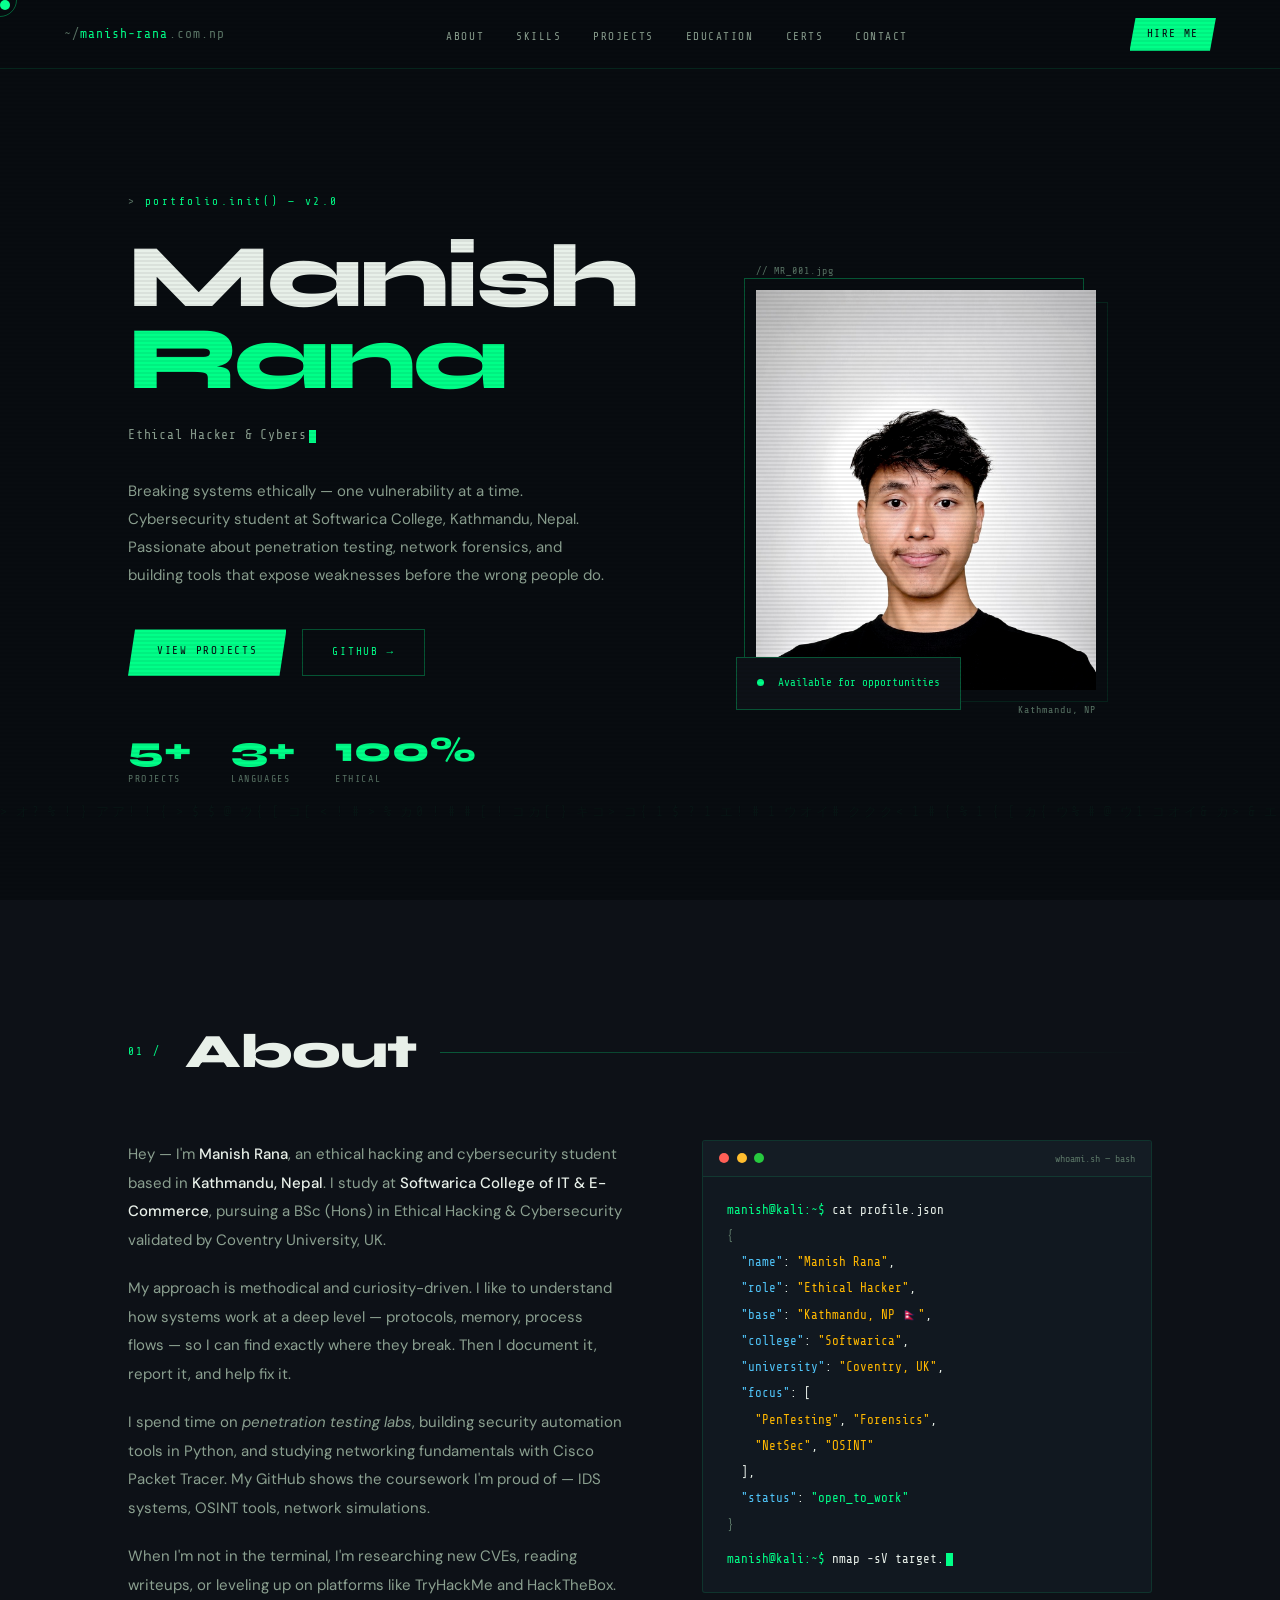
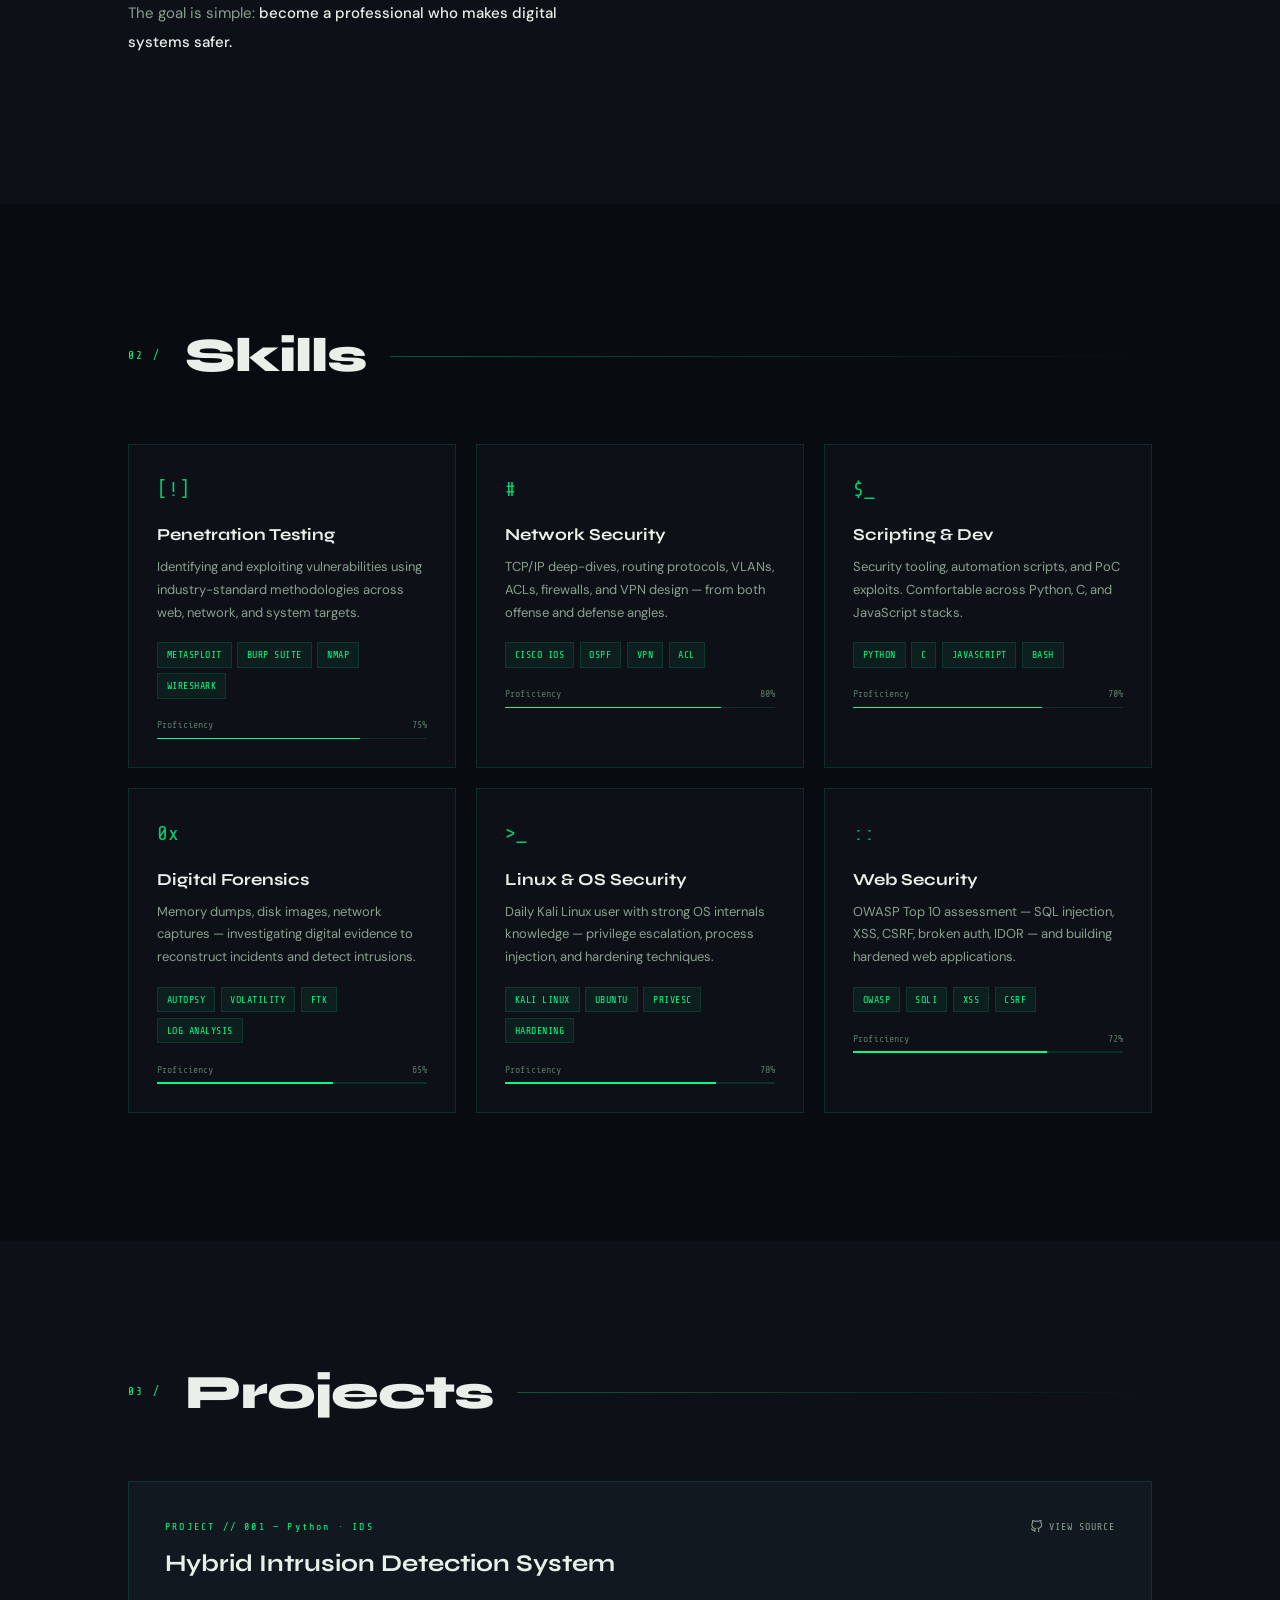
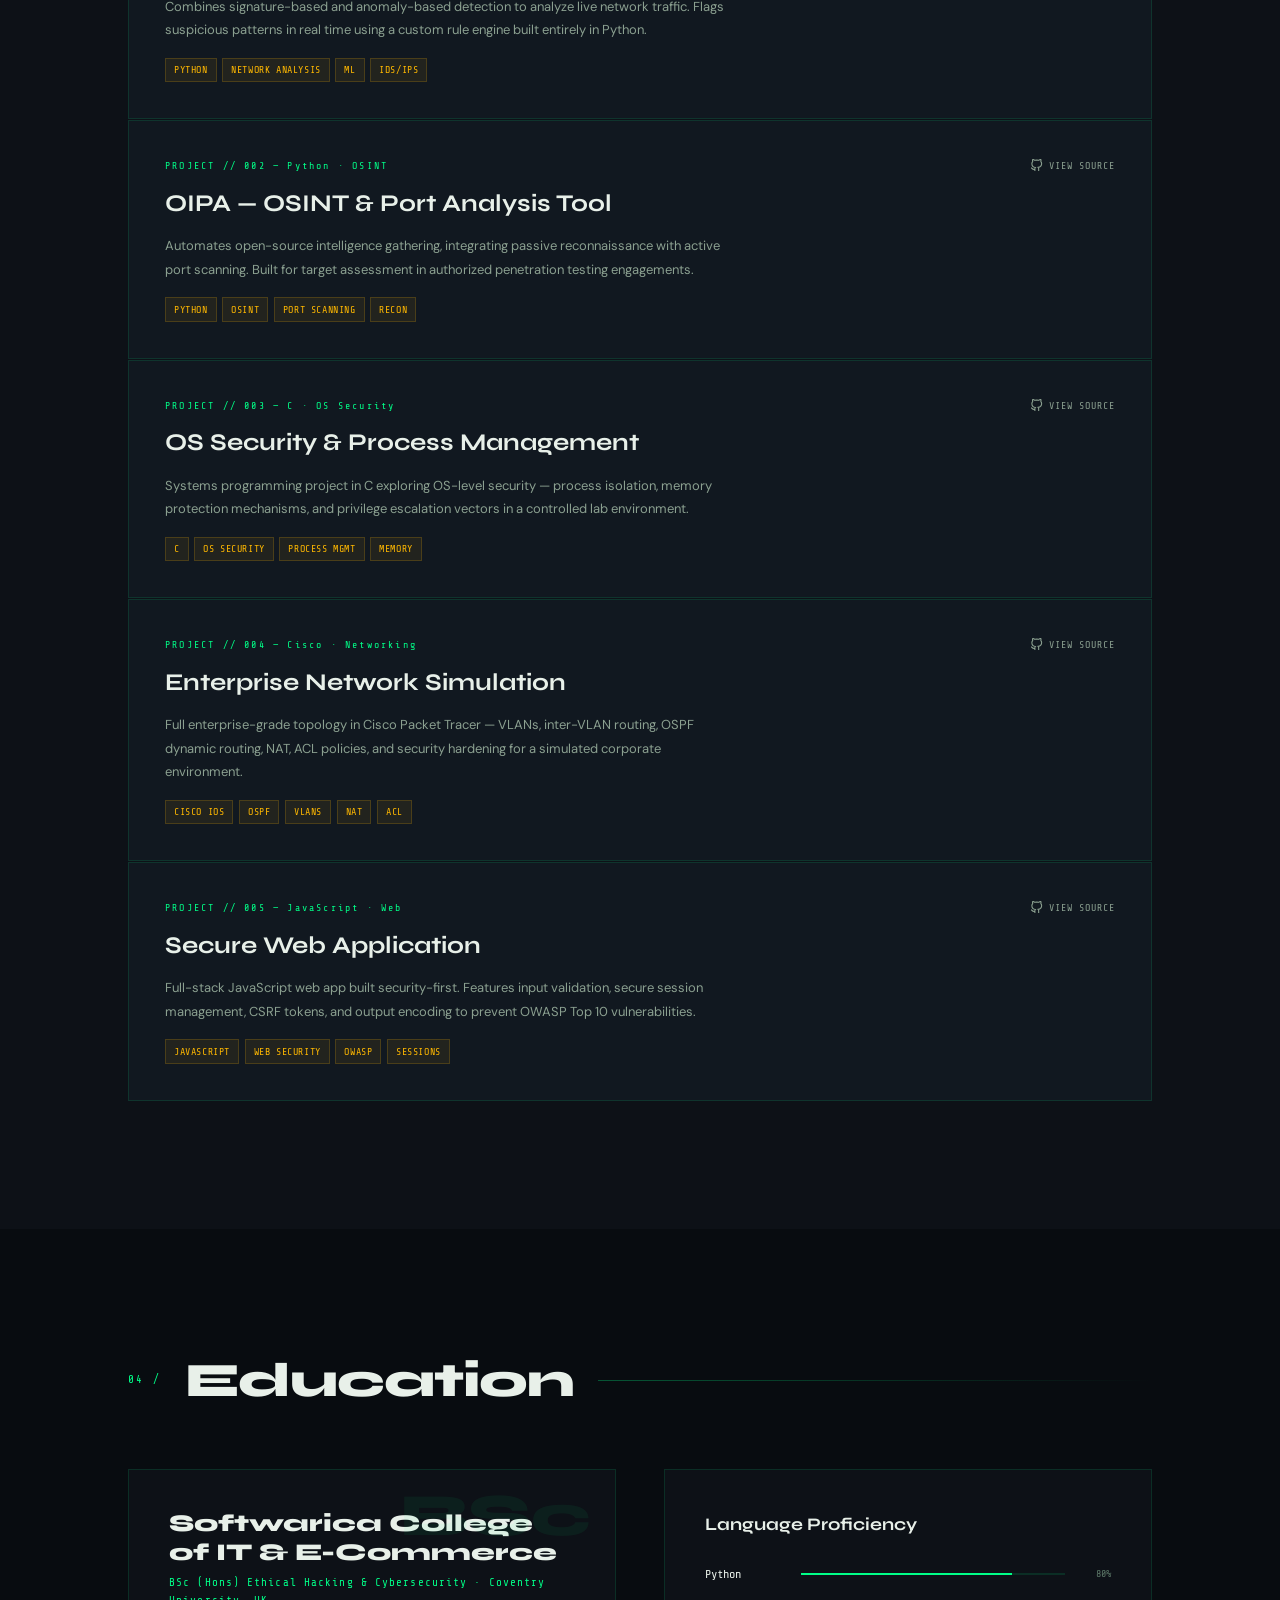
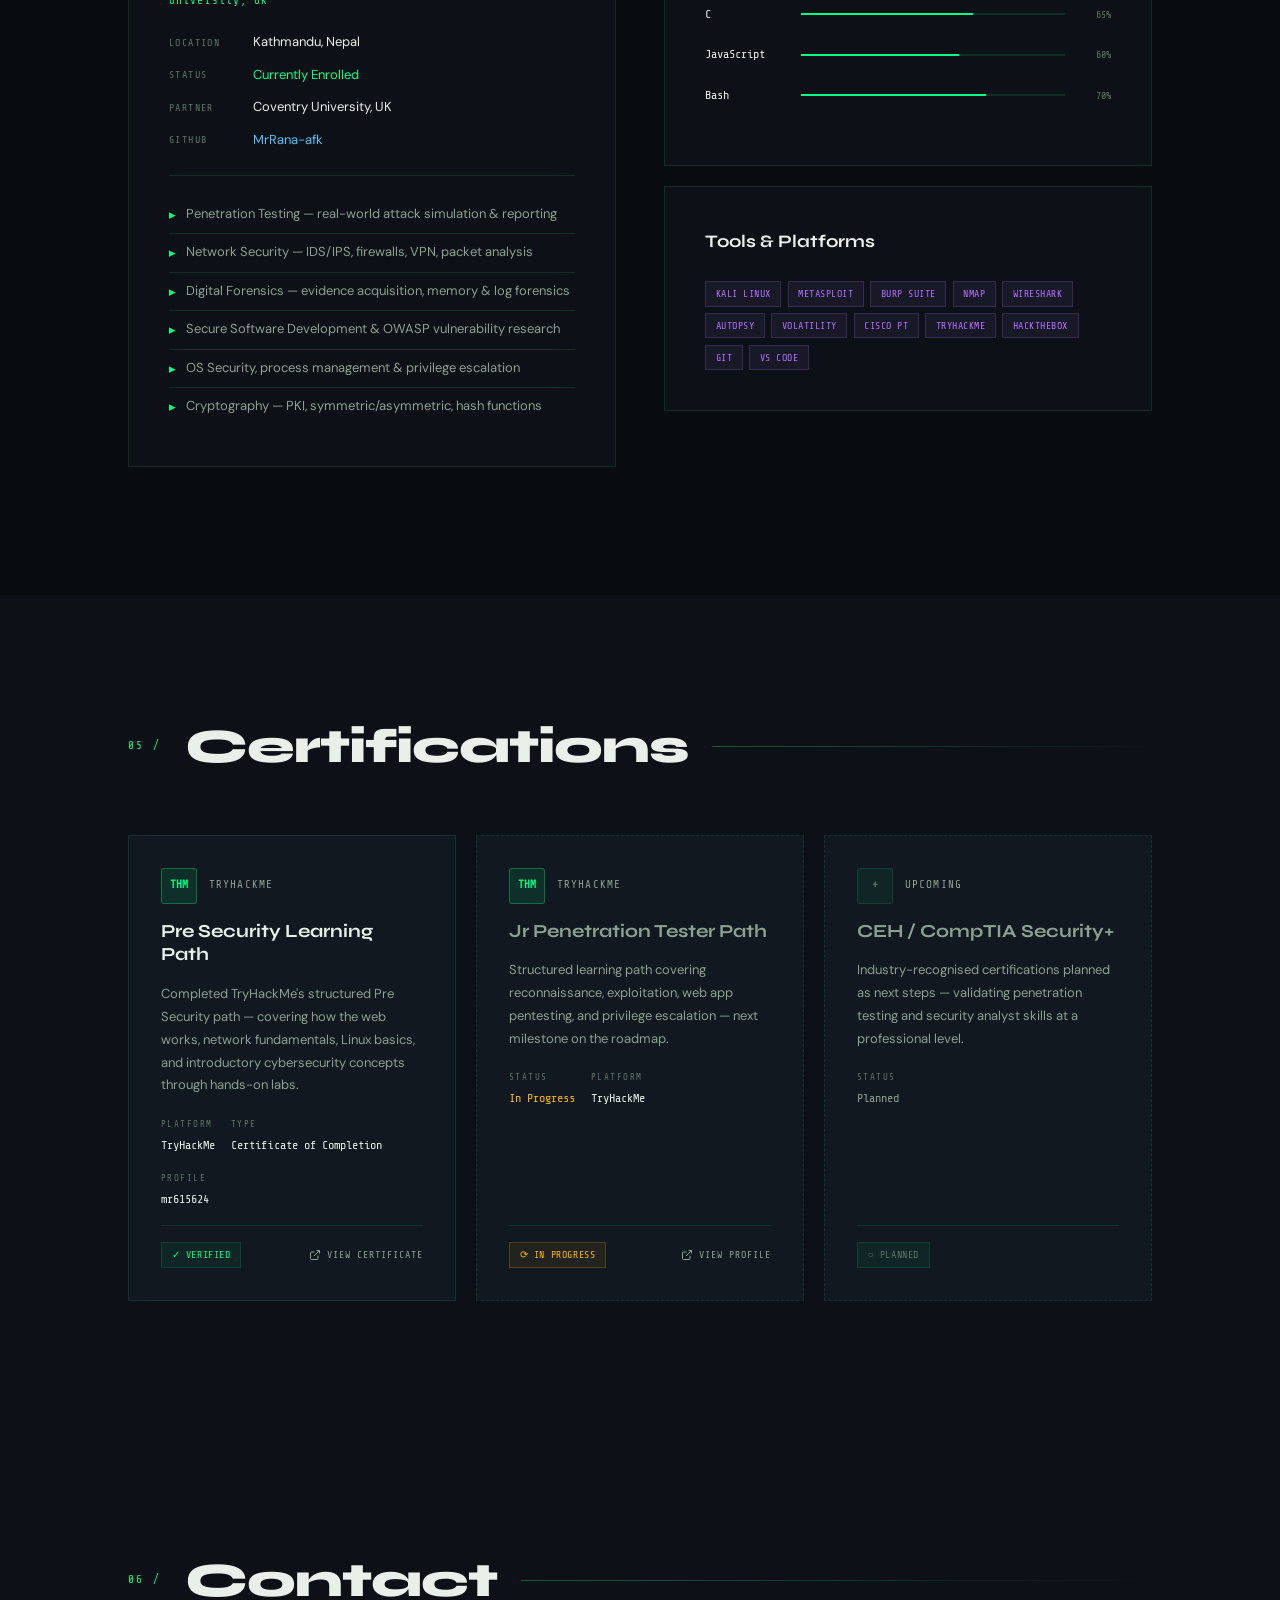
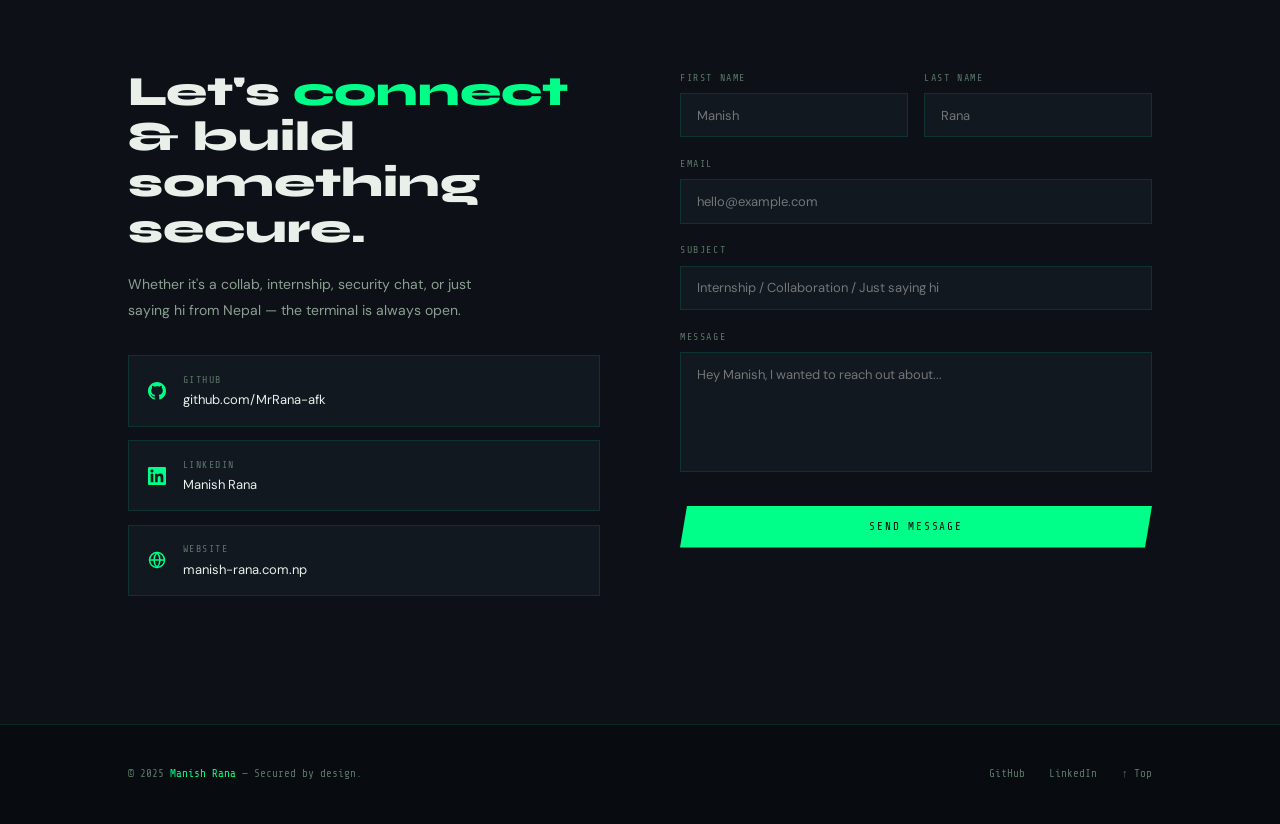
==== index.html @ 06bd820f "Add files via upload" ====
<!DOCTYPE html>
<html lang="en">
<head>
<meta charset="UTF-8">
<meta name="viewport" content="width=device-width, initial-scale=1.0">
<title>Manish Rana — Ethical Hacker & Cybersecurity Student</title>
<link rel="preconnect" href="https://fonts.googleapis.com">
<link href="https://fonts.googleapis.com/css2?family=Share+Tech+Mono&family=Syne:wght@400;700;800&family=DM+Sans:ital,wght@0,300;0,400;0,500;1,400&display=swap" rel="stylesheet">
<style>
:root {
  --bg:#080c10;--bg2:#0d1117;--bg3:#111820;--surface:#141c24;
  --border:rgba(0,255,136,.12);--border-b:rgba(0,255,136,.3);
  --green:#00ff88;--gdim:rgba(0,255,136,.06);--gmid:rgba(0,255,136,.14);
  --red:#ff3e5e;--amber:#ffb800;--blue:#4fc3f7;--purple:#b06fff;
  --text:#e8f0e9;--muted:#5a7566;--muted2:#8ba090;
  --mono:'Share Tech Mono',monospace;
  --sans:'DM Sans',sans-serif;
  --display:'Syne',sans-serif;
}
*,*::before,*::after{box-sizing:border-box;margin:0;padding:0}
html{scroll-behavior:smooth}
body{background:var(--bg);color:var(--text);font-family:var(--sans);font-size:16px;line-height:1.7;overflow-x:hidden;cursor:none}

/* CURSOR */
#cur{width:10px;height:10px;background:var(--green);border-radius:50%;position:fixed;top:0;left:0;pointer-events:none;z-index:9999;mix-blend-mode:screen;transition:transform .08s}
#cur-r{width:34px;height:34px;border:1px solid rgba(0,255,136,.35);border-radius:50%;position:fixed;top:0;left:0;pointer-events:none;z-index:9998;transition:transform .22s,width .18s,height .18s}

/* SCANLINES */
body::before{content:'';position:fixed;inset:0;background:repeating-linear-gradient(0deg,transparent,transparent 2px,rgba(0,0,0,.06) 2px,rgba(0,0,0,.06) 4px);pointer-events:none;z-index:9990}

/* MATRIX */
#mx{position:fixed;top:0;left:0;width:100%;height:100%;opacity:.035;z-index:0;pointer-events:none}

/* NAV */
nav{position:fixed;top:0;left:0;right:0;z-index:100;display:flex;align-items:center;justify-content:space-between;padding:1.1rem 5vw;background:rgba(8,12,16,.9);backdrop-filter:blur(14px);border-bottom:1px solid var(--border)}
.nav-logo{font-family:var(--mono);font-size:13px;color:var(--green);letter-spacing:.08em}
.nav-logo span{color:var(--muted)}
.nav-links{display:flex;gap:2rem;list-style:none}
.nav-links a{font-family:var(--mono);font-size:11px;color:var(--muted2);text-decoration:none;letter-spacing:.14em;text-transform:uppercase;transition:color .2s;padding:.25rem 0}
.nav-links a:hover,.nav-links a.active{color:var(--green)}
.nav-hire{font-family:var(--mono);font-size:11px;color:var(--bg);background:var(--green);padding:.45rem 1.1rem;letter-spacing:.12em;text-transform:uppercase;text-decoration:none;clip-path:polygon(6px 0%,100% 0%,calc(100% - 6px) 100%,0% 100%);transition:opacity .2s}
.nav-hire:hover{opacity:.85}

/* HERO */
#hero{min-height:100vh;display:grid;grid-template-columns:1fr 1fr;gap:4rem;align-items:center;padding:0 10vw;padding-top:80px;position:relative;z-index:1}
.hero-left{display:flex;flex-direction:column}
.hero-pre{font-family:var(--mono);font-size:11px;color:var(--green);letter-spacing:.22em;margin-bottom:1.5rem;opacity:0;animation:fadeUp .6s .2s forwards}
.hero-pre::before{content:'> ';color:var(--muted)}
.hero-name{font-family:var(--display);font-size:clamp(3rem,7vw,6.5rem);font-weight:800;line-height:.92;letter-spacing:-.03em;color:var(--text);opacity:0;animation:fadeUp .7s .4s forwards}
.hero-name em{font-style:normal;color:var(--green)}
.hero-role{margin-top:1.5rem;font-family:var(--mono);font-size:13px;color:var(--muted2);letter-spacing:.06em;min-height:22px;opacity:0;animation:fadeUp .7s .6s forwards}
.blink{display:inline-block;width:7px;height:13px;background:var(--green);margin-left:2px;animation:blink 1s infinite;vertical-align:middle}
.hero-desc{margin-top:2rem;max-width:480px;font-size:15px;color:var(--muted2);line-height:1.85;opacity:0;animation:fadeUp .7s .8s forwards}
.hero-cta{margin-top:2.5rem;display:flex;gap:1rem;flex-wrap:wrap;opacity:0;animation:fadeUp .7s 1s forwards}
.btn-p{font-family:var(--mono);font-size:11px;letter-spacing:.16em;text-transform:uppercase;color:var(--bg);background:var(--green);padding:.8rem 1.8rem;cursor:none;text-decoration:none;clip-path:polygon(7px 0%,100% 0%,calc(100% - 7px) 100%,0% 100%);transition:opacity .2s,transform .2s;display:inline-block}
.btn-p:hover{opacity:.85;transform:translateY(-2px)}
.btn-g{font-family:var(--mono);font-size:11px;letter-spacing:.16em;text-transform:uppercase;color:var(--green);background:transparent;border:1px solid var(--border-b);padding:.8rem 1.8rem;cursor:none;text-decoration:none;transition:background .2s,transform .2s;display:inline-block}
.btn-g:hover{background:var(--gmid);transform:translateY(-2px)}
.hero-stats{margin-top:3.5rem;display:flex;gap:2.5rem;opacity:0;animation:fadeUp .7s 1.2s forwards}
.h-stat-n{font-family:var(--display);font-size:2.2rem;font-weight:800;color:var(--green);line-height:1}
.h-stat-l{font-family:var(--mono);font-size:10px;color:var(--muted);letter-spacing:.16em;text-transform:uppercase;margin-top:.2rem}

/* HERO RIGHT — PHOTO */
.hero-right{display:flex;justify-content:center;align-items:center;opacity:0;animation:fadeUp .8s .5s forwards;position:relative}
.photo-frame{position:relative;width:340px;height:400px}
.photo-frame::before{content:'';position:absolute;top:-12px;left:-12px;right:12px;bottom:12px;border:1px solid var(--border-b);z-index:0}
.photo-frame::after{content:'';position:absolute;top:12px;left:12px;right:-12px;bottom:-12px;border:1px solid rgba(0,255,136,.1);z-index:0}
.photo-img{width:100%;height:100%;object-fit:cover;object-position:center top;position:relative;z-index:1;filter:grayscale(20%) contrast(1.05)}
.photo-badge{position:absolute;bottom:-20px;left:-20px;background:var(--bg2);border:1px solid var(--border-b);padding:1rem 1.25rem;z-index:2;font-family:var(--mono);font-size:11px}
.photo-badge-dot{display:inline-block;width:7px;height:7px;border-radius:50%;background:var(--green);margin-right:.5rem;animation:pulse 2s infinite}
.photo-badge-txt{color:var(--green)}
.photo-corner{position:absolute;font-family:var(--mono);font-size:10px;color:var(--muted);letter-spacing:.1em}
.pc-tl{top:-28px;left:0}
.pc-br{bottom:-28px;right:0;text-align:right}

/* SECTION COMMON */
section{position:relative;z-index:1}
.wrap{padding:8rem 10vw}
.sec-hd{display:flex;align-items:center;gap:1.5rem;margin-bottom:4rem}
.sec-n{font-family:var(--mono);font-size:11px;color:var(--green);letter-spacing:.2em}
.sec-t{font-family:var(--display);font-size:clamp(1.8rem,4vw,3rem);font-weight:800;letter-spacing:-.02em;color:var(--text);line-height:1}
.sec-line{flex:1;height:1px;background:linear-gradient(90deg,var(--border-b),transparent)}

/* ABOUT */
#about{background:var(--bg2)}
.about-grid{display:grid;grid-template-columns:1.1fr 1fr;gap:5rem;align-items:start}
.about-text p{color:var(--muted2);margin-bottom:1.25rem;font-size:15px;line-height:1.9}
.about-text p strong{color:var(--text);font-weight:500}
.about-text p em{font-style:italic;color:var(--muted2)}

/* TERMINAL */
.terminal{background:var(--bg3);border:1px solid var(--border);border-radius:3px;overflow:hidden}
.t-bar{background:var(--surface);padding:.55rem 1rem;display:flex;align-items:center;gap:.45rem;border-bottom:1px solid var(--border)}
.dot{width:10px;height:10px;border-radius:50%}
.dot.r{background:#ff5f56}.dot.y{background:#ffbd2e}.dot.g{background:#27c93f}
.t-title{font-family:var(--mono);font-size:10px;color:var(--muted);margin-left:auto}
.t-body{padding:1.25rem 1.5rem;font-family:var(--mono);font-size:12.5px;line-height:2.1}
.tp{color:var(--green)}.tc{color:var(--text)}.to{color:var(--muted)}.tv{color:var(--amber)}.tk{color:var(--blue)}

/* SKILLS */
#skills{background:var(--bg)}
.skills-grid{display:grid;grid-template-columns:repeat(auto-fit,minmax(270px,1fr));gap:1.25rem}
.sk-card{background:var(--bg2);border:1px solid var(--border);padding:1.75rem;position:relative;overflow:hidden;transition:border-color .3s,transform .3s}
.sk-card::before{content:'';position:absolute;top:0;left:0;right:0;height:2px;background:linear-gradient(90deg,var(--green),transparent);opacity:0;transition:opacity .3s}
.sk-card:hover{border-color:var(--border-b);transform:translateY(-4px)}
.sk-card:hover::before{opacity:1}
.sk-icon{font-family:var(--mono);font-size:20px;color:var(--green);margin-bottom:.9rem;opacity:.8}
.sk-name{font-family:var(--display);font-size:1.05rem;font-weight:700;color:var(--text);margin-bottom:.4rem}
.sk-desc{font-size:13px;color:var(--muted2);line-height:1.75}
.sk-tags{margin-top:1.1rem;display:flex;flex-wrap:wrap;gap:.35rem}
.tag{font-family:var(--mono);font-size:10px;color:var(--green);background:var(--gdim);border:1px solid var(--border);padding:.2rem .55rem;letter-spacing:.05em;text-transform:uppercase}
.sk-bw{margin-top:1.1rem}
.sk-bl{display:flex;justify-content:space-between;font-family:var(--mono);font-size:10px;color:var(--muted);margin-bottom:.3rem}
.sk-bar{height:1.5px;background:var(--border);position:relative}
.sk-bf{height:100%;background:var(--green);width:0%;transition:width 1.3s cubic-bezier(.4,0,.2,1)}

/* PROJECTS */
#projects{background:var(--bg2)}
.proj-list{display:flex;flex-direction:column;gap:1px}
.proj-item{background:var(--bg3);border:1px solid var(--border);padding:2.25rem;display:grid;grid-template-columns:1fr auto;gap:2rem;align-items:start;transition:background .25s,border-color .25s}
.proj-item:hover{background:var(--surface);border-color:var(--border-b)}
.pn{font-family:var(--mono);font-size:10px;color:var(--green);letter-spacing:.22em;margin-bottom:.6rem}
.pt{font-family:var(--display);font-size:clamp(1.1rem,2.5vw,1.5rem);font-weight:700;color:var(--text);margin-bottom:.6rem}
.pd{font-size:13px;color:var(--muted2);line-height:1.8;max-width:560px}
.ps{display:flex;flex-wrap:wrap;gap:.35rem;margin-top:1rem}
.ptag{font-family:var(--mono);font-size:10px;color:var(--amber);background:rgba(255,184,0,.07);border:1px solid rgba(255,184,0,.18);padding:.18rem .5rem;text-transform:uppercase;letter-spacing:.06em}
.pl{display:flex;flex-direction:column;gap:.5rem;align-items:flex-end}
.plink{font-family:var(--mono);font-size:10px;color:var(--muted2);text-decoration:none;display:flex;align-items:center;gap:.4rem;letter-spacing:.1em;text-transform:uppercase;transition:color .2s;white-space:nowrap}
.plink:hover{color:var(--green)}
.plink svg{width:13px;height:13px;flex-shrink:0}

/* EDUCATION */
#education{background:var(--bg)}
.edu-wrap{display:grid;grid-template-columns:1fr 1fr;gap:3rem;align-items:start}
.edu-card{background:var(--bg2);border:1px solid var(--border);padding:2.5rem;position:relative;overflow:hidden}
.edu-card::after{content:'BSc';position:absolute;right:1.5rem;top:1rem;font-family:var(--display);font-size:60px;font-weight:800;color:var(--gdim);line-height:1;pointer-events:none}
.edu-school{font-family:var(--display);font-size:1.5rem;font-weight:800;color:var(--text);margin-bottom:.4rem;line-height:1.2}
.edu-deg{font-family:var(--mono);font-size:11px;color:var(--green);letter-spacing:.1em;margin-bottom:1.25rem}
.edu-meta{display:flex;flex-direction:column;gap:.65rem;margin-bottom:1.5rem}
.em-row{display:flex;gap:.75rem;align-items:center}
.em-lbl{font-family:var(--mono);font-size:10px;color:var(--muted);letter-spacing:.14em;text-transform:uppercase;min-width:72px}
.em-val{font-size:13px;color:var(--text)}
.em-val.green{color:var(--green)}
.edu-hls{margin-top:1.25rem;border-top:1px solid var(--border);padding-top:1.25rem}
.edu-hl{display:flex;align-items:flex-start;gap:.65rem;padding:.45rem 0;font-size:13px;color:var(--muted2);border-bottom:1px solid var(--border)}
.edu-hl:last-child{border-bottom:none}
.edu-hl::before{content:'▸';color:var(--green);flex-shrink:0;margin-top:1px}
.edu-skills-card{background:var(--bg2);border:1px solid var(--border);padding:2.5rem}
.edu-skills-card h3{font-family:var(--display);font-size:1.1rem;font-weight:700;color:var(--text);margin-bottom:1.5rem}
.lang-item{display:flex;align-items:center;gap:1rem;margin-bottom:1.25rem}
.lang-name{font-family:var(--mono);font-size:12px;color:var(--text);min-width:80px}
.lang-bar-bg{flex:1;height:2px;background:var(--border)}
.lang-bar-fill{height:100%;background:var(--green);width:0%;transition:width 1.2s cubic-bezier(.4,0,.2,1)}
.lang-pct{font-family:var(--mono);font-size:10px;color:var(--muted);min-width:30px;text-align:right}
.tools-list{display:flex;flex-wrap:wrap;gap:.4rem;margin-top:1.5rem}
.tool-badge{font-family:var(--mono);font-size:10px;color:var(--purple);background:rgba(176,111,255,.07);border:1px solid rgba(176,111,255,.2);padding:.2rem .6rem;text-transform:uppercase;letter-spacing:.05em}

/* CONTACT */
#contact{background:var(--bg2)}
.contact-grid{display:grid;grid-template-columns:1fr 1fr;gap:5rem;align-items:start}
.contact-left h3{font-family:var(--display);font-size:clamp(1.6rem,3.5vw,2.6rem);font-weight:800;color:var(--text);line-height:1.1;margin-bottom:1.25rem}
.contact-left h3 span{color:var(--green)}
.contact-left p{font-size:14px;color:var(--muted2);line-height:1.85;margin-bottom:2rem;max-width:380px}
.c-links{display:flex;flex-direction:column;gap:.85rem}
.c-link{display:flex;align-items:center;gap:1rem;padding:.9rem 1.1rem;background:var(--bg3);border:1px solid var(--border);text-decoration:none;transition:border-color .2s,background .2s}
.c-link:hover{border-color:var(--border-b);background:var(--surface)}
.c-link-ic{color:var(--green);display:flex;align-items:center;justify-content:center;width:20px;flex-shrink:0}
.c-link-lbl{font-family:var(--mono);font-size:10px;color:var(--muted);letter-spacing:.15em;text-transform:uppercase}
.c-link-val{font-size:13px;color:var(--text);margin-top:.08rem}

/* FORM */
.cf-group{margin-bottom:1.1rem}
.cf-group label{display:block;font-family:var(--mono);font-size:10px;color:var(--muted);letter-spacing:.16em;text-transform:uppercase;margin-bottom:.45rem}
.cf-group input,.cf-group textarea{width:100%;background:var(--bg3);border:1px solid var(--border);color:var(--text);padding:.8rem 1rem;font-family:var(--sans);font-size:13px;outline:none;transition:border-color .2s;resize:none}
.cf-group input:focus,.cf-group textarea:focus{border-color:var(--border-b)}
.cf-group textarea{height:120px}
.cf-row{display:grid;grid-template-columns:1fr 1fr;gap:1rem}
.cf-submit{width:100%;font-family:var(--mono);font-size:11px;letter-spacing:.16em;text-transform:uppercase;color:var(--bg);background:var(--green);border:none;padding:.9rem;cursor:none;clip-path:polygon(7px 0%,100% 0%,calc(100% - 7px) 100%,0% 100%);transition:opacity .2s;margin-top:.5rem}
.cf-submit:hover{opacity:.85}

/* FOOTER */
footer{padding:2.5rem 10vw;border-top:1px solid var(--border);display:flex;justify-content:space-between;align-items:center;flex-wrap:wrap;gap:1rem;background:var(--bg);position:relative;z-index:1}
.f-copy{font-family:var(--mono);font-size:11px;color:var(--muted)}
.f-copy span{color:var(--green)}
.f-links{display:flex;gap:1.5rem}
.f-links a{font-family:var(--mono);font-size:11px;color:var(--muted);text-decoration:none;transition:color .2s}
.f-links a:hover{color:var(--green)}

/* ANIMATIONS */
@keyframes fadeUp{from{opacity:0;transform:translateY(22px)}to{opacity:1;transform:translateY(0)}}
@keyframes blink{0%,100%{opacity:1}50%{opacity:0}}
@keyframes pulse{0%,100%{opacity:1;transform:scale(1)}50%{opacity:.5;transform:scale(.85)}}

.reveal{opacity:0;transform:translateY(28px);transition:opacity .7s,transform .7s}
.reveal.visible{opacity:1;transform:translateY(0)}

/* GLITCH on name hover */
.hero-name:hover em{animation:glitch .4s}
@keyframes glitch{
  0%{text-shadow:none}
  20%{text-shadow:-2px 0 var(--red),2px 0 var(--blue)}
  40%{text-shadow:2px 0 var(--red),-2px 0 var(--blue)}
  60%{text-shadow:-1px 0 var(--purple)}
  80%{text-shadow:1px 0 var(--green)}
  100%{text-shadow:none}
}


/* CERTIFICATIONS */
#certifications{background:var(--bg2)}
.cert-grid{display:grid;grid-template-columns:repeat(auto-fit,minmax(300px,1fr));gap:1.25rem}
.cert-card{background:var(--bg3);border:1px solid var(--border);padding:2rem;position:relative;overflow:hidden;transition:border-color .3s,transform .3s;display:flex;flex-direction:column;gap:1rem}
.cert-card:hover{border-color:var(--border-b);transform:translateY(-4px)}
.cert-card::before{content:'';position:absolute;top:0;left:0;right:0;height:2px;background:linear-gradient(90deg,var(--green),transparent);opacity:0;transition:opacity .3s}
.cert-card:hover::before{opacity:1}
.cert-issuer-row{display:flex;align-items:center;gap:.75rem}
.cert-logo{width:36px;height:36px;border-radius:3px;display:flex;align-items:center;justify-content:center;font-family:var(--mono);font-size:11px;font-weight:700;flex-shrink:0}
.cert-logo.thm{background:rgba(0,255,136,.1);border:1px solid var(--border-b);color:var(--green)}
.cert-issuer{font-family:var(--mono);font-size:11px;color:var(--muted2);letter-spacing:.1em;text-transform:uppercase}
.cert-name{font-family:var(--display);font-size:1.15rem;font-weight:700;color:var(--text);line-height:1.3}
.cert-desc{font-size:13px;color:var(--muted2);line-height:1.75}
.cert-meta{display:flex;gap:1rem;flex-wrap:wrap;margin-top:.25rem}
.cert-meta-item{display:flex;flex-direction:column;gap:.15rem}
.cert-meta-lbl{font-family:var(--mono);font-size:9px;color:var(--muted);letter-spacing:.16em;text-transform:uppercase}
.cert-meta-val{font-family:var(--mono);font-size:12px;color:var(--text)}
.cert-footer{display:flex;align-items:center;justify-content:space-between;margin-top:auto;padding-top:1rem;border-top:1px solid var(--border)}
.cert-badge{font-family:var(--mono);font-size:10px;color:var(--green);background:var(--gdim);border:1px solid var(--border);padding:.2rem .6rem;letter-spacing:.06em;text-transform:uppercase}
.cert-link{font-family:var(--mono);font-size:10px;color:var(--muted2);text-decoration:none;display:flex;align-items:center;gap:.35rem;letter-spacing:.1em;text-transform:uppercase;transition:color .2s}
.cert-link:hover{color:var(--green)}
.cert-link svg{width:12px;height:12px}
.cert-coming{border-style:dashed;opacity:.55}
.cert-coming:hover{opacity:.8;transform:translateY(-2px)}
.cert-coming .cert-name{color:var(--muted2)}

/* MOBILE */
@media(max-width:900px){
  #hero{grid-template-columns:1fr;padding-top:100px}
  .hero-right{order:-1;margin-bottom:1rem}
  .photo-frame{width:220px;height:260px}
  .about-grid,.edu-wrap,.contact-grid{grid-template-columns:1fr;gap:2.5rem}
  .proj-item{grid-template-columns:1fr}
  .pl{flex-direction:row;align-items:flex-start}
  .nav-links{display:none}
  .cf-row{grid-template-columns:1fr}
}
</style>
</head>
<body>

<div id="cur"></div>
<div id="cur-r"></div>
<canvas id="mx"></canvas>

<!-- NAV -->
<nav>
  <div class="nav-logo"><span>~/</span>manish-rana<span>.com.np</span></div>
  <ul class="nav-links">
    <li><a href="#about">About</a></li>
    <li><a href="#skills">Skills</a></li>
    <li><a href="#projects">Projects</a></li>
    <li><a href="#education">Education</a></li>
    <li><a href="#certifications">Certs</a></li><li><a href="#contact">Contact</a></li>
  </ul>
  <a href="#contact" class="nav-hire">Hire Me</a>
</nav>

<!-- HERO -->
<section id="hero">
  <div class="hero-left">
    <p class="hero-pre">portfolio.init() — v2.0</p>
    <h1 class="hero-name">Manish<br><em>Rana</em></h1>
    <p class="hero-role" id="role-txt"><span class="blink"></span></p>
    <p class="hero-desc">Breaking systems ethically — one vulnerability at a time. Cybersecurity student at Softwarica College, Kathmandu, Nepal. Passionate about penetration testing, network forensics, and building tools that expose weaknesses before the wrong people do.</p>
    <div class="hero-cta">
      <a href="#projects" class="btn-p">View Projects</a>
      <a href="https://github.com/MrRana-afk" target="_blank" class="btn-g">GitHub →</a>
    </div>
    <div class="hero-stats">
      <div><div class="h-stat-n">5+</div><div class="h-stat-l">Projects</div></div>
      <div><div class="h-stat-n">3+</div><div class="h-stat-l">Languages</div></div>
      <div><div class="h-stat-n">100%</div><div class="h-stat-l">Ethical</div></div>
    </div>
  </div>
  <div class="hero-right">
    <div class="photo-frame">
      <span class="photo-corner pc-tl">// MR_001.jpg</span>
      <img class="photo-img" src="[data-uri]" alt="Manish Rana">
      <div class="photo-badge">
        <span class="photo-badge-dot"></span>
        <span class="photo-badge-txt">Available for opportunities</span>
      </div>
      <span class="photo-corner pc-br">Kathmandu, NP</span>
    </div>
  </div>
</section>

<!-- ABOUT -->
<section id="about">
  <div class="wrap">
    <div class="sec-hd reveal">
      <span class="sec-n">01 /</span>
      <h2 class="sec-t">About</h2>
      <div class="sec-line"></div>
    </div>
    <div class="about-grid">
      <div class="about-text reveal">
        <p>Hey — I'm <strong>Manish Rana</strong>, an ethical hacking and cybersecurity student based in <strong>Kathmandu, Nepal</strong>. I study at <strong>Softwarica College of IT & E-Commerce</strong>, pursuing a BSc (Hons) in Ethical Hacking & Cybersecurity validated by Coventry University, UK.</p>
        <p>My approach is methodical and curiosity-driven. I like to understand how systems work at a deep level — protocols, memory, process flows — so I can find exactly where they break. Then I document it, report it, and help fix it.</p>
        <p>I spend time on <em>penetration testing labs</em>, building security automation tools in Python, and studying networking fundamentals with Cisco Packet Tracer. My GitHub shows the coursework I'm proud of — IDS systems, OSINT tools, network simulations.</p>
        <p>When I'm not in the terminal, I'm researching new CVEs, reading writeups, or leveling up on platforms like TryHackMe and HackTheBox. The goal is simple: <strong>become a professional who makes digital systems safer.</strong></p>
      </div>
      <div class="reveal">
        <div class="terminal">
          <div class="t-bar">
            <div class="dot r"></div><div class="dot y"></div><div class="dot g"></div>
            <span class="t-title">whoami.sh — bash</span>
          </div>
          <div class="t-body">
            <div><span class="tp">manish@kali:~$</span> <span class="tc">cat profile.json</span></div>
            <div class="to">{</div>
            <div>&nbsp;&nbsp;<span class="tk">"name"</span>: <span class="tv">"Manish Rana"</span>,</div>
            <div>&nbsp;&nbsp;<span class="tk">"role"</span>: <span class="tv">"Ethical Hacker"</span>,</div>
            <div>&nbsp;&nbsp;<span class="tk">"base"</span>: <span class="tv">"Kathmandu, NP 🇳🇵"</span>,</div>
            <div>&nbsp;&nbsp;<span class="tk">"college"</span>: <span class="tv">"Softwarica"</span>,</div>
            <div>&nbsp;&nbsp;<span class="tk">"university"</span>: <span class="tv">"Coventry, UK"</span>,</div>
            <div>&nbsp;&nbsp;<span class="tk">"focus"</span>: [</div>
            <div>&nbsp;&nbsp;&nbsp;&nbsp;<span class="tv">"PenTesting"</span>, <span class="tv">"Forensics"</span>,</div>
            <div>&nbsp;&nbsp;&nbsp;&nbsp;<span class="tv">"NetSec"</span>, <span class="tv">"OSINT"</span></div>
            <div>&nbsp;&nbsp;],</div>
            <div>&nbsp;&nbsp;<span class="tk">"status"</span>: <span style="color:var(--green)">"open_to_work"</span></div>
            <div class="to">}</div>
            <div style="margin-top:.5rem"><span class="tp">manish@kali:~$</span> <span class="tc" id="typing-cmd"></span><span class="blink"></span></div>
          </div>
        </div>
      </div>
    </div>
  </div>
</section>

<!-- SKILLS -->
<section id="skills">
  <div class="wrap">
    <div class="sec-hd reveal">
      <span class="sec-n">02 /</span>
      <h2 class="sec-t">Skills</h2>
      <div class="sec-line"></div>
    </div>
    <div class="skills-grid">
      <div class="sk-card reveal">
        <div class="sk-icon">[!]</div>
        <div class="sk-name">Penetration Testing</div>
        <div class="sk-desc">Identifying and exploiting vulnerabilities using industry-standard methodologies across web, network, and system targets.</div>
        <div class="sk-tags"><span class="tag">Metasploit</span><span class="tag">Burp Suite</span><span class="tag">Nmap</span><span class="tag">Wireshark</span></div>
        <div class="sk-bw"><div class="sk-bl"><span>Proficiency</span><span>75%</span></div><div class="sk-bar"><div class="sk-bf" data-w="75"></div></div></div>
      </div>
      <div class="sk-card reveal">
        <div class="sk-icon">#</div>
        <div class="sk-name">Network Security</div>
        <div class="sk-desc">TCP/IP deep-dives, routing protocols, VLANs, ACLs, firewalls, and VPN design — from both offense and defense angles.</div>
        <div class="sk-tags"><span class="tag">Cisco IOS</span><span class="tag">OSPF</span><span class="tag">VPN</span><span class="tag">ACL</span></div>
        <div class="sk-bw"><div class="sk-bl"><span>Proficiency</span><span>80%</span></div><div class="sk-bar"><div class="sk-bf" data-w="80"></div></div></div>
      </div>
      <div class="sk-card reveal">
        <div class="sk-icon">$_</div>
        <div class="sk-name">Scripting & Dev</div>
        <div class="sk-desc">Security tooling, automation scripts, and PoC exploits. Comfortable across Python, C, and JavaScript stacks.</div>
        <div class="sk-tags"><span class="tag">Python</span><span class="tag">C</span><span class="tag">JavaScript</span><span class="tag">Bash</span></div>
        <div class="sk-bw"><div class="sk-bl"><span>Proficiency</span><span>70%</span></div><div class="sk-bar"><div class="sk-bf" data-w="70"></div></div></div>
      </div>
      <div class="sk-card reveal">
        <div class="sk-icon">0x</div>
        <div class="sk-name">Digital Forensics</div>
        <div class="sk-desc">Memory dumps, disk images, network captures — investigating digital evidence to reconstruct incidents and detect intrusions.</div>
        <div class="sk-tags"><span class="tag">Autopsy</span><span class="tag">Volatility</span><span class="tag">FTK</span><span class="tag">Log Analysis</span></div>
        <div class="sk-bw"><div class="sk-bl"><span>Proficiency</span><span>65%</span></div><div class="sk-bar"><div class="sk-bf" data-w="65"></div></div></div>
      </div>
      <div class="sk-card reveal">
        <div class="sk-icon">&gt;_</div>
        <div class="sk-name">Linux & OS Security</div>
        <div class="sk-desc">Daily Kali Linux user with strong OS internals knowledge — privilege escalation, process injection, and hardening techniques.</div>
        <div class="sk-tags"><span class="tag">Kali Linux</span><span class="tag">Ubuntu</span><span class="tag">PrivEsc</span><span class="tag">Hardening</span></div>
        <div class="sk-bw"><div class="sk-bl"><span>Proficiency</span><span>78%</span></div><div class="sk-bar"><div class="sk-bf" data-w="78"></div></div></div>
      </div>
      <div class="sk-card reveal">
        <div class="sk-icon">::</div>
        <div class="sk-name">Web Security</div>
        <div class="sk-desc">OWASP Top 10 assessment — SQL injection, XSS, CSRF, broken auth, IDOR — and building hardened web applications.</div>
        <div class="sk-tags"><span class="tag">OWASP</span><span class="tag">SQLi</span><span class="tag">XSS</span><span class="tag">CSRF</span></div>
        <div class="sk-bw"><div class="sk-bl"><span>Proficiency</span><span>72%</span></div><div class="sk-bar"><div class="sk-bf" data-w="72"></div></div></div>
      </div>
    </div>
  </div>
</section>

<!-- PROJECTS -->
<section id="projects">
  <div class="wrap">
    <div class="sec-hd reveal">
      <span class="sec-n">03 /</span>
      <h2 class="sec-t">Projects</h2>
      <div class="sec-line"></div>
    </div>
    <div class="proj-list">

      <div class="proj-item reveal">
        <div>
          <div class="pn">PROJECT // 001 — Python · IDS</div>
          <div class="pt">Hybrid Intrusion Detection System</div>
          <div class="pd">Combines signature-based and anomaly-based detection to analyze live network traffic. Flags suspicious patterns in real time using a custom rule engine built entirely in Python.</div>
          <div class="ps"><span class="ptag">Python</span><span class="ptag">Network Analysis</span><span class="ptag">ML</span><span class="ptag">IDS/IPS</span></div>
        </div>
        <div class="pl">
          <a href="https://github.com/MrRana-afk/Programming-CW2-Hybrid-IDS" target="_blank" class="plink">
            <svg viewBox="0 0 24 24" fill="none" stroke="currentColor" stroke-width="2"><path d="M9 19c-5 1.5-5-2.5-7-3m14 6v-3.87a3.37 3.37 0 0 0-.94-2.61c3.14-.35 6.44-1.54 6.44-7A5.44 5.44 0 0 0 20 4.77 5.07 5.07 0 0 0 19.91 1S18.73.65 16 2.48a13.38 13.38 0 0 0-7 0C6.27.65 5.09 1 5.09 1A5.07 5.07 0 0 0 5 4.77a5.44 5.44 0 0 0-1.5 3.78c0 5.42 3.3 6.61 6.44 7A3.37 3.37 0 0 0 9 18.13V22"/></svg>
            View Source
          </a>
        </div>
      </div>

      <div class="proj-item reveal">
        <div>
          <div class="pn">PROJECT // 002 — Python · OSINT</div>
          <div class="pt">OIPA — OSINT & Port Analysis Tool</div>
          <div class="pd">Automates open-source intelligence gathering, integrating passive reconnaissance with active port scanning. Built for target assessment in authorized penetration testing engagements.</div>
          <div class="ps"><span class="ptag">Python</span><span class="ptag">OSINT</span><span class="ptag">Port Scanning</span><span class="ptag">Recon</span></div>
        </div>
        <div class="pl">
          <a href="https://github.com/MrRana-afk/Programming-CW1-OIPA" target="_blank" class="plink">
            <svg viewBox="0 0 24 24" fill="none" stroke="currentColor" stroke-width="2"><path d="M9 19c-5 1.5-5-2.5-7-3m14 6v-3.87a3.37 3.37 0 0 0-.94-2.61c3.14-.35 6.44-1.54 6.44-7A5.44 5.44 0 0 0 20 4.77 5.07 5.07 0 0 0 19.91 1S18.73.65 16 2.48a13.38 13.38 0 0 0-7 0C6.27.65 5.09 1 5.09 1A5.07 5.07 0 0 0 5 4.77a5.44 5.44 0 0 0-1.5 3.78c0 5.42 3.3 6.61 6.44 7A3.37 3.37 0 0 0 9 18.13V22"/></svg>
            View Source
          </a>
        </div>
      </div>

      <div class="proj-item reveal">
        <div>
          <div class="pn">PROJECT // 003 — C · OS Security</div>
          <div class="pt">OS Security & Process Management</div>
          <div class="pd">Systems programming project in C exploring OS-level security — process isolation, memory protection mechanisms, and privilege escalation vectors in a controlled lab environment.</div>
          <div class="ps"><span class="ptag">C</span><span class="ptag">OS Security</span><span class="ptag">Process Mgmt</span><span class="ptag">Memory</span></div>
        </div>
        <div class="pl">
          <a href="https://github.com/MrRana-afk/OsCoursework1" target="_blank" class="plink">
            <svg viewBox="0 0 24 24" fill="none" stroke="currentColor" stroke-width="2"><path d="M9 19c-5 1.5-5-2.5-7-3m14 6v-3.87a3.37 3.37 0 0 0-.94-2.61c3.14-.35 6.44-1.54 6.44-7A5.44 5.44 0 0 0 20 4.77 5.07 5.07 0 0 0 19.91 1S18.73.65 16 2.48a13.38 13.38 0 0 0-7 0C6.27.65 5.09 1 5.09 1A5.07 5.07 0 0 0 5 4.77a5.44 5.44 0 0 0-1.5 3.78c0 5.42 3.3 6.61 6.44 7A3.37 3.37 0 0 0 9 18.13V22"/></svg>
            View Source
          </a>
        </div>
      </div>

      <div class="proj-item reveal">
        <div>
          <div class="pn">PROJECT // 004 — Cisco · Networking</div>
          <div class="pt">Enterprise Network Simulation</div>
          <div class="pd">Full enterprise-grade topology in Cisco Packet Tracer — VLANs, inter-VLAN routing, OSPF dynamic routing, NAT, ACL policies, and security hardening for a simulated corporate environment.</div>
          <div class="ps"><span class="ptag">Cisco IOS</span><span class="ptag">OSPF</span><span class="ptag">VLANs</span><span class="ptag">NAT</span><span class="ptag">ACL</span></div>
        </div>
        <div class="pl">
          <a href="https://github.com/MrRana-afk/Cisco-Packet-Tracer-Networking-CW1" target="_blank" class="plink">
            <svg viewBox="0 0 24 24" fill="none" stroke="currentColor" stroke-width="2"><path d="M9 19c-5 1.5-5-2.5-7-3m14 6v-3.87a3.37 3.37 0 0 0-.94-2.61c3.14-.35 6.44-1.54 6.44-7A5.44 5.44 0 0 0 20 4.77 5.07 5.07 0 0 0 19.91 1S18.73.65 16 2.48a13.38 13.38 0 0 0-7 0C6.27.65 5.09 1 5.09 1A5.07 5.07 0 0 0 5 4.77a5.44 5.44 0 0 0-1.5 3.78c0 5.42 3.3 6.61 6.44 7A3.37 3.37 0 0 0 9 18.13V22"/></svg>
            View Source
          </a>
        </div>
      </div>

      <div class="proj-item reveal">
        <div>
          <div class="pn">PROJECT // 005 — JavaScript · Web</div>
          <div class="pt">Secure Web Application</div>
          <div class="pd">Full-stack JavaScript web app built security-first. Features input validation, secure session management, CSRF tokens, and output encoding to prevent OWASP Top 10 vulnerabilities.</div>
          <div class="ps"><span class="ptag">JavaScript</span><span class="ptag">Web Security</span><span class="ptag">OWASP</span><span class="ptag">Sessions</span></div>
        </div>
        <div class="pl">
          <a href="https://github.com/MrRana-afk/webcw1project" target="_blank" class="plink">
            <svg viewBox="0 0 24 24" fill="none" stroke="currentColor" stroke-width="2"><path d="M9 19c-5 1.5-5-2.5-7-3m14 6v-3.87a3.37 3.37 0 0 0-.94-2.61c3.14-.35 6.44-1.54 6.44-7A5.44 5.44 0 0 0 20 4.77 5.07 5.07 0 0 0 19.91 1S18.73.65 16 2.48a13.38 13.38 0 0 0-7 0C6.27.65 5.09 1 5.09 1A5.07 5.07 0 0 0 5 4.77a5.44 5.44 0 0 0-1.5 3.78c0 5.42 3.3 6.61 6.44 7A3.37 3.37 0 0 0 9 18.13V22"/></svg>
            View Source
          </a>
        </div>
      </div>

    </div>
  </div>
</section>

<!-- EDUCATION -->
<section id="education">
  <div class="wrap">
    <div class="sec-hd reveal">
      <span class="sec-n">04 /</span>
      <h2 class="sec-t">Education</h2>
      <div class="sec-line"></div>
    </div>
    <div class="edu-wrap">
      <div class="edu-card reveal">
        <div class="edu-school">Softwarica College of IT & E-Commerce</div>
        <div class="edu-deg">BSc (Hons) Ethical Hacking & Cybersecurity · Coventry University, UK</div>
        <div class="edu-meta">
          <div class="em-row"><span class="em-lbl">Location</span><span class="em-val">Kathmandu, Nepal</span></div>
          <div class="em-row"><span class="em-lbl">Status</span><span class="em-val green">Currently Enrolled</span></div>
          <div class="em-row"><span class="em-lbl">Partner</span><span class="em-val">Coventry University, UK</span></div>
          <div class="em-row"><span class="em-lbl">GitHub</span><a href="https://github.com/MrRana-afk" target="_blank" style="color:var(--blue);font-size:13px;text-decoration:none">MrRana-afk</a></div>
        </div>
        <div class="edu-hls">
          <div class="edu-hl">Penetration Testing — real-world attack simulation & reporting</div>
          <div class="edu-hl">Network Security — IDS/IPS, firewalls, VPN, packet analysis</div>
          <div class="edu-hl">Digital Forensics — evidence acquisition, memory & log forensics</div>
          <div class="edu-hl">Secure Software Development & OWASP vulnerability research</div>
          <div class="edu-hl">OS Security, process management & privilege escalation</div>
          <div class="edu-hl">Cryptography — PKI, symmetric/asymmetric, hash functions</div>
        </div>
      </div>
      <div class="reveal">
        <div class="edu-skills-card" style="margin-bottom:1.25rem">
          <h3>Language Proficiency</h3>
          <div class="lang-item">
            <span class="lang-name">Python</span>
            <div class="lang-bar-bg"><div class="lang-bar-fill" data-w="80"></div></div>
            <span class="lang-pct">80%</span>
          </div>
          <div class="lang-item">
            <span class="lang-name">C</span>
            <div class="lang-bar-bg"><div class="lang-bar-fill" data-w="65"></div></div>
            <span class="lang-pct">65%</span>
          </div>
          <div class="lang-item">
            <span class="lang-name">JavaScript</span>
            <div class="lang-bar-bg"><div class="lang-bar-fill" data-w="60"></div></div>
            <span class="lang-pct">60%</span>
          </div>
          <div class="lang-item">
            <span class="lang-name">Bash</span>
            <div class="lang-bar-bg"><div class="lang-bar-fill" data-w="70"></div></div>
            <span class="lang-pct">70%</span>
          </div>
        </div>
        <div class="edu-skills-card">
          <h3>Tools & Platforms</h3>
          <div class="tools-list">
            <span class="tool-badge">Kali Linux</span>
            <span class="tool-badge">Metasploit</span>
            <span class="tool-badge">Burp Suite</span>
            <span class="tool-badge">Nmap</span>
            <span class="tool-badge">Wireshark</span>
            <span class="tool-badge">Autopsy</span>
            <span class="tool-badge">Volatility</span>
            <span class="tool-badge">Cisco PT</span>
            <span class="tool-badge">TryHackMe</span>
            <span class="tool-badge">HackTheBox</span>
            <span class="tool-badge">Git</span>
            <span class="tool-badge">VS Code</span>
          </div>
        </div>
      </div>
    </div>
  </div>
</section>

<!-- CERTIFICATIONS -->
<section id="certifications">
  <div class="wrap">
    <div class="sec-hd reveal">
      <span class="sec-n">05 /</span>
      <h2 class="sec-t">Certifications</h2>
      <div class="sec-line"></div>
    </div>
    <div class="cert-grid">

      <!-- TryHackMe Certificate -->
      <div class="cert-card reveal">
        <div class="cert-issuer-row">
          <div class="cert-logo thm">THM</div>
          <span class="cert-issuer">TryHackMe</span>
        </div>
        <div class="cert-name">Pre Security Learning Path</div>
        <div class="cert-desc">Completed TryHackMe's structured Pre Security path — covering how the web works, network fundamentals, Linux basics, and introductory cybersecurity concepts through hands-on labs.</div>
        <div class="cert-meta">
          <div class="cert-meta-item">
            <span class="cert-meta-lbl">Platform</span>
            <span class="cert-meta-val">TryHackMe</span>
          </div>
          <div class="cert-meta-item">
            <span class="cert-meta-lbl">Type</span>
            <span class="cert-meta-val">Certificate of Completion</span>
          </div>
          <div class="cert-meta-item">
            <span class="cert-meta-lbl">Profile</span>
            <span class="cert-meta-val">mr615624</span>
          </div>
        </div>
        <div class="cert-footer">
          <span class="cert-badge">✓ Verified</span>
          <a href="https://tryhackme.com/p/mr615624?tab=certificates" target="_blank" class="cert-link">
            <svg viewBox="0 0 24 24" fill="none" stroke="currentColor" stroke-width="2"><path d="M18 13v6a2 2 0 0 1-2 2H5a2 2 0 0 1-2-2V8a2 2 0 0 1 2-2h6"/><polyline points="15 3 21 3 21 9"/><line x1="10" y1="14" x2="21" y2="3"/></svg>
            View Certificate
          </a>
        </div>
      </div>

      <!-- Placeholder: Jr Penetration Tester -->
      <div class="cert-card cert-coming reveal">
        <div class="cert-issuer-row">
          <div class="cert-logo thm">THM</div>
          <span class="cert-issuer">TryHackMe</span>
        </div>
        <div class="cert-name">Jr Penetration Tester Path</div>
        <div class="cert-desc">Structured learning path covering reconnaissance, exploitation, web app pentesting, and privilege escalation — next milestone on the roadmap.</div>
        <div class="cert-meta">
          <div class="cert-meta-item">
            <span class="cert-meta-lbl">Status</span>
            <span class="cert-meta-val" style="color:var(--amber)">In Progress</span>
          </div>
          <div class="cert-meta-item">
            <span class="cert-meta-lbl">Platform</span>
            <span class="cert-meta-val">TryHackMe</span>
          </div>
        </div>
        <div class="cert-footer">
          <span class="cert-badge" style="color:var(--amber);background:rgba(255,184,0,.07);border-color:rgba(255,184,0,.2)">⟳ In Progress</span>
          <a href="https://tryhackme.com/p/mr615624" target="_blank" class="cert-link">
            <svg viewBox="0 0 24 24" fill="none" stroke="currentColor" stroke-width="2"><path d="M18 13v6a2 2 0 0 1-2 2H5a2 2 0 0 1-2-2V8a2 2 0 0 1 2-2h6"/><polyline points="15 3 21 3 21 9"/><line x1="10" y1="14" x2="21" y2="3"/></svg>
            View Profile
          </a>
        </div>
      </div>

      <!-- Placeholder: CEH / CompTIA -->
      <div class="cert-card cert-coming reveal">
        <div class="cert-issuer-row">
          <div class="cert-logo thm" style="color:var(--muted);border-color:var(--border);background:var(--gdim)">+</div>
          <span class="cert-issuer">Upcoming</span>
        </div>
        <div class="cert-name">CEH / CompTIA Security+</div>
        <div class="cert-desc">Industry-recognised certifications planned as next steps — validating penetration testing and security analyst skills at a professional level.</div>
        <div class="cert-meta">
          <div class="cert-meta-item">
            <span class="cert-meta-lbl">Status</span>
            <span class="cert-meta-val" style="color:var(--muted2)">Planned</span>
          </div>
        </div>
        <div class="cert-footer">
          <span class="cert-badge" style="color:var(--muted);border-color:var(--border)">○ Planned</span>
        </div>
      </div>

    </div>
  </div>
</section>

<!-- CONTACT -->
<section id="contact">
  <div class="wrap">
    <div class="sec-hd reveal">
      <span class="sec-n">06 /</span>
      <h2 class="sec-t">Contact</h2>
      <div class="sec-line"></div>
    </div>
    <div class="contact-grid">
      <div class="contact-left reveal">
        <h3>Let's <span>connect</span> &amp; build something secure.</h3>
        <p>Whether it's a collab, internship, security chat, or just saying hi from Nepal — the terminal is always open.</p>
        <div class="c-links">
          <a href="https://github.com/MrRana-afk" target="_blank" class="c-link">
            <span class="c-link-ic"><svg width="18" height="18" viewBox="0 0 24 24" fill="currentColor"><path d="M12 0c-6.626 0-12 5.373-12 12 0 5.302 3.438 9.8 8.207 11.387.599.111.793-.261.793-.577v-2.234c-3.338.726-4.033-1.416-4.033-1.416-.546-1.387-1.333-1.756-1.333-1.756-1.089-.745.083-.729.083-.729 1.205.084 1.839 1.237 1.839 1.237 1.07 1.834 2.807 1.304 3.492.997.107-.775.418-1.305.762-1.604-2.665-.305-5.467-1.334-5.467-5.931 0-1.311.469-2.381 1.236-3.221-.124-.303-.535-1.524.117-3.176 0 0 1.008-.322 3.301 1.23.957-.266 1.983-.399 3.003-.404 1.02.005 2.047.138 3.006.404 2.291-1.552 3.297-1.23 3.297-1.23.653 1.653.242 2.874.118 3.176.77.84 1.235 1.911 1.235 3.221 0 4.609-2.807 5.624-5.479 5.921.43.372.823 1.102.823 2.222v3.293c0 .319.192.694.801.576 4.765-1.589 8.199-6.086 8.199-11.386 0-6.627-5.373-12-12-12z"/></svg></span>
            <div><div class="c-link-lbl">GitHub</div><div class="c-link-val">github.com/MrRana-afk</div></div>
          </a>
          <a href="https://www.linkedin.com/in/manish-rana-112163347/" target="_blank" class="c-link">
            <span class="c-link-ic"><svg width="18" height="18" viewBox="0 0 24 24" fill="currentColor"><path d="M20.447 20.452h-3.554v-5.569c0-1.328-.027-3.037-1.852-3.037-1.853 0-2.136 1.445-2.136 2.939v5.667H9.351V9h3.414v1.561h.046c.477-.9 1.637-1.85 3.37-1.85 3.601 0 4.267 2.37 4.267 5.455v6.286zM5.337 7.433c-1.144 0-2.063-.926-2.063-2.065 0-1.138.92-2.063 2.063-2.063 1.14 0 2.064.925 2.064 2.063 0 1.139-.925 2.065-2.064 2.065zm1.782 13.019H3.555V9h3.564v11.452zM22.225 0H1.771C.792 0 0 .774 0 1.729v20.542C0 23.227.792 24 1.771 24h20.451C23.2 24 24 23.227 24 22.271V1.729C24 .774 23.2 0 22.222 0h.003z"/></svg></span>
            <div><div class="c-link-lbl">LinkedIn</div><div class="c-link-val">Manish Rana</div></div>
          </a>
          <a href="https://manish-rana.com.np" class="c-link">
            <span class="c-link-ic"><svg width="18" height="18" viewBox="0 0 24 24" fill="none" stroke="currentColor" stroke-width="2"><circle cx="12" cy="12" r="10"/><line x1="2" y1="12" x2="22" y2="12"/><path d="M12 2a15.3 15.3 0 0 1 4 10 15.3 15.3 0 0 1-4 10 15.3 15.3 0 0 1-4-10 15.3 15.3 0 0 1 4-10z"/></svg></span>
            <div><div class="c-link-lbl">Website</div><div class="c-link-val">manish-rana.com.np</div></div>
          </a>
        </div>
      </div>
      <div class="reveal">
        <div class="cf-group cf-row">
          <div><label>First Name</label><input type="text" placeholder="Manish"></div>
          <div><label>Last Name</label><input type="text" placeholder="Rana"></div>
        </div>
        <div class="cf-group"><label>Email</label><input type="email" placeholder="hello@example.com"></div>
        <div class="cf-group"><label>Subject</label><input type="text" placeholder="Internship / Collaboration / Just saying hi"></div>
        <div class="cf-group"><label>Message</label><textarea placeholder="Hey Manish, I wanted to reach out about..."></textarea></div>
        <button class="cf-submit" id="cf-btn">Send Message</button>
      </div>
    </div>
  </div>
</section>

<!-- FOOTER -->
<footer>
  <div class="f-copy">© 2025 <span>Manish Rana</span> — Secured by design.</div>
  <div class="f-links">
    <a href="https://github.com/MrRana-afk" target="_blank">GitHub</a>
    <a href="https://www.linkedin.com/in/manish-rana-112163347/" target="_blank">LinkedIn</a>
    <a href="#hero">↑ Top</a>
  </div>
</footer>

<script>
// ── CURSOR ──
const cur=document.getElementById('cur'),ring=document.getElementById('cur-r');
let mx=0,my=0,rx=0,ry=0;
document.addEventListener('mousemove',e=>{
  mx=e.clientX;my=e.clientY;
  cur.style.transform=`translate(${mx-5}px,${my-5}px)`;
});
(function animR(){rx+=(mx-rx)*.11;ry+=(my-ry)*.11;ring.style.transform=`translate(${rx-17}px,${ry-17}px)`;requestAnimationFrame(animR)})();
document.querySelectorAll('a,button,.proj-item,.sk-card,.c-link').forEach(el=>{
  el.addEventListener('mouseenter',()=>{ring.style.width='52px';ring.style.height='52px'});
  el.addEventListener('mouseleave',()=>{ring.style.width='34px';ring.style.height='34px'});
});

// ── MATRIX RAIN ──
const canvas=document.getElementById('mx'),ctx=canvas.getContext('2d');
function resize(){canvas.width=window.innerWidth;canvas.height=window.innerHeight}resize();
window.addEventListener('resize',resize);
const chars='01アイウエオカキクケコ#$%&@!?><{}[]';
let cols=Math.floor(canvas.width/16),drops=Array(cols).fill(1);
setInterval(()=>{
  ctx.fillStyle='rgba(8,12,16,.055)';ctx.fillRect(0,0,canvas.width,canvas.height);
  ctx.fillStyle='#00ff88';ctx.font='13px Share Tech Mono';
  drops.forEach((y,i)=>{
    ctx.fillText(chars[Math.floor(Math.random()*chars.length)],i*16,y*16);
    if(y*16>canvas.height&&Math.random()>.975)drops[i]=0;
    drops[i]++;
  });
},55);

// ── TYPEWRITER HERO ──
const roles=['Ethical Hacker & Cybersecurity Student','Penetration Tester in Training','Network Security Enthusiast','CTF Player & Security Researcher','Bug Hunter & Tool Builder'];
const roleEl=document.getElementById('role-txt');
let ri=0,ci=0,del=false;
function typeRole(){
  const r=roles[ri];
  if(!del){roleEl.innerHTML=r.slice(0,ci+1)+'<span class="blink"></span>';ci++;if(ci===r.length){del=true;setTimeout(typeRole,2200);return}}
  else{roleEl.innerHTML=r.slice(0,ci-1)+'<span class="blink"></span>';ci--;if(ci===0){del=false;ri=(ri+1)%roles.length}}
  setTimeout(typeRole,del?35:65);
}
setTimeout(typeRole,1400);

// ── TERMINAL TYPING CMD ──
const cmds=['nmap -sV target.local','hashcat -a 0 hash.txt','sqlmap -u target/login','python3 ids.py --live','wireshark -i eth0'];
const cmdEl=document.getElementById('typing-cmd');
let ci2=0,cmdi=0,cd=false;
function typeCmd(){
  const c=cmds[cmdi];
  if(!cd){cmdEl.textContent=c.slice(0,ci2+1);ci2++;if(ci2===c.length){cd=true;setTimeout(typeCmd,1800);return}}
  else{cmdEl.textContent=c.slice(0,ci2-1);ci2--;if(ci2===0){cd=false;cmdi=(cmdi+1)%cmds.length}}
  setTimeout(typeCmd,cd?28:60);
}
setTimeout(typeCmd,2000);

// ── SCROLL REVEAL ──
const revs=document.querySelectorAll('.reveal');
const obs=new IntersectionObserver(entries=>{
  entries.forEach((e,i)=>{if(e.isIntersecting)setTimeout(()=>e.target.classList.add('visible'),i*70)});
},{threshold:.07});
revs.forEach(r=>obs.observe(r));

// ── SKILL BARS ──
const barObs=new IntersectionObserver(entries=>{
  entries.forEach(e=>{
    if(e.isIntersecting){
      e.target.querySelectorAll('.sk-bf,.lang-bar-fill').forEach(b=>b.style.width=b.dataset.w+'%');
    }
  });
},{threshold:.2});
document.querySelectorAll('.sk-card,.edu-skills-card').forEach(c=>barObs.observe(c));

// ── NAV ACTIVE ──
const secs=document.querySelectorAll('section[id]'),navAs=document.querySelectorAll('.nav-links a');
window.addEventListener('scroll',()=>{
  const y=window.scrollY+140;
  secs.forEach(s=>{
    if(y>=s.offsetTop&&y<s.offsetTop+s.offsetHeight){
      navAs.forEach(a=>a.classList.remove('active'));
      const a=document.querySelector(`.nav-links a[href="#${s.id}"]`);
      if(a)a.classList.add('active');
    }
  });
},{passive:true});

// ── CONTACT FORM ──
document.getElementById('cf-btn').addEventListener('click',function(){
  this.textContent='Message sent ✓';this.style.background='#1a3a2a';this.style.color='var(--green)';
  setTimeout(()=>{this.textContent='Send Message';this.style.background='var(--green)';this.style.color='var(--bg)'},2800);
});
</script>
</body>
</html>
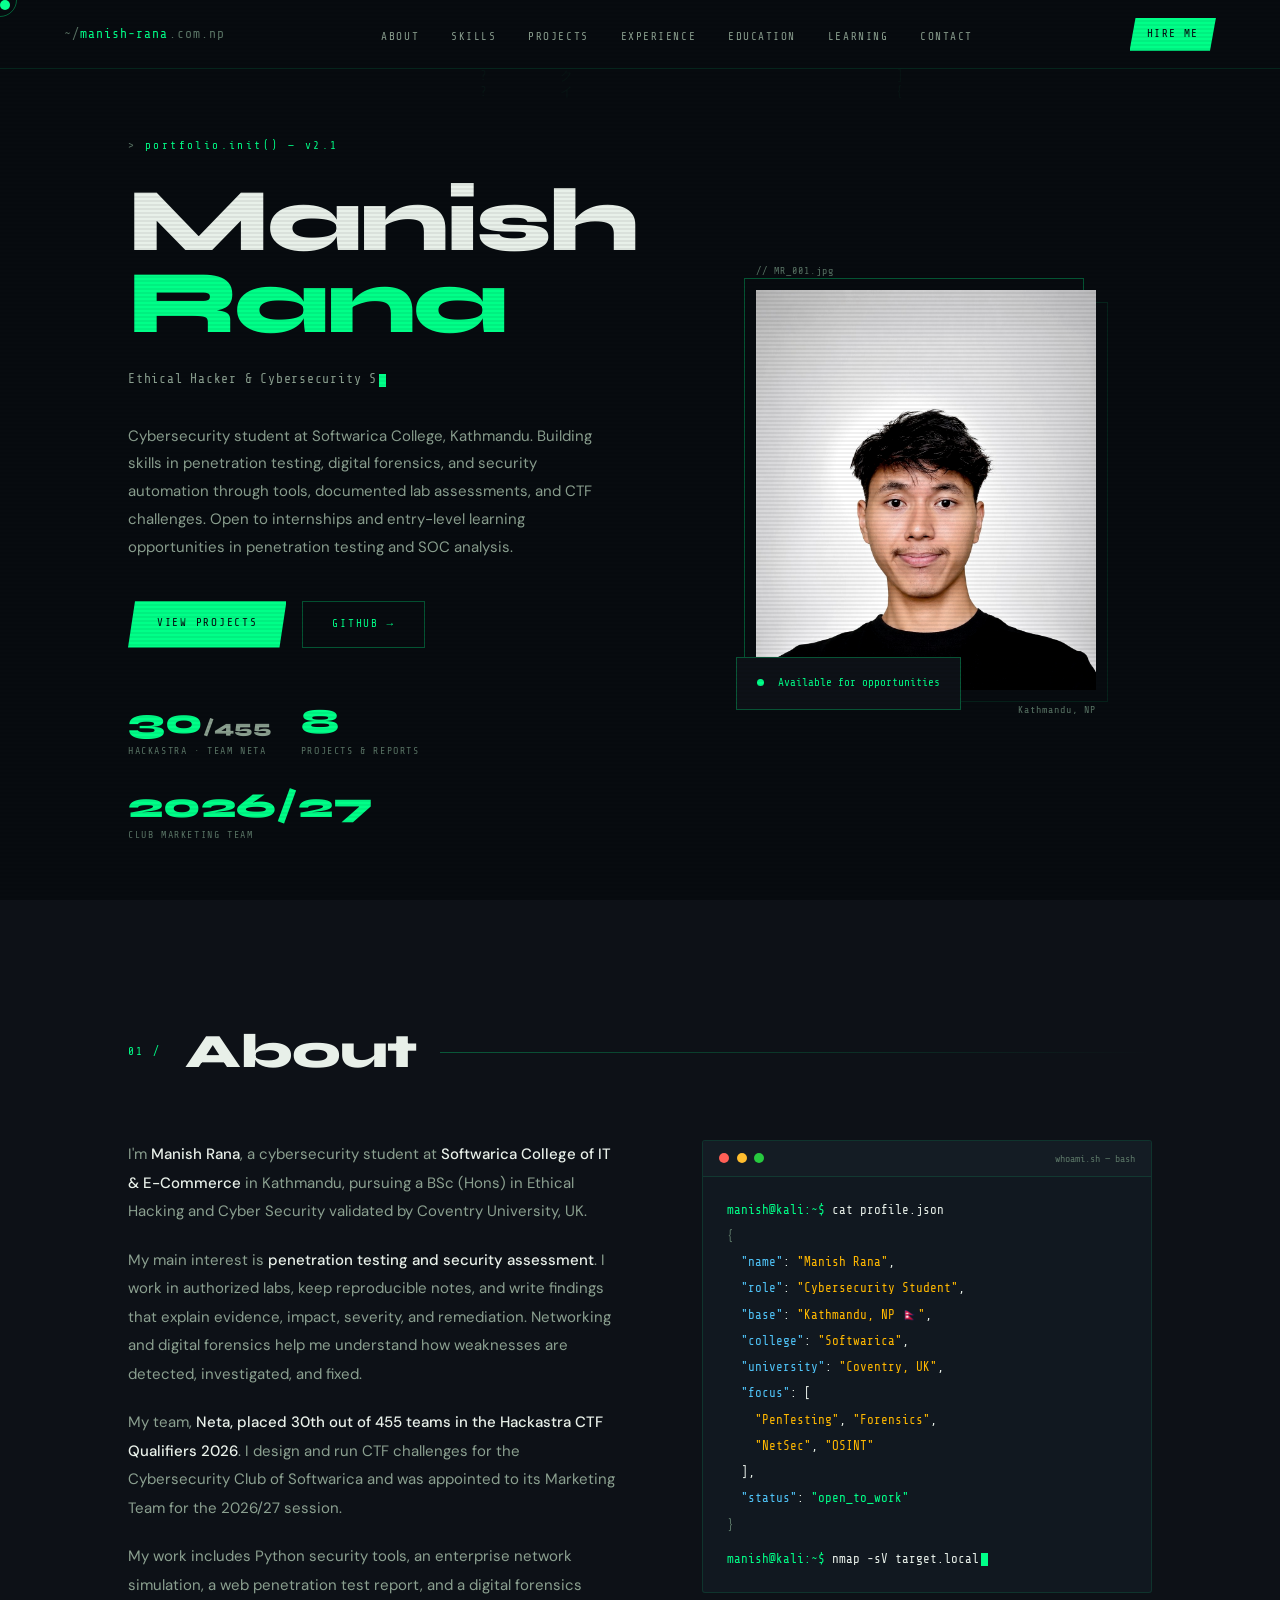
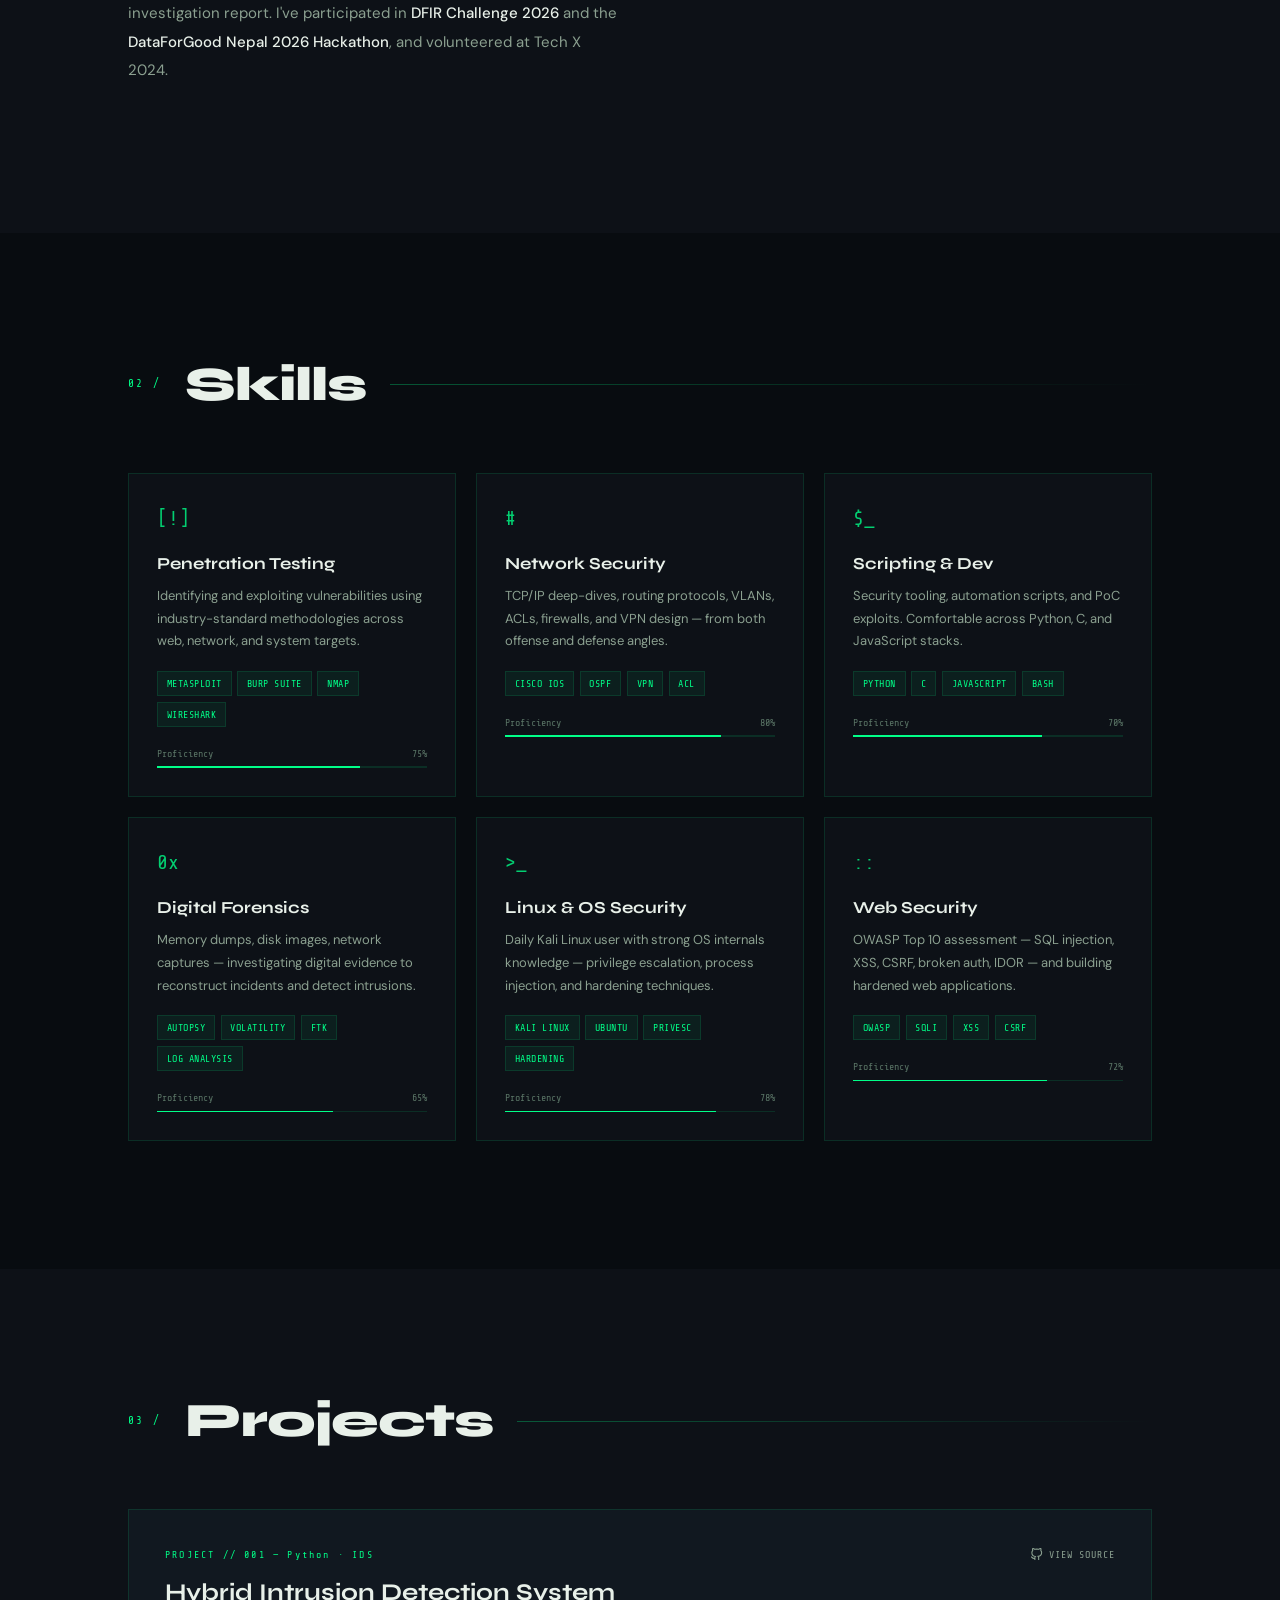
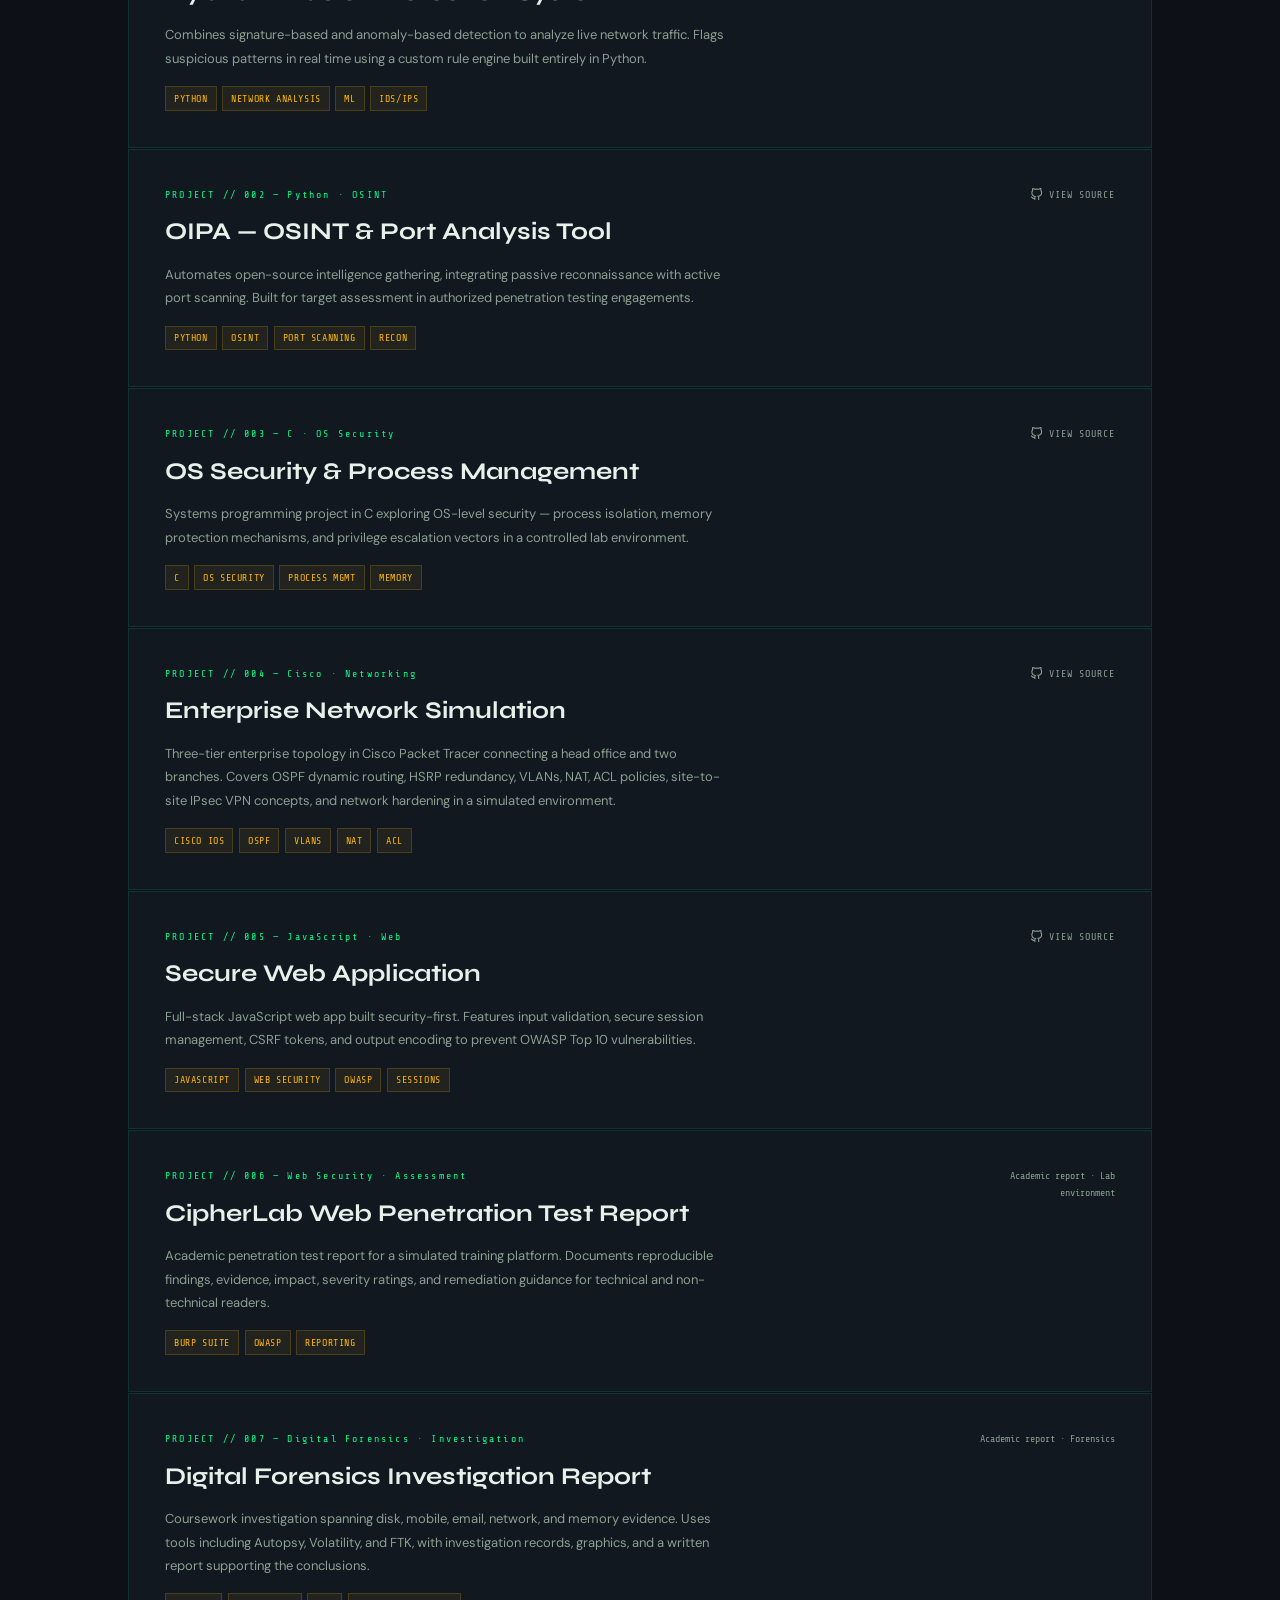
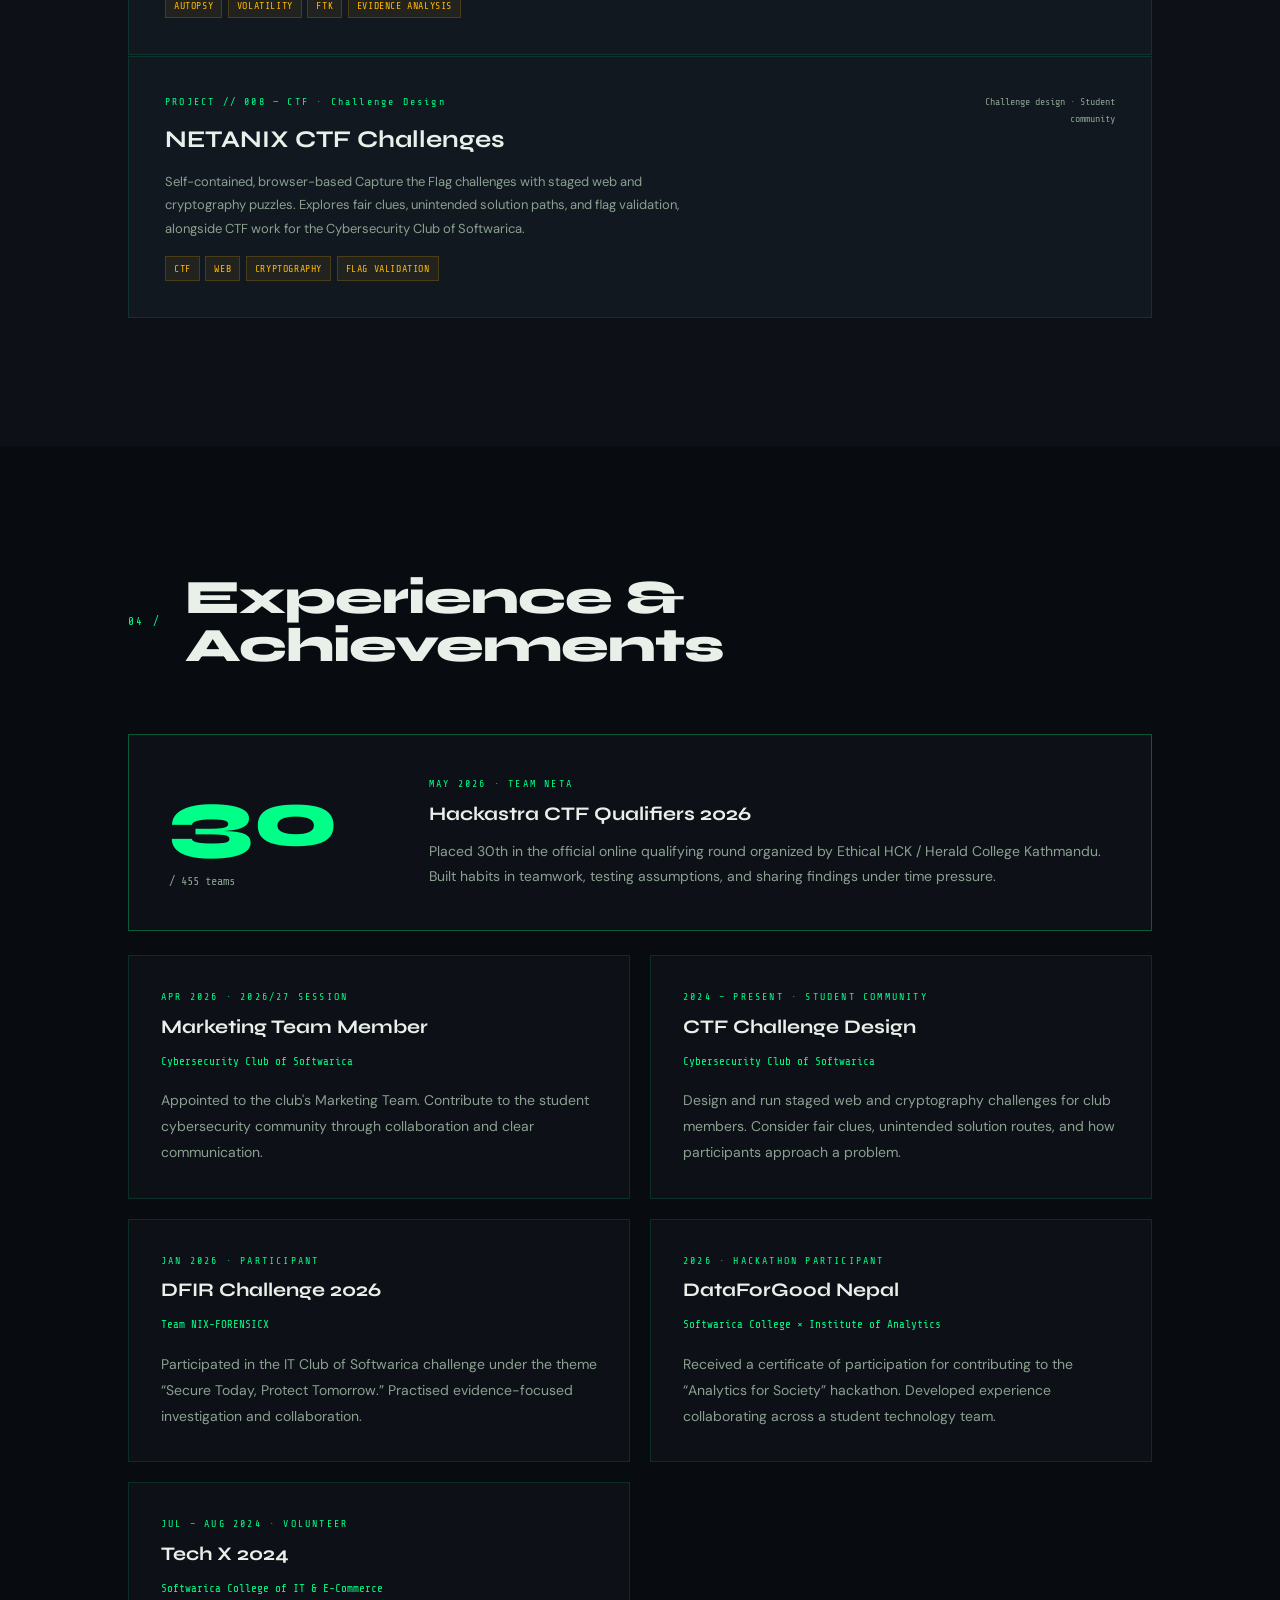
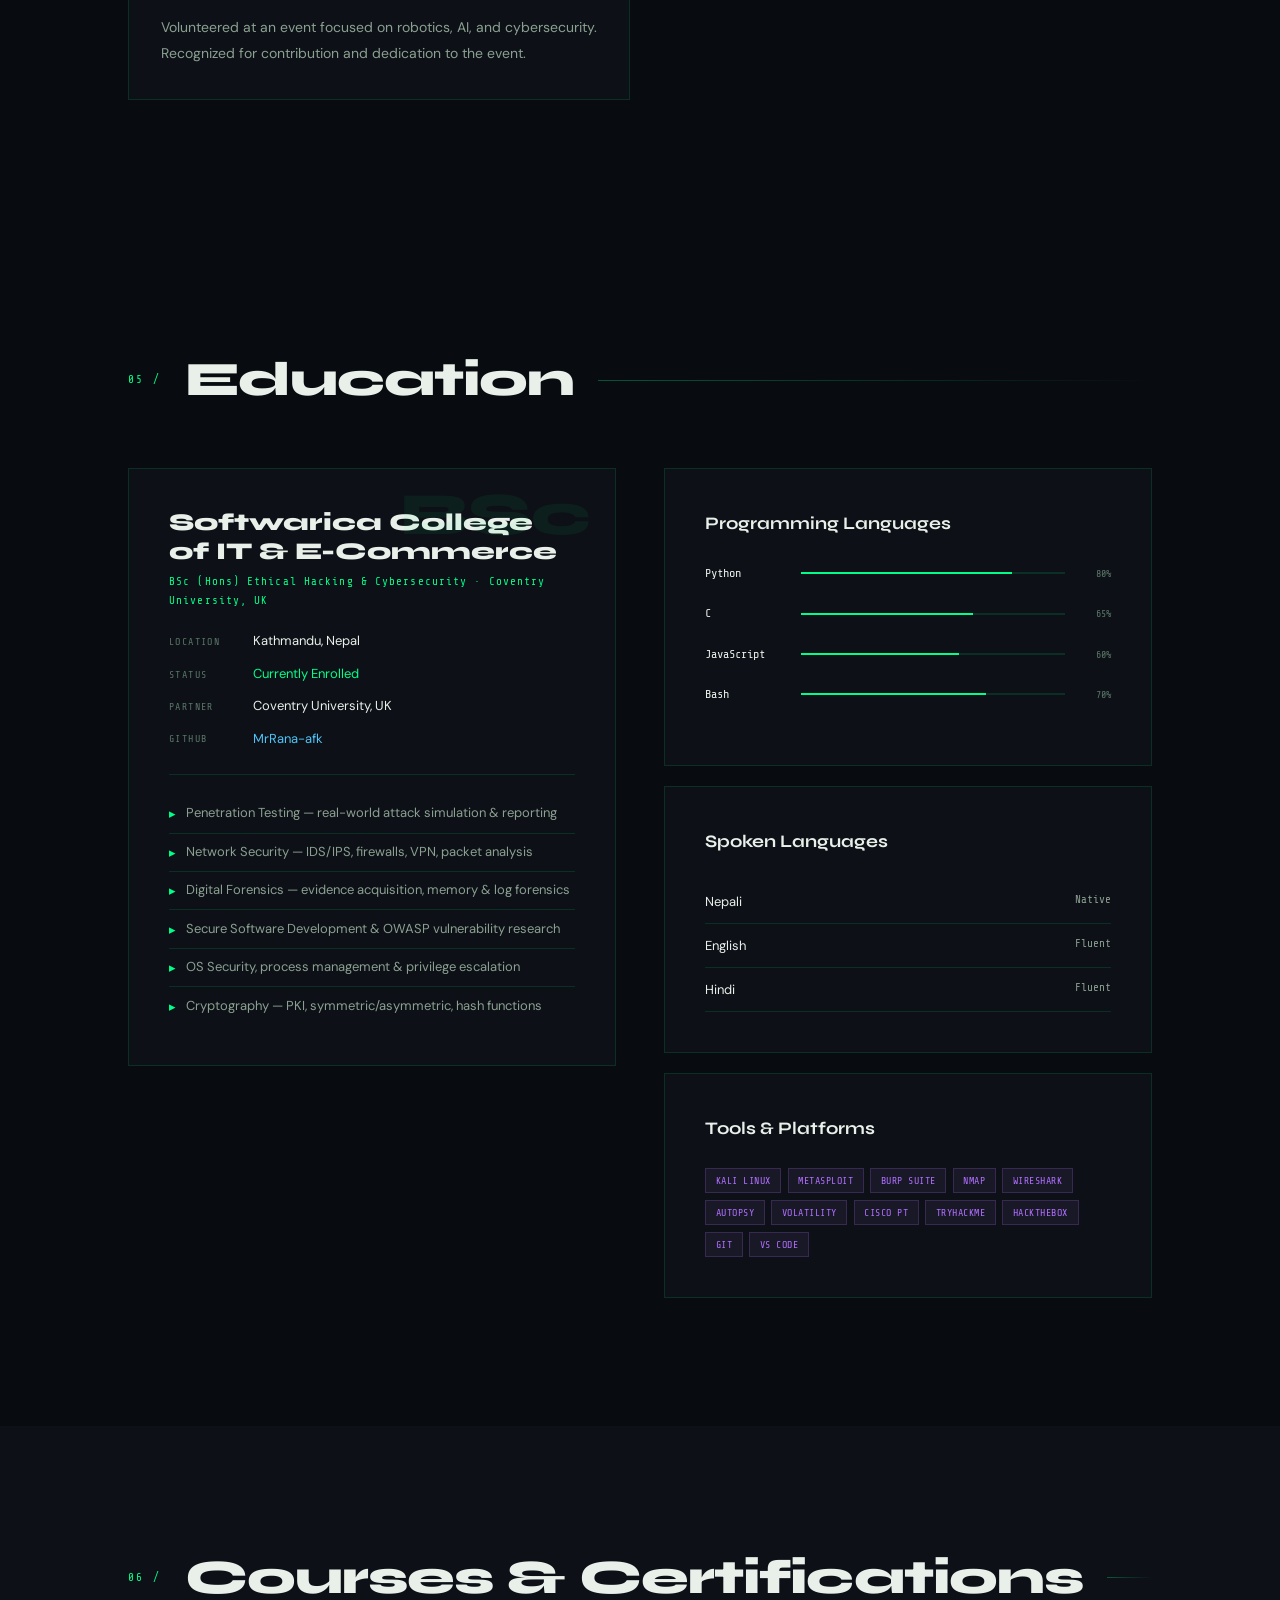
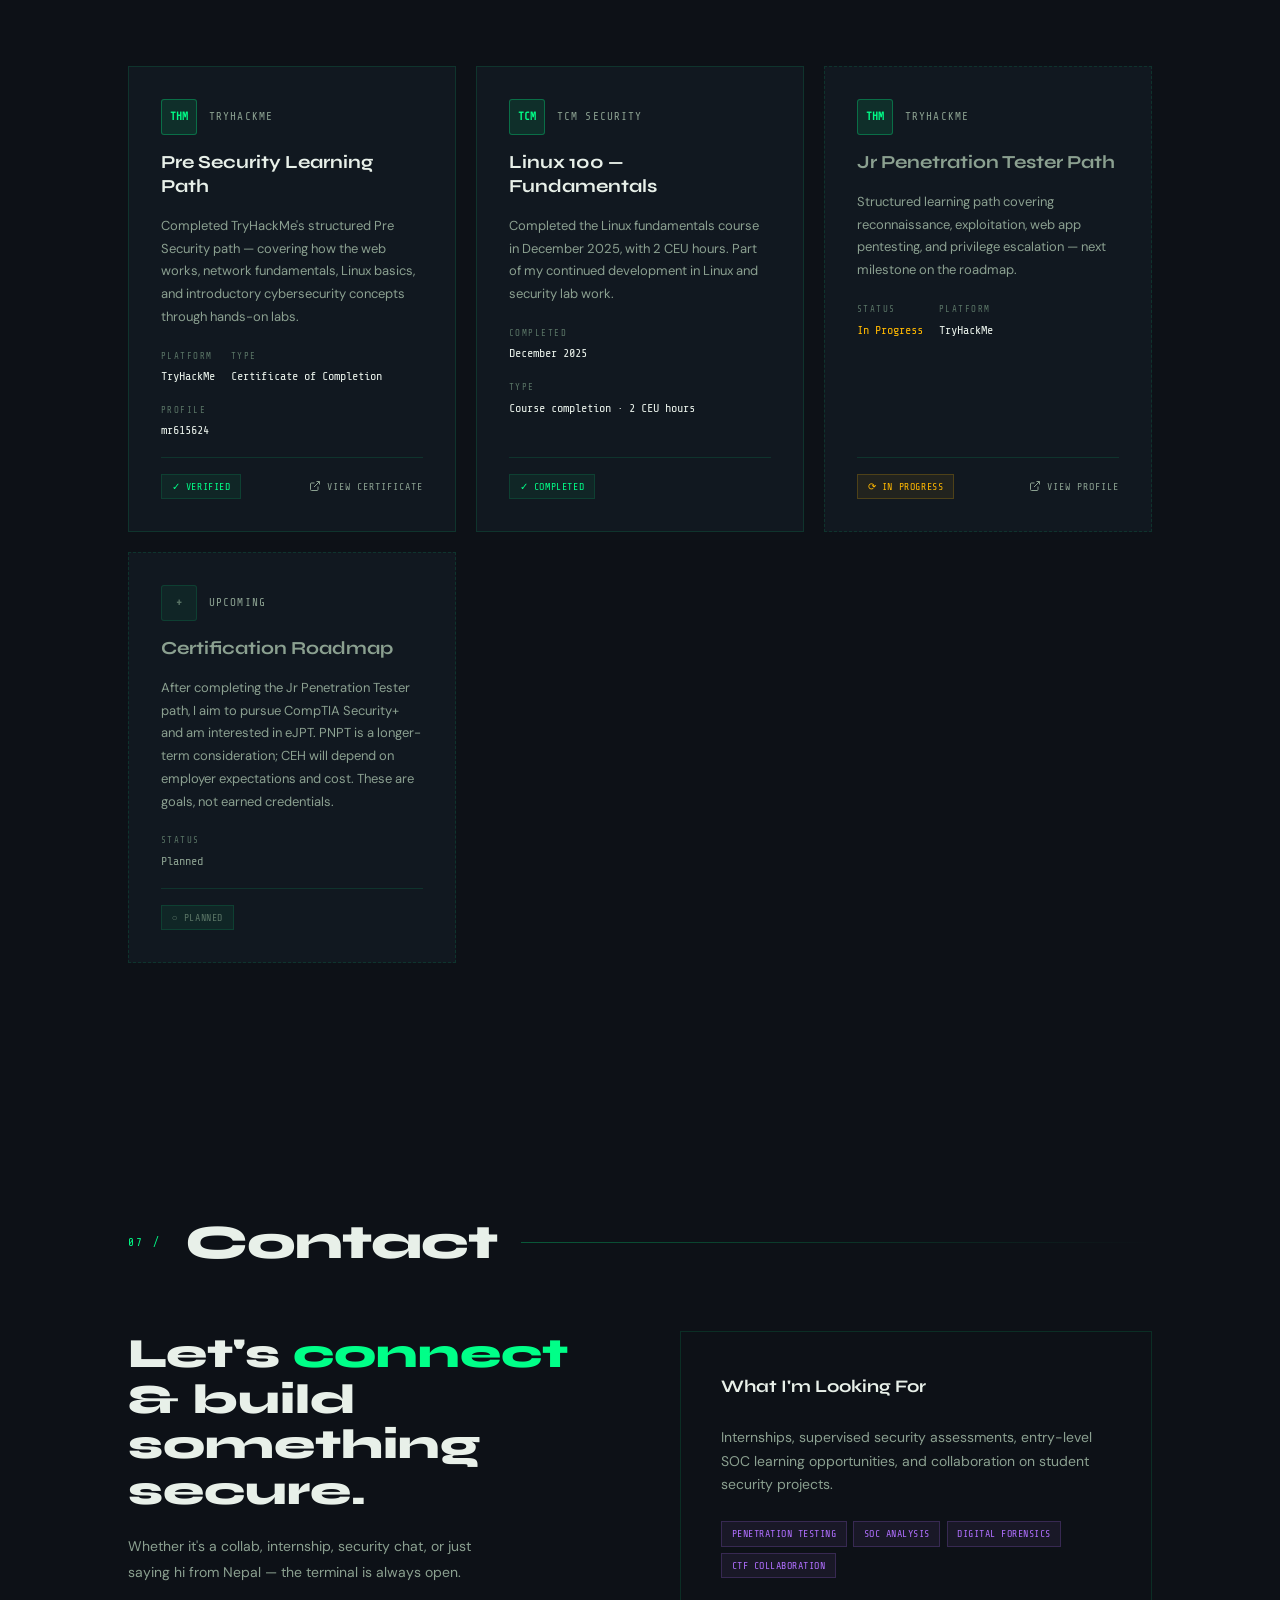
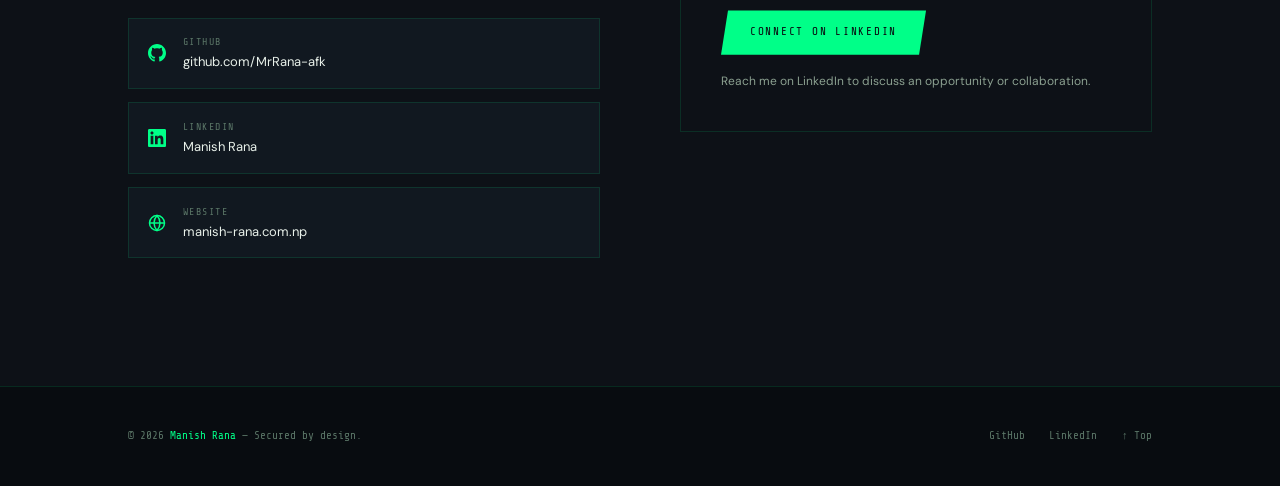
==== commit 447b7115: "Refresh portfolio with CTF achievements, community work and reports Add documented CTF ranking, cybe" ====
--- a/index.html
+++ b/index.html
@@ -3,7 +3,13 @@
 <head>
 <meta charset="UTF-8">
 <meta name="viewport" content="width=device-width, initial-scale=1.0">
-<title>Manish Rana — Ethical Hacker & Cybersecurity Student</title>
+<title>Manish Rana — Cybersecurity Student | Penetration Testing &amp; DFIR</title>
+<meta name="description" content="Manish Rana, cybersecurity student in Kathmandu. Penetration testing, digital forensics, Python security tools, CTF achievements, and community work.">
+<link rel="canonical" href="https://manish-rana.com.np/">
+<meta property="og:type" content="website">
+<meta property="og:title" content="Manish Rana — Cybersecurity Portfolio">
+<meta property="og:description" content="Security tools, forensic investigations, CTF challenge design, and a 30th-place team finish out of 455 at Hackastra CTF Qualifiers 2026.">
+<meta property="og:url" content="https://manish-rana.com.np/">
 <link rel="preconnect" href="https://fonts.googleapis.com">
 <link href="https://fonts.googleapis.com/css2?family=Share+Tech+Mono&family=Syne:wght@400;700;800&family=DM+Sans:ital,wght@0,300;0,400;0,500;1,400&display=swap" rel="stylesheet">
 <style>
@@ -243,6 +249,31 @@
   .nav-links{display:none}
   .cf-row{grid-template-columns:1fr}
 }
+
+/* DOCUMENTED EXPERIENCE */
+section{scroll-margin-top:82px}
+.stat-denom{font-size:.52em;color:var(--muted2)}
+.h-stat-n{font-size:clamp(1.5rem,3vw,2.2rem)}
+.hero-stats{gap:1.8rem;flex-wrap:wrap}
+.project-note{font-family:var(--mono);font-size:10px;color:var(--muted2);max-width:160px;text-align:right}
+#experience{background:var(--bg)}
+.achievement-banner{display:grid;grid-template-columns:220px 1fr;gap:2.5rem;border:1px solid var(--border-b);background:var(--bg2);padding:2.5rem;margin-bottom:1.5rem;align-items:center}
+.achievement-rank{font-family:var(--display);font-size:5rem;line-height:1;font-weight:800;color:var(--green)}
+.achievement-rank span{display:block;font-family:var(--mono);font-size:12px;font-weight:400;color:var(--muted2);margin-top:1rem}
+.achievement-banner h3,.experience-card h3{font-family:var(--display);font-size:1.2rem;line-height:1.3;margin-bottom:.75rem}
+.achievement-banner p:not(.pn),.experience-card p:not(.pn){color:var(--muted2);font-size:14px;line-height:1.85}
+.experience-grid{display:grid;grid-template-columns:repeat(2,minmax(0,1fr));gap:1.25rem}
+.experience-card{padding:2rem;background:var(--bg2);border:1px solid var(--border)}
+.experience-card .experience-org{color:var(--green)!important;font-family:var(--mono);font-size:11px!important;margin-bottom:1rem}
+.spoken-row{display:flex;justify-content:space-between;gap:1rem;border-bottom:1px solid var(--border);padding:.65rem 0;font-size:13px}
+.spoken-row span:last-child{color:var(--muted2);font-family:var(--mono);font-size:11px}
+@media(max-width:1100px){.nav-links{gap:1rem}.achievement-banner{grid-template-columns:170px 1fr}}
+@media(max-width:700px){.experience-grid,.achievement-banner{grid-template-columns:1fr}.achievement-banner{gap:1.5rem;padding:1.5rem}.experience-card{padding:1.5rem}.project-note{max-width:none;text-align:left}.sec-t{line-height:1.2}.hero-stats{gap:1.25rem}.h-stat-l{font-size:9px}.achievement-rank{font-size:4rem}}
+
+
+.sec-n{white-space:nowrap;flex-shrink:0}
+.sec-t{min-width:0}
+@media(max-width:700px){.sec-hd{display:block}.sec-n{display:block;margin-bottom:1rem}.sec-line{display:none}.sec-t{font-size:clamp(1.25rem,5.4vw,1.5rem);overflow-wrap:normal;max-width:100%}}
 </style>
 </head>
 <body>
@@ -258,8 +289,9 @@
     <li><a href="#about">About</a></li>
     <li><a href="#skills">Skills</a></li>
     <li><a href="#projects">Projects</a></li>
+    <li><a href="#experience">Experience</a></li>
     <li><a href="#education">Education</a></li>
-    <li><a href="#certifications">Certs</a></li><li><a href="#contact">Contact</a></li>
+    <li><a href="#certifications">Learning</a></li><li><a href="#contact">Contact</a></li>
   </ul>
   <a href="#contact" class="nav-hire">Hire Me</a>
 </nav>
@@ -267,18 +299,18 @@
 <!-- HERO -->
 <section id="hero">
   <div class="hero-left">
-    <p class="hero-pre">portfolio.init() — v2.0</p>
+    <p class="hero-pre">portfolio.init() — v2.1</p>
     <h1 class="hero-name">Manish<br><em>Rana</em></h1>
     <p class="hero-role" id="role-txt"><span class="blink"></span></p>
-    <p class="hero-desc">Breaking systems ethically — one vulnerability at a time. Cybersecurity student at Softwarica College, Kathmandu, Nepal. Passionate about penetration testing, network forensics, and building tools that expose weaknesses before the wrong people do.</p>
+    <p class="hero-desc">Cybersecurity student at Softwarica College, Kathmandu. Building skills in penetration testing, digital forensics, and security automation through tools, documented lab assessments, and CTF challenges. Open to internships and entry-level learning opportunities in penetration testing and SOC analysis.</p>
     <div class="hero-cta">
       <a href="#projects" class="btn-p">View Projects</a>
-      <a href="https://github.com/MrRana-afk" target="_blank" class="btn-g">GitHub →</a>
+      <a href="https://github.com/MrRana-afk" target="_blank" rel="noopener noreferrer" class="btn-g">GitHub →</a>
     </div>
     <div class="hero-stats">
-      <div><div class="h-stat-n">5+</div><div class="h-stat-l">Projects</div></div>
-      <div><div class="h-stat-n">3+</div><div class="h-stat-l">Languages</div></div>
-      <div><div class="h-stat-n">100%</div><div class="h-stat-l">Ethical</div></div>
+      <div><div class="h-stat-n">30<span class="stat-denom">/455</span></div><div class="h-stat-l">Hackastra · Team Neta</div></div>
+      <div><div class="h-stat-n">8</div><div class="h-stat-l">Projects &amp; Reports</div></div>
+      <div><div class="h-stat-n">2026/27</div><div class="h-stat-l">Club Marketing Team</div></div>
     </div>
   </div>
   <div class="hero-right">
@@ -304,10 +336,10 @@
     </div>
     <div class="about-grid">
       <div class="about-text reveal">
-        <p>Hey — I'm <strong>Manish Rana</strong>, an ethical hacking and cybersecurity student based in <strong>Kathmandu, Nepal</strong>. I study at <strong>Softwarica College of IT & E-Commerce</strong>, pursuing a BSc (Hons) in Ethical Hacking & Cybersecurity validated by Coventry University, UK.</p>
-        <p>My approach is methodical and curiosity-driven. I like to understand how systems work at a deep level — protocols, memory, process flows — so I can find exactly where they break. Then I document it, report it, and help fix it.</p>
-        <p>I spend time on <em>penetration testing labs</em>, building security automation tools in Python, and studying networking fundamentals with Cisco Packet Tracer. My GitHub shows the coursework I'm proud of — IDS systems, OSINT tools, network simulations.</p>
-        <p>When I'm not in the terminal, I'm researching new CVEs, reading writeups, or leveling up on platforms like TryHackMe and HackTheBox. The goal is simple: <strong>become a professional who makes digital systems safer.</strong></p>
+        <p>I'm <strong>Manish Rana</strong>, a cybersecurity student at <strong>Softwarica College of IT &amp; E-Commerce</strong> in Kathmandu, pursuing a BSc (Hons) in Ethical Hacking and Cyber Security validated by Coventry University, UK.</p>
+        <p>My main interest is <strong>penetration testing and security assessment</strong>. I work in authorized labs, keep reproducible notes, and write findings that explain evidence, impact, severity, and remediation. Networking and digital forensics help me understand how weaknesses are detected, investigated, and fixed.</p>
+        <p>My team, <strong>Neta, placed 30th out of 455 teams in the Hackastra CTF Qualifiers 2026</strong>. I design and run CTF challenges for the Cybersecurity Club of Softwarica and was appointed to its Marketing Team for the 2026/27 session.</p>
+        <p>My work includes Python security tools, an enterprise network simulation, a web penetration test report, and a digital forensics investigation report. I've participated in <strong>DFIR Challenge 2026</strong> and the <strong>DataForGood Nepal 2026 Hackathon</strong>, and volunteered at Tech X 2024.</p>
       </div>
       <div class="reveal">
         <div class="terminal">
@@ -319,7 +351,7 @@
             <div><span class="tp">manish@kali:~$</span> <span class="tc">cat profile.json</span></div>
             <div class="to">{</div>
             <div>&nbsp;&nbsp;<span class="tk">"name"</span>: <span class="tv">"Manish Rana"</span>,</div>
-            <div>&nbsp;&nbsp;<span class="tk">"role"</span>: <span class="tv">"Ethical Hacker"</span>,</div>
+            <div>&nbsp;&nbsp;<span class="tk">"role"</span>: <span class="tv">"Cybersecurity Student"</span>,</div>
             <div>&nbsp;&nbsp;<span class="tk">"base"</span>: <span class="tv">"Kathmandu, NP 🇳🇵"</span>,</div>
             <div>&nbsp;&nbsp;<span class="tk">"college"</span>: <span class="tv">"Softwarica"</span>,</div>
             <div>&nbsp;&nbsp;<span class="tk">"university"</span>: <span class="tv">"Coventry, UK"</span>,</div>
@@ -410,7 +442,7 @@
           <div class="ps"><span class="ptag">Python</span><span class="ptag">Network Analysis</span><span class="ptag">ML</span><span class="ptag">IDS/IPS</span></div>
         </div>
         <div class="pl">
-          <a href="https://github.com/MrRana-afk/Programming-CW2-Hybrid-IDS" target="_blank" class="plink">
+          <a href="https://github.com/MrRana-afk/Programming-CW2-Hybrid-IDS" target="_blank" rel="noopener noreferrer" class="plink">
             <svg viewBox="0 0 24 24" fill="none" stroke="currentColor" stroke-width="2"><path d="M9 19c-5 1.5-5-2.5-7-3m14 6v-3.87a3.37 3.37 0 0 0-.94-2.61c3.14-.35 6.44-1.54 6.44-7A5.44 5.44 0 0 0 20 4.77 5.07 5.07 0 0 0 19.91 1S18.73.65 16 2.48a13.38 13.38 0 0 0-7 0C6.27.65 5.09 1 5.09 1A5.07 5.07 0 0 0 5 4.77a5.44 5.44 0 0 0-1.5 3.78c0 5.42 3.3 6.61 6.44 7A3.37 3.37 0 0 0 9 18.13V22"/></svg>
             View Source
           </a>
@@ -425,7 +457,7 @@
           <div class="ps"><span class="ptag">Python</span><span class="ptag">OSINT</span><span class="ptag">Port Scanning</span><span class="ptag">Recon</span></div>
         </div>
         <div class="pl">
-          <a href="https://github.com/MrRana-afk/Programming-CW1-OIPA" target="_blank" class="plink">
+          <a href="https://github.com/MrRana-afk/Programming-CW1-OIPA" target="_blank" rel="noopener noreferrer" class="plink">
             <svg viewBox="0 0 24 24" fill="none" stroke="currentColor" stroke-width="2"><path d="M9 19c-5 1.5-5-2.5-7-3m14 6v-3.87a3.37 3.37 0 0 0-.94-2.61c3.14-.35 6.44-1.54 6.44-7A5.44 5.44 0 0 0 20 4.77 5.07 5.07 0 0 0 19.91 1S18.73.65 16 2.48a13.38 13.38 0 0 0-7 0C6.27.65 5.09 1 5.09 1A5.07 5.07 0 0 0 5 4.77a5.44 5.44 0 0 0-1.5 3.78c0 5.42 3.3 6.61 6.44 7A3.37 3.37 0 0 0 9 18.13V22"/></svg>
             View Source
           </a>
@@ -440,7 +472,7 @@
           <div class="ps"><span class="ptag">C</span><span class="ptag">OS Security</span><span class="ptag">Process Mgmt</span><span class="ptag">Memory</span></div>
         </div>
         <div class="pl">
-          <a href="https://github.com/MrRana-afk/OsCoursework1" target="_blank" class="plink">
+          <a href="https://github.com/MrRana-afk/OsCoursework1" target="_blank" rel="noopener noreferrer" class="plink">
             <svg viewBox="0 0 24 24" fill="none" stroke="currentColor" stroke-width="2"><path d="M9 19c-5 1.5-5-2.5-7-3m14 6v-3.87a3.37 3.37 0 0 0-.94-2.61c3.14-.35 6.44-1.54 6.44-7A5.44 5.44 0 0 0 20 4.77 5.07 5.07 0 0 0 19.91 1S18.73.65 16 2.48a13.38 13.38 0 0 0-7 0C6.27.65 5.09 1 5.09 1A5.07 5.07 0 0 0 5 4.77a5.44 5.44 0 0 0-1.5 3.78c0 5.42 3.3 6.61 6.44 7A3.37 3.37 0 0 0 9 18.13V22"/></svg>
             View Source
           </a>
@@ -451,11 +483,11 @@
         <div>
           <div class="pn">PROJECT // 004 — Cisco · Networking</div>
           <div class="pt">Enterprise Network Simulation</div>
-          <div class="pd">Full enterprise-grade topology in Cisco Packet Tracer — VLANs, inter-VLAN routing, OSPF dynamic routing, NAT, ACL policies, and security hardening for a simulated corporate environment.</div>
+          <div class="pd">Three-tier enterprise topology in Cisco Packet Tracer connecting a head office and two branches. Covers OSPF dynamic routing, HSRP redundancy, VLANs, NAT, ACL policies, site-to-site IPsec VPN concepts, and network hardening in a simulated environment.</div>
           <div class="ps"><span class="ptag">Cisco IOS</span><span class="ptag">OSPF</span><span class="ptag">VLANs</span><span class="ptag">NAT</span><span class="ptag">ACL</span></div>
         </div>
         <div class="pl">
-          <a href="https://github.com/MrRana-afk/Cisco-Packet-Tracer-Networking-CW1" target="_blank" class="plink">
+          <a href="https://github.com/MrRana-afk/Cisco-Packet-Tracer-Networking-CW1" target="_blank" rel="noopener noreferrer" class="plink">
             <svg viewBox="0 0 24 24" fill="none" stroke="currentColor" stroke-width="2"><path d="M9 19c-5 1.5-5-2.5-7-3m14 6v-3.87a3.37 3.37 0 0 0-.94-2.61c3.14-.35 6.44-1.54 6.44-7A5.44 5.44 0 0 0 20 4.77 5.07 5.07 0 0 0 19.91 1S18.73.65 16 2.48a13.38 13.38 0 0 0-7 0C6.27.65 5.09 1 5.09 1A5.07 5.07 0 0 0 5 4.77a5.44 5.44 0 0 0-1.5 3.78c0 5.42 3.3 6.61 6.44 7A3.37 3.37 0 0 0 9 18.13V22"/></svg>
             View Source
           </a>
@@ -470,22 +502,39 @@
           <div class="ps"><span class="ptag">JavaScript</span><span class="ptag">Web Security</span><span class="ptag">OWASP</span><span class="ptag">Sessions</span></div>
         </div>
         <div class="pl">
-          <a href="https://github.com/MrRana-afk/webcw1project" target="_blank" class="plink">
+          <a href="https://github.com/MrRana-afk/webcw1project" target="_blank" rel="noopener noreferrer" class="plink">
             <svg viewBox="0 0 24 24" fill="none" stroke="currentColor" stroke-width="2"><path d="M9 19c-5 1.5-5-2.5-7-3m14 6v-3.87a3.37 3.37 0 0 0-.94-2.61c3.14-.35 6.44-1.54 6.44-7A5.44 5.44 0 0 0 20 4.77 5.07 5.07 0 0 0 19.91 1S18.73.65 16 2.48a13.38 13.38 0 0 0-7 0C6.27.65 5.09 1 5.09 1A5.07 5.07 0 0 0 5 4.77a5.44 5.44 0 0 0-1.5 3.78c0 5.42 3.3 6.61 6.44 7A3.37 3.37 0 0 0 9 18.13V22"/></svg>
             View Source
           </a>
         </div>
       </div>
 
+
+      <article class="proj-item reveal"><div><div class="pn">PROJECT // 006 — Web Security · Assessment</div><h3 class="pt">CipherLab Web Penetration Test Report</h3><div class="pd">Academic penetration test report for a simulated training platform. Documents reproducible findings, evidence, impact, severity ratings, and remediation guidance for technical and non-technical readers.</div><div class="ps"><span class="ptag">Burp Suite</span><span class="ptag">OWASP</span><span class="ptag">Reporting</span></div></div><div class="pl"><span class="project-note">Academic report · Lab environment</span></div></article>
+
+      <article class="proj-item reveal"><div><div class="pn">PROJECT // 007 — Digital Forensics · Investigation</div><h3 class="pt">Digital Forensics Investigation Report</h3><div class="pd">Coursework investigation spanning disk, mobile, email, network, and memory evidence. Uses tools including Autopsy, Volatility, and FTK, with investigation records, graphics, and a written report supporting the conclusions.</div><div class="ps"><span class="ptag">Autopsy</span><span class="ptag">Volatility</span><span class="ptag">FTK</span><span class="ptag">Evidence Analysis</span></div></div><div class="pl"><span class="project-note">Academic report · Forensics</span></div></article>
+
+      <article class="proj-item reveal"><div><div class="pn">PROJECT // 008 — CTF · Challenge Design</div><h3 class="pt">NETANIX CTF Challenges</h3><div class="pd">Self-contained, browser-based Capture the Flag challenges with staged web and cryptography puzzles. Explores fair clues, unintended solution paths, and flag validation, alongside CTF work for the Cybersecurity Club of Softwarica.</div><div class="ps"><span class="ptag">CTF</span><span class="ptag">Web</span><span class="ptag">Cryptography</span><span class="ptag">Flag Validation</span></div></div><div class="pl"><span class="project-note">Challenge design · Student community</span></div></article>
     </div>
   </div>
 </section>
+
+<!-- EXPERIENCE & ACHIEVEMENTS -->
+<section id="experience"><div class="wrap">
+  <div class="sec-hd reveal"><span class="sec-n">04 /</span><h2 class="sec-t">Experience &amp; Achievements</h2><div class="sec-line"></div></div>
+  <div class="achievement-banner reveal"><div class="achievement-rank">30<span> / 455 teams</span></div><div><p class="pn">MAY 2026 · TEAM NETA</p><h3>Hackastra CTF Qualifiers 2026</h3><p>Placed 30th in the official online qualifying round organized by Ethical HCK / Herald College Kathmandu. Built habits in teamwork, testing assumptions, and sharing findings under time pressure.</p></div></div>
+  <div class="experience-grid"><article class="experience-card reveal"><p class="pn">APR 2026 · 2026/27 SESSION</p><h3>Marketing Team Member</h3><p class="experience-org">Cybersecurity Club of Softwarica</p><p>Appointed to the club&#x27;s Marketing Team. Contribute to the student cybersecurity community through collaboration and clear communication.</p></article>
+<article class="experience-card reveal"><p class="pn">2024 – PRESENT · STUDENT COMMUNITY</p><h3>CTF Challenge Design</h3><p class="experience-org">Cybersecurity Club of Softwarica</p><p>Design and run staged web and cryptography challenges for club members. Consider fair clues, unintended solution routes, and how participants approach a problem.</p></article>
+<article class="experience-card reveal"><p class="pn">JAN 2026 · PARTICIPANT</p><h3>DFIR Challenge 2026</h3><p class="experience-org">Team NIX-FORENSICX</p><p>Participated in the IT Club of Softwarica challenge under the theme “Secure Today, Protect Tomorrow.” Practised evidence-focused investigation and collaboration.</p></article>
+<article class="experience-card reveal"><p class="pn">2026 · HACKATHON PARTICIPANT</p><h3>DataForGood Nepal</h3><p class="experience-org">Softwarica College × Institute of Analytics</p><p>Received a certificate of participation for contributing to the “Analytics for Society” hackathon. Developed experience collaborating across a student technology team.</p></article>
+<article class="experience-card reveal"><p class="pn">JUL – AUG 2024 · VOLUNTEER</p><h3>Tech X 2024</h3><p class="experience-org">Softwarica College of IT &amp; E-Commerce</p><p>Volunteered at an event focused on robotics, AI, and cybersecurity. Recognized for contribution and dedication to the event.</p></article>
+</div></div></section>
 
 <!-- EDUCATION -->
 <section id="education">
   <div class="wrap">
     <div class="sec-hd reveal">
-      <span class="sec-n">04 /</span>
+      <span class="sec-n">05 /</span>
       <h2 class="sec-t">Education</h2>
       <div class="sec-line"></div>
     </div>
@@ -497,7 +546,7 @@
           <div class="em-row"><span class="em-lbl">Location</span><span class="em-val">Kathmandu, Nepal</span></div>
           <div class="em-row"><span class="em-lbl">Status</span><span class="em-val green">Currently Enrolled</span></div>
           <div class="em-row"><span class="em-lbl">Partner</span><span class="em-val">Coventry University, UK</span></div>
-          <div class="em-row"><span class="em-lbl">GitHub</span><a href="https://github.com/MrRana-afk" target="_blank" style="color:var(--blue);font-size:13px;text-decoration:none">MrRana-afk</a></div>
+          <div class="em-row"><span class="em-lbl">GitHub</span><a href="https://github.com/MrRana-afk" target="_blank" rel="noopener noreferrer" style="color:var(--blue);font-size:13px;text-decoration:none">MrRana-afk</a></div>
         </div>
         <div class="edu-hls">
           <div class="edu-hl">Penetration Testing — real-world attack simulation & reporting</div>
@@ -510,7 +559,7 @@
       </div>
       <div class="reveal">
         <div class="edu-skills-card" style="margin-bottom:1.25rem">
-          <h3>Language Proficiency</h3>
+          <h3>Programming Languages</h3>
           <div class="lang-item">
             <span class="lang-name">Python</span>
             <div class="lang-bar-bg"><div class="lang-bar-fill" data-w="80"></div></div>
@@ -532,8 +581,8 @@
             <span class="lang-pct">70%</span>
           </div>
         </div>
-        <div class="edu-skills-card">
-          <h3>Tools & Platforms</h3>
+        <div class="edu-skills-card" style="margin-bottom:1.25rem"><h3>Spoken Languages</h3><div class="spoken-row"><span>Nepali</span><span>Native</span></div><div class="spoken-row"><span>English</span><span>Fluent</span></div><div class="spoken-row"><span>Hindi</span><span>Fluent</span></div></div>
+        <div class="edu-skills-card"><h3>Tools &amp; Platforms</h3>
           <div class="tools-list">
             <span class="tool-badge">Kali Linux</span>
             <span class="tool-badge">Metasploit</span>
@@ -558,8 +607,8 @@
 <section id="certifications">
   <div class="wrap">
     <div class="sec-hd reveal">
-      <span class="sec-n">05 /</span>
-      <h2 class="sec-t">Certifications</h2>
+      <span class="sec-n">06 /</span>
+      <h2 class="sec-t">Courses &amp; Certifications</h2>
       <div class="sec-line"></div>
     </div>
     <div class="cert-grid">
@@ -588,14 +637,15 @@
         </div>
         <div class="cert-footer">
           <span class="cert-badge">✓ Verified</span>
-          <a href="https://tryhackme.com/p/mr615624?tab=certificates" target="_blank" class="cert-link">
+          <a href="https://tryhackme.com/p/mr615624?tab=certificates" target="_blank" rel="noopener noreferrer" class="cert-link">
             <svg viewBox="0 0 24 24" fill="none" stroke="currentColor" stroke-width="2"><path d="M18 13v6a2 2 0 0 1-2 2H5a2 2 0 0 1-2-2V8a2 2 0 0 1 2-2h6"/><polyline points="15 3 21 3 21 9"/><line x1="10" y1="14" x2="21" y2="3"/></svg>
             View Certificate
           </a>
         </div>
       </div>
 
-      <!-- Placeholder: Jr Penetration Tester -->
+<div class="cert-card reveal"><div class="cert-issuer-row"><div class="cert-logo thm">TCM</div><span class="cert-issuer">TCM Security</span></div><h3 class="cert-name">Linux 100 — Fundamentals</h3><div class="cert-desc">Completed the Linux fundamentals course in December 2025, with 2 CEU hours. Part of my continued development in Linux and security lab work.</div><div class="cert-meta"><div class="cert-meta-item"><span class="cert-meta-lbl">Completed</span><span class="cert-meta-val">December 2025</span></div><div class="cert-meta-item"><span class="cert-meta-lbl">Type</span><span class="cert-meta-val">Course completion · 2 CEU hours</span></div></div><div class="cert-footer"><span class="cert-badge">✓ Completed</span></div></div>
+      <!-- Jr Penetration Tester: in progress -->
       <div class="cert-card cert-coming reveal">
         <div class="cert-issuer-row">
           <div class="cert-logo thm">THM</div>
@@ -615,7 +665,7 @@
         </div>
         <div class="cert-footer">
           <span class="cert-badge" style="color:var(--amber);background:rgba(255,184,0,.07);border-color:rgba(255,184,0,.2)">⟳ In Progress</span>
-          <a href="https://tryhackme.com/p/mr615624" target="_blank" class="cert-link">
+          <a href="https://tryhackme.com/p/mr615624" target="_blank" rel="noopener noreferrer" class="cert-link">
             <svg viewBox="0 0 24 24" fill="none" stroke="currentColor" stroke-width="2"><path d="M18 13v6a2 2 0 0 1-2 2H5a2 2 0 0 1-2-2V8a2 2 0 0 1 2-2h6"/><polyline points="15 3 21 3 21 9"/><line x1="10" y1="14" x2="21" y2="3"/></svg>
             View Profile
           </a>
@@ -628,8 +678,8 @@
           <div class="cert-logo thm" style="color:var(--muted);border-color:var(--border);background:var(--gdim)">+</div>
           <span class="cert-issuer">Upcoming</span>
         </div>
-        <div class="cert-name">CEH / CompTIA Security+</div>
-        <div class="cert-desc">Industry-recognised certifications planned as next steps — validating penetration testing and security analyst skills at a professional level.</div>
+        <div class="cert-name">Certification Roadmap</div>
+        <div class="cert-desc">After completing the Jr Penetration Tester path, I aim to pursue CompTIA Security+ and am interested in eJPT. PNPT is a longer-term consideration; CEH will depend on employer expectations and cost. These are goals, not earned credentials.</div>
         <div class="cert-meta">
           <div class="cert-meta-item">
             <span class="cert-meta-lbl">Status</span>
@@ -649,7 +699,7 @@
 <section id="contact">
   <div class="wrap">
     <div class="sec-hd reveal">
-      <span class="sec-n">06 /</span>
+      <span class="sec-n">07 /</span>
       <h2 class="sec-t">Contact</h2>
       <div class="sec-line"></div>
     </div>
@@ -658,11 +708,11 @@
         <h3>Let's <span>connect</span> &amp; build something secure.</h3>
         <p>Whether it's a collab, internship, security chat, or just saying hi from Nepal — the terminal is always open.</p>
         <div class="c-links">
-          <a href="https://github.com/MrRana-afk" target="_blank" class="c-link">
+          <a href="https://github.com/MrRana-afk" target="_blank" rel="noopener noreferrer" class="c-link">
             <span class="c-link-ic"><svg width="18" height="18" viewBox="0 0 24 24" fill="currentColor"><path d="M12 0c-6.626 0-12 5.373-12 12 0 5.302 3.438 9.8 8.207 11.387.599.111.793-.261.793-.577v-2.234c-3.338.726-4.033-1.416-4.033-1.416-.546-1.387-1.333-1.756-1.333-1.756-1.089-.745.083-.729.083-.729 1.205.084 1.839 1.237 1.839 1.237 1.07 1.834 2.807 1.304 3.492.997.107-.775.418-1.305.762-1.604-2.665-.305-5.467-1.334-5.467-5.931 0-1.311.469-2.381 1.236-3.221-.124-.303-.535-1.524.117-3.176 0 0 1.008-.322 3.301 1.23.957-.266 1.983-.399 3.003-.404 1.02.005 2.047.138 3.006.404 2.291-1.552 3.297-1.23 3.297-1.23.653 1.653.242 2.874.118 3.176.77.84 1.235 1.911 1.235 3.221 0 4.609-2.807 5.624-5.479 5.921.43.372.823 1.102.823 2.222v3.293c0 .319.192.694.801.576 4.765-1.589 8.199-6.086 8.199-11.386 0-6.627-5.373-12-12-12z"/></svg></span>
             <div><div class="c-link-lbl">GitHub</div><div class="c-link-val">github.com/MrRana-afk</div></div>
           </a>
-          <a href="https://www.linkedin.com/in/manish-rana-112163347/" target="_blank" class="c-link">
+          <a href="https://www.linkedin.com/in/manish-rana-112163347/" target="_blank" rel="noopener noreferrer" class="c-link">
             <span class="c-link-ic"><svg width="18" height="18" viewBox="0 0 24 24" fill="currentColor"><path d="M20.447 20.452h-3.554v-5.569c0-1.328-.027-3.037-1.852-3.037-1.853 0-2.136 1.445-2.136 2.939v5.667H9.351V9h3.414v1.561h.046c.477-.9 1.637-1.85 3.37-1.85 3.601 0 4.267 2.37 4.267 5.455v6.286zM5.337 7.433c-1.144 0-2.063-.926-2.063-2.065 0-1.138.92-2.063 2.063-2.063 1.14 0 2.064.925 2.064 2.063 0 1.139-.925 2.065-2.064 2.065zm1.782 13.019H3.555V9h3.564v11.452zM22.225 0H1.771C.792 0 0 .774 0 1.729v20.542C0 23.227.792 24 1.771 24h20.451C23.2 24 24 23.227 24 22.271V1.729C24 .774 23.2 0 22.222 0h.003z"/></svg></span>
             <div><div class="c-link-lbl">LinkedIn</div><div class="c-link-val">Manish Rana</div></div>
           </a>
@@ -672,15 +722,12 @@
           </a>
         </div>
       </div>
-      <div class="reveal">
-        <div class="cf-group cf-row">
-          <div><label>First Name</label><input type="text" placeholder="Manish"></div>
-          <div><label>Last Name</label><input type="text" placeholder="Rana"></div>
-        </div>
-        <div class="cf-group"><label>Email</label><input type="email" placeholder="hello@example.com"></div>
-        <div class="cf-group"><label>Subject</label><input type="text" placeholder="Internship / Collaboration / Just saying hi"></div>
-        <div class="cf-group"><label>Message</label><textarea placeholder="Hey Manish, I wanted to reach out about..."></textarea></div>
-        <button class="cf-submit" id="cf-btn">Send Message</button>
+      <div class="edu-skills-card reveal">
+        <h3>What I'm Looking For</h3>
+        <p style="color:var(--muted2);font-size:14px;margin-bottom:1.25rem">Internships, supervised security assessments, entry-level SOC learning opportunities, and collaboration on student security projects.</p>
+        <div class="tools-list" style="margin-bottom:2rem"><span class="tool-badge">Penetration Testing</span><span class="tool-badge">SOC Analysis</span><span class="tool-badge">Digital Forensics</span><span class="tool-badge">CTF Collaboration</span></div>
+        <a class="btn-p" href="https://www.linkedin.com/in/manish-rana-112163347/" target="_blank" rel="noopener noreferrer">Connect on LinkedIn</a>
+        <p style="color:var(--muted2);font-size:12px;margin-top:1rem">Reach me on LinkedIn to discuss an opportunity or collaboration.</p>
       </div>
     </div>
   </div>
@@ -688,10 +735,10 @@
 
 <!-- FOOTER -->
 <footer>
-  <div class="f-copy">© 2025 <span>Manish Rana</span> — Secured by design.</div>
+  <div class="f-copy">© 2026 <span>Manish Rana</span> — Secured by design.</div>
   <div class="f-links">
-    <a href="https://github.com/MrRana-afk" target="_blank">GitHub</a>
-    <a href="https://www.linkedin.com/in/manish-rana-112163347/" target="_blank">LinkedIn</a>
+    <a href="https://github.com/MrRana-afk" target="_blank" rel="noopener noreferrer">GitHub</a>
+    <a href="https://www.linkedin.com/in/manish-rana-112163347/" target="_blank" rel="noopener noreferrer">LinkedIn</a>
     <a href="#hero">↑ Top</a>
   </div>
 </footer>
@@ -780,11 +827,6 @@
   });
 },{passive:true});
 
-// ── CONTACT FORM ──
-document.getElementById('cf-btn').addEventListener('click',function(){
-  this.textContent='Message sent ✓';this.style.background='#1a3a2a';this.style.color='var(--green)';
-  setTimeout(()=>{this.textContent='Send Message';this.style.background='var(--green)';this.style.color='var(--bg)'},2800);
-});
 </script>
 </body>
 </html>
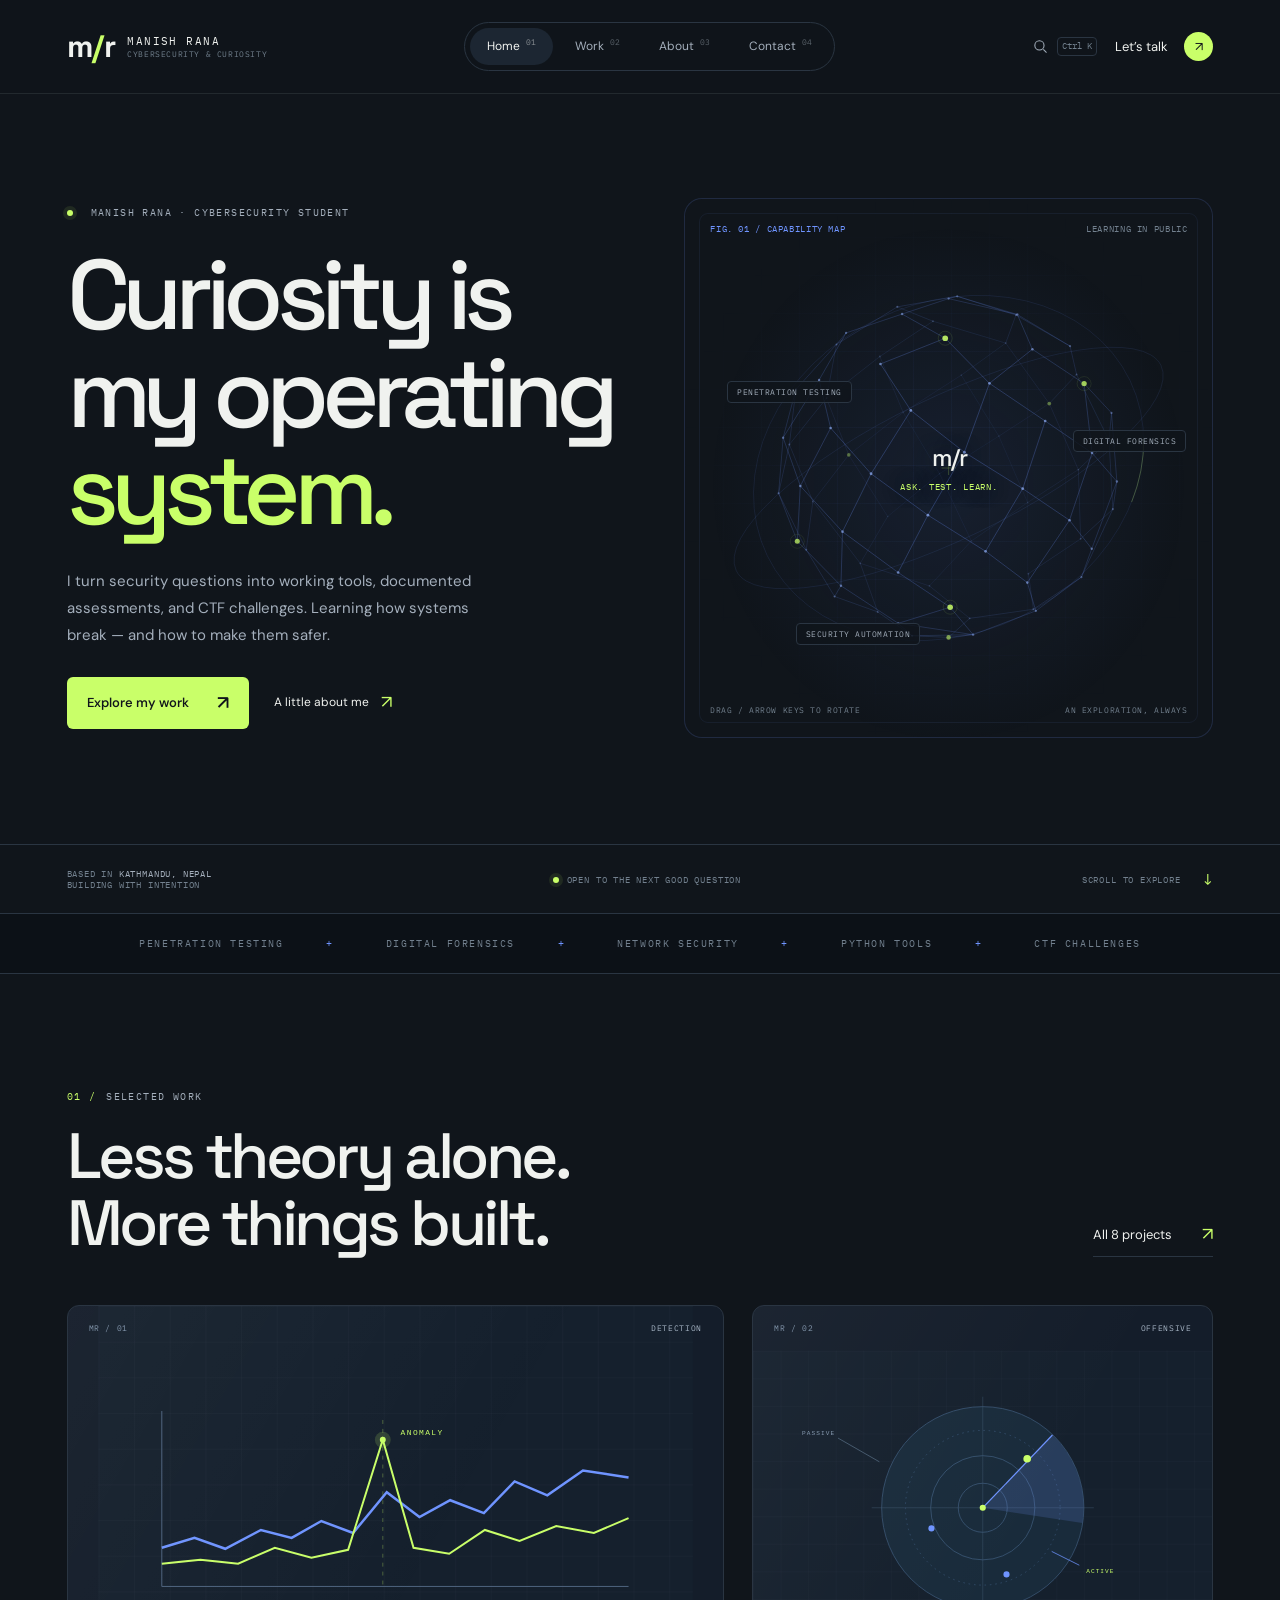
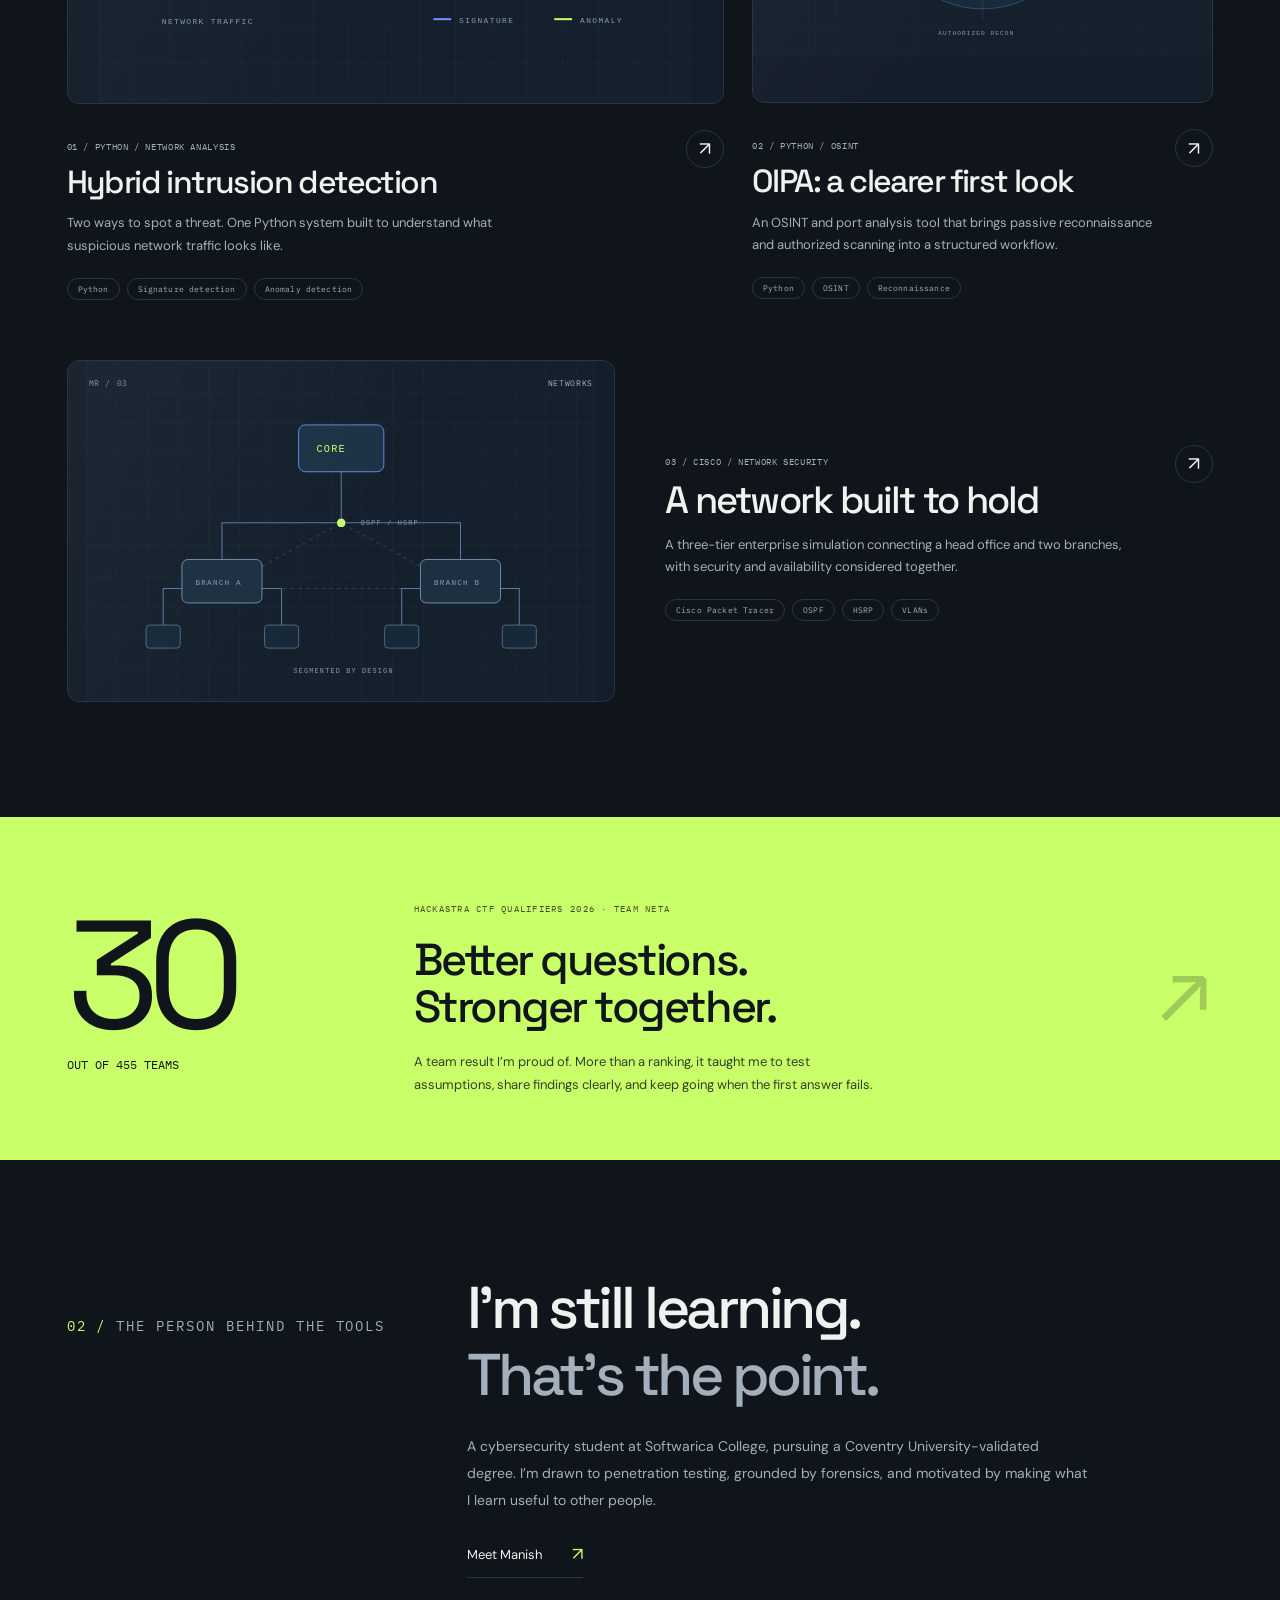
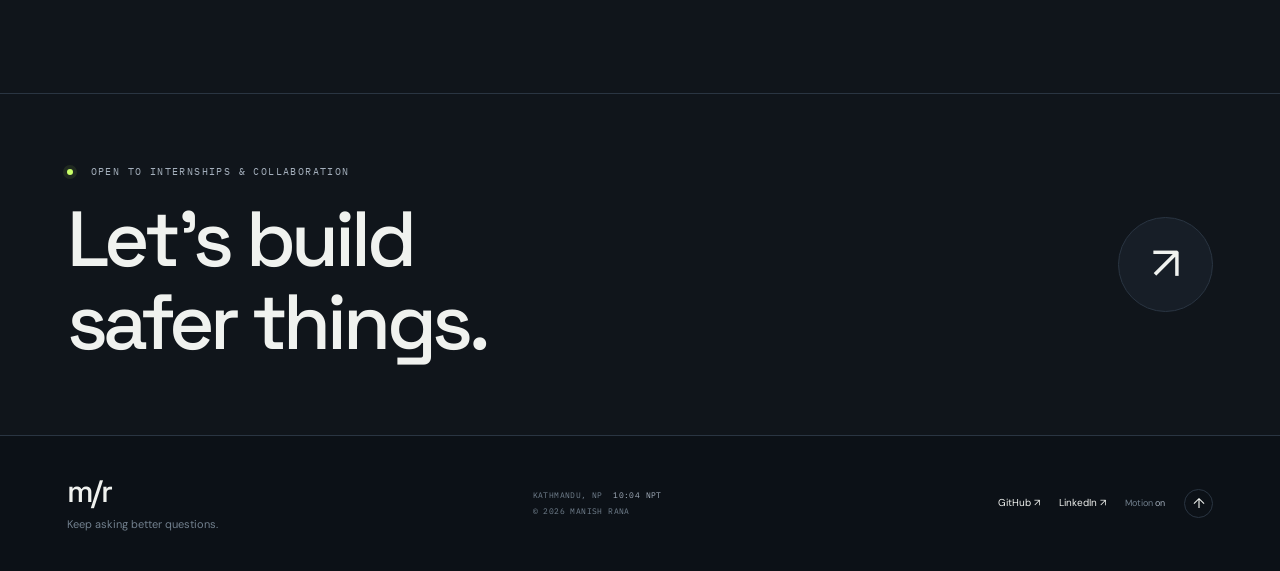
==== commit 0573d473: "Launch futuristic portfolio redesign Replace the single-page portfolio with Home, Work, About, Conta" ====
--- a/index.html
+++ b/index.html
@@ -1,832 +1,39 @@
-<!DOCTYPE html>
+<!doctype html>
 <html lang="en">
 <head>
-<meta charset="UTF-8">
-<meta name="viewport" content="width=device-width, initial-scale=1.0">
-<title>Manish Rana — Cybersecurity Student | Penetration Testing &amp; DFIR</title>
-<meta name="description" content="Manish Rana, cybersecurity student in Kathmandu. Penetration testing, digital forensics, Python security tools, CTF achievements, and community work.">
+<meta charset="utf-8">
+<meta name="viewport" content="width=device-width,initial-scale=1">
+<meta name="theme-color" content="#10151b">
+<title>Manish Rana — Cybersecurity, through curiosity.</title>
+<meta name="description" content="Manish Rana is a cybersecurity student and builder in Kathmandu. Explore security tools, documented assessments, digital forensics, and CTF challenge design.">
 <link rel="canonical" href="https://manish-rana.com.np/">
 <meta property="og:type" content="website">
-<meta property="og:title" content="Manish Rana — Cybersecurity Portfolio">
-<meta property="og:description" content="Security tools, forensic investigations, CTF challenge design, and a 30th-place team finish out of 455 at Hackastra CTF Qualifiers 2026.">
+<meta property="og:title" content="Manish Rana — Cybersecurity, through curiosity.">
+<meta property="og:description" content="Working tools. Clear evidence. Authorized curiosity. Explore projects and the thinking behind them.">
 <meta property="og:url" content="https://manish-rana.com.np/">
+<link rel="icon" type="image/svg+xml" href="assets/favicon.svg">
 <link rel="preconnect" href="https://fonts.googleapis.com">
-<link href="https://fonts.googleapis.com/css2?family=Share+Tech+Mono&family=Syne:wght@400;700;800&family=DM+Sans:ital,wght@0,300;0,400;0,500;1,400&display=swap" rel="stylesheet">
-<style>
-:root {
-  --bg:#080c10;--bg2:#0d1117;--bg3:#111820;--surface:#141c24;
-  --border:rgba(0,255,136,.12);--border-b:rgba(0,255,136,.3);
-  --green:#00ff88;--gdim:rgba(0,255,136,.06);--gmid:rgba(0,255,136,.14);
-  --red:#ff3e5e;--amber:#ffb800;--blue:#4fc3f7;--purple:#b06fff;
-  --text:#e8f0e9;--muted:#5a7566;--muted2:#8ba090;
-  --mono:'Share Tech Mono',monospace;
-  --sans:'DM Sans',sans-serif;
-  --display:'Syne',sans-serif;
-}
-*,*::before,*::after{box-sizing:border-box;margin:0;padding:0}
-html{scroll-behavior:smooth}
-body{background:var(--bg);color:var(--text);font-family:var(--sans);font-size:16px;line-height:1.7;overflow-x:hidden;cursor:none}
-
-/* CURSOR */
-#cur{width:10px;height:10px;background:var(--green);border-radius:50%;position:fixed;top:0;left:0;pointer-events:none;z-index:9999;mix-blend-mode:screen;transition:transform .08s}
-#cur-r{width:34px;height:34px;border:1px solid rgba(0,255,136,.35);border-radius:50%;position:fixed;top:0;left:0;pointer-events:none;z-index:9998;transition:transform .22s,width .18s,height .18s}
-
-/* SCANLINES */
-body::before{content:'';position:fixed;inset:0;background:repeating-linear-gradient(0deg,transparent,transparent 2px,rgba(0,0,0,.06) 2px,rgba(0,0,0,.06) 4px);pointer-events:none;z-index:9990}
-
-/* MATRIX */
-#mx{position:fixed;top:0;left:0;width:100%;height:100%;opacity:.035;z-index:0;pointer-events:none}
-
-/* NAV */
-nav{position:fixed;top:0;left:0;right:0;z-index:100;display:flex;align-items:center;justify-content:space-between;padding:1.1rem 5vw;background:rgba(8,12,16,.9);backdrop-filter:blur(14px);border-bottom:1px solid var(--border)}
-.nav-logo{font-family:var(--mono);font-size:13px;color:var(--green);letter-spacing:.08em}
-.nav-logo span{color:var(--muted)}
-.nav-links{display:flex;gap:2rem;list-style:none}
-.nav-links a{font-family:var(--mono);font-size:11px;color:var(--muted2);text-decoration:none;letter-spacing:.14em;text-transform:uppercase;transition:color .2s;padding:.25rem 0}
-.nav-links a:hover,.nav-links a.active{color:var(--green)}
-.nav-hire{font-family:var(--mono);font-size:11px;color:var(--bg);background:var(--green);padding:.45rem 1.1rem;letter-spacing:.12em;text-transform:uppercase;text-decoration:none;clip-path:polygon(6px 0%,100% 0%,calc(100% - 6px) 100%,0% 100%);transition:opacity .2s}
-.nav-hire:hover{opacity:.85}
-
-/* HERO */
-#hero{min-height:100vh;display:grid;grid-template-columns:1fr 1fr;gap:4rem;align-items:center;padding:0 10vw;padding-top:80px;position:relative;z-index:1}
-.hero-left{display:flex;flex-direction:column}
-.hero-pre{font-family:var(--mono);font-size:11px;color:var(--green);letter-spacing:.22em;margin-bottom:1.5rem;opacity:0;animation:fadeUp .6s .2s forwards}
-.hero-pre::before{content:'> ';color:var(--muted)}
-.hero-name{font-family:var(--display);font-size:clamp(3rem,7vw,6.5rem);font-weight:800;line-height:.92;letter-spacing:-.03em;color:var(--text);opacity:0;animation:fadeUp .7s .4s forwards}
-.hero-name em{font-style:normal;color:var(--green)}
-.hero-role{margin-top:1.5rem;font-family:var(--mono);font-size:13px;color:var(--muted2);letter-spacing:.06em;min-height:22px;opacity:0;animation:fadeUp .7s .6s forwards}
-.blink{display:inline-block;width:7px;height:13px;background:var(--green);margin-left:2px;animation:blink 1s infinite;vertical-align:middle}
-.hero-desc{margin-top:2rem;max-width:480px;font-size:15px;color:var(--muted2);line-height:1.85;opacity:0;animation:fadeUp .7s .8s forwards}
-.hero-cta{margin-top:2.5rem;display:flex;gap:1rem;flex-wrap:wrap;opacity:0;animation:fadeUp .7s 1s forwards}
-.btn-p{font-family:var(--mono);font-size:11px;letter-spacing:.16em;text-transform:uppercase;color:var(--bg);background:var(--green);padding:.8rem 1.8rem;cursor:none;text-decoration:none;clip-path:polygon(7px 0%,100% 0%,calc(100% - 7px) 100%,0% 100%);transition:opacity .2s,transform .2s;display:inline-block}
-.btn-p:hover{opacity:.85;transform:translateY(-2px)}
-.btn-g{font-family:var(--mono);font-size:11px;letter-spacing:.16em;text-transform:uppercase;color:var(--green);background:transparent;border:1px solid var(--border-b);padding:.8rem 1.8rem;cursor:none;text-decoration:none;transition:background .2s,transform .2s;display:inline-block}
-.btn-g:hover{background:var(--gmid);transform:translateY(-2px)}
-.hero-stats{margin-top:3.5rem;display:flex;gap:2.5rem;opacity:0;animation:fadeUp .7s 1.2s forwards}
-.h-stat-n{font-family:var(--display);font-size:2.2rem;font-weight:800;color:var(--green);line-height:1}
-.h-stat-l{font-family:var(--mono);font-size:10px;color:var(--muted);letter-spacing:.16em;text-transform:uppercase;margin-top:.2rem}
-
-/* HERO RIGHT — PHOTO */
-.hero-right{display:flex;justify-content:center;align-items:center;opacity:0;animation:fadeUp .8s .5s forwards;position:relative}
-.photo-frame{position:relative;width:340px;height:400px}
-.photo-frame::before{content:'';position:absolute;top:-12px;left:-12px;right:12px;bottom:12px;border:1px solid var(--border-b);z-index:0}
-.photo-frame::after{content:'';position:absolute;top:12px;left:12px;right:-12px;bottom:-12px;border:1px solid rgba(0,255,136,.1);z-index:0}
-.photo-img{width:100%;height:100%;object-fit:cover;object-position:center top;position:relative;z-index:1;filter:grayscale(20%) contrast(1.05)}
-.photo-badge{position:absolute;bottom:-20px;left:-20px;background:var(--bg2);border:1px solid var(--border-b);padding:1rem 1.25rem;z-index:2;font-family:var(--mono);font-size:11px}
-.photo-badge-dot{display:inline-block;width:7px;height:7px;border-radius:50%;background:var(--green);margin-right:.5rem;animation:pulse 2s infinite}
-.photo-badge-txt{color:var(--green)}
-.photo-corner{position:absolute;font-family:var(--mono);font-size:10px;color:var(--muted);letter-spacing:.1em}
-.pc-tl{top:-28px;left:0}
-.pc-br{bottom:-28px;right:0;text-align:right}
-
-/* SECTION COMMON */
-section{position:relative;z-index:1}
-.wrap{padding:8rem 10vw}
-.sec-hd{display:flex;align-items:center;gap:1.5rem;margin-bottom:4rem}
-.sec-n{font-family:var(--mono);font-size:11px;color:var(--green);letter-spacing:.2em}
-.sec-t{font-family:var(--display);font-size:clamp(1.8rem,4vw,3rem);font-weight:800;letter-spacing:-.02em;color:var(--text);line-height:1}
-.sec-line{flex:1;height:1px;background:linear-gradient(90deg,var(--border-b),transparent)}
-
-/* ABOUT */
-#about{background:var(--bg2)}
-.about-grid{display:grid;grid-template-columns:1.1fr 1fr;gap:5rem;align-items:start}
-.about-text p{color:var(--muted2);margin-bottom:1.25rem;font-size:15px;line-height:1.9}
-.about-text p strong{color:var(--text);font-weight:500}
-.about-text p em{font-style:italic;color:var(--muted2)}
-
-/* TERMINAL */
-.terminal{background:var(--bg3);border:1px solid var(--border);border-radius:3px;overflow:hidden}
-.t-bar{background:var(--surface);padding:.55rem 1rem;display:flex;align-items:center;gap:.45rem;border-bottom:1px solid var(--border)}
-.dot{width:10px;height:10px;border-radius:50%}
-.dot.r{background:#ff5f56}.dot.y{background:#ffbd2e}.dot.g{background:#27c93f}
-.t-title{font-family:var(--mono);font-size:10px;color:var(--muted);margin-left:auto}
-.t-body{padding:1.25rem 1.5rem;font-family:var(--mono);font-size:12.5px;line-height:2.1}
-.tp{color:var(--green)}.tc{color:var(--text)}.to{color:var(--muted)}.tv{color:var(--amber)}.tk{color:var(--blue)}
-
-/* SKILLS */
-#skills{background:var(--bg)}
-.skills-grid{display:grid;grid-template-columns:repeat(auto-fit,minmax(270px,1fr));gap:1.25rem}
-.sk-card{background:var(--bg2);border:1px solid var(--border);padding:1.75rem;position:relative;overflow:hidden;transition:border-color .3s,transform .3s}
-.sk-card::before{content:'';position:absolute;top:0;left:0;right:0;height:2px;background:linear-gradient(90deg,var(--green),transparent);opacity:0;transition:opacity .3s}
-.sk-card:hover{border-color:var(--border-b);transform:translateY(-4px)}
-.sk-card:hover::before{opacity:1}
-.sk-icon{font-family:var(--mono);font-size:20px;color:var(--green);margin-bottom:.9rem;opacity:.8}
-.sk-name{font-family:var(--display);font-size:1.05rem;font-weight:700;color:var(--text);margin-bottom:.4rem}
-.sk-desc{font-size:13px;color:var(--muted2);line-height:1.75}
-.sk-tags{margin-top:1.1rem;display:flex;flex-wrap:wrap;gap:.35rem}
-.tag{font-family:var(--mono);font-size:10px;color:var(--green);background:var(--gdim);border:1px solid var(--border);padding:.2rem .55rem;letter-spacing:.05em;text-transform:uppercase}
-.sk-bw{margin-top:1.1rem}
-.sk-bl{display:flex;justify-content:space-between;font-family:var(--mono);font-size:10px;color:var(--muted);margin-bottom:.3rem}
-.sk-bar{height:1.5px;background:var(--border);position:relative}
-.sk-bf{height:100%;background:var(--green);width:0%;transition:width 1.3s cubic-bezier(.4,0,.2,1)}
-
-/* PROJECTS */
-#projects{background:var(--bg2)}
-.proj-list{display:flex;flex-direction:column;gap:1px}
-.proj-item{background:var(--bg3);border:1px solid var(--border);padding:2.25rem;display:grid;grid-template-columns:1fr auto;gap:2rem;align-items:start;transition:background .25s,border-color .25s}
-.proj-item:hover{background:var(--surface);border-color:var(--border-b)}
-.pn{font-family:var(--mono);font-size:10px;color:var(--green);letter-spacing:.22em;margin-bottom:.6rem}
-.pt{font-family:var(--display);font-size:clamp(1.1rem,2.5vw,1.5rem);font-weight:700;color:var(--text);margin-bottom:.6rem}
-.pd{font-size:13px;color:var(--muted2);line-height:1.8;max-width:560px}
-.ps{display:flex;flex-wrap:wrap;gap:.35rem;margin-top:1rem}
-.ptag{font-family:var(--mono);font-size:10px;color:var(--amber);background:rgba(255,184,0,.07);border:1px solid rgba(255,184,0,.18);padding:.18rem .5rem;text-transform:uppercase;letter-spacing:.06em}
-.pl{display:flex;flex-direction:column;gap:.5rem;align-items:flex-end}
-.plink{font-family:var(--mono);font-size:10px;color:var(--muted2);text-decoration:none;display:flex;align-items:center;gap:.4rem;letter-spacing:.1em;text-transform:uppercase;transition:color .2s;white-space:nowrap}
-.plink:hover{color:var(--green)}
-.plink svg{width:13px;height:13px;flex-shrink:0}
-
-/* EDUCATION */
-#education{background:var(--bg)}
-.edu-wrap{display:grid;grid-template-columns:1fr 1fr;gap:3rem;align-items:start}
-.edu-card{background:var(--bg2);border:1px solid var(--border);padding:2.5rem;position:relative;overflow:hidden}
-.edu-card::after{content:'BSc';position:absolute;right:1.5rem;top:1rem;font-family:var(--display);font-size:60px;font-weight:800;color:var(--gdim);line-height:1;pointer-events:none}
-.edu-school{font-family:var(--display);font-size:1.5rem;font-weight:800;color:var(--text);margin-bottom:.4rem;line-height:1.2}
-.edu-deg{font-family:var(--mono);font-size:11px;color:var(--green);letter-spacing:.1em;margin-bottom:1.25rem}
-.edu-meta{display:flex;flex-direction:column;gap:.65rem;margin-bottom:1.5rem}
-.em-row{display:flex;gap:.75rem;align-items:center}
-.em-lbl{font-family:var(--mono);font-size:10px;color:var(--muted);letter-spacing:.14em;text-transform:uppercase;min-width:72px}
-.em-val{font-size:13px;color:var(--text)}
-.em-val.green{color:var(--green)}
-.edu-hls{margin-top:1.25rem;border-top:1px solid var(--border);padding-top:1.25rem}
-.edu-hl{display:flex;align-items:flex-start;gap:.65rem;padding:.45rem 0;font-size:13px;color:var(--muted2);border-bottom:1px solid var(--border)}
-.edu-hl:last-child{border-bottom:none}
-.edu-hl::before{content:'▸';color:var(--green);flex-shrink:0;margin-top:1px}
-.edu-skills-card{background:var(--bg2);border:1px solid var(--border);padding:2.5rem}
-.edu-skills-card h3{font-family:var(--display);font-size:1.1rem;font-weight:700;color:var(--text);margin-bottom:1.5rem}
-.lang-item{display:flex;align-items:center;gap:1rem;margin-bottom:1.25rem}
-.lang-name{font-family:var(--mono);font-size:12px;color:var(--text);min-width:80px}
-.lang-bar-bg{flex:1;height:2px;background:var(--border)}
-.lang-bar-fill{height:100%;background:var(--green);width:0%;transition:width 1.2s cubic-bezier(.4,0,.2,1)}
-.lang-pct{font-family:var(--mono);font-size:10px;color:var(--muted);min-width:30px;text-align:right}
-.tools-list{display:flex;flex-wrap:wrap;gap:.4rem;margin-top:1.5rem}
-.tool-badge{font-family:var(--mono);font-size:10px;color:var(--purple);background:rgba(176,111,255,.07);border:1px solid rgba(176,111,255,.2);padding:.2rem .6rem;text-transform:uppercase;letter-spacing:.05em}
-
-/* CONTACT */
-#contact{background:var(--bg2)}
-.contact-grid{display:grid;grid-template-columns:1fr 1fr;gap:5rem;align-items:start}
-.contact-left h3{font-family:var(--display);font-size:clamp(1.6rem,3.5vw,2.6rem);font-weight:800;color:var(--text);line-height:1.1;margin-bottom:1.25rem}
-.contact-left h3 span{color:var(--green)}
-.contact-left p{font-size:14px;color:var(--muted2);line-height:1.85;margin-bottom:2rem;max-width:380px}
-.c-links{display:flex;flex-direction:column;gap:.85rem}
-.c-link{display:flex;align-items:center;gap:1rem;padding:.9rem 1.1rem;background:var(--bg3);border:1px solid var(--border);text-decoration:none;transition:border-color .2s,background .2s}
-.c-link:hover{border-color:var(--border-b);background:var(--surface)}
-.c-link-ic{color:var(--green);display:flex;align-items:center;justify-content:center;width:20px;flex-shrink:0}
-.c-link-lbl{font-family:var(--mono);font-size:10px;color:var(--muted);letter-spacing:.15em;text-transform:uppercase}
-.c-link-val{font-size:13px;color:var(--text);margin-top:.08rem}
-
-/* FORM */
-.cf-group{margin-bottom:1.1rem}
-.cf-group label{display:block;font-family:var(--mono);font-size:10px;color:var(--muted);letter-spacing:.16em;text-transform:uppercase;margin-bottom:.45rem}
-.cf-group input,.cf-group textarea{width:100%;background:var(--bg3);border:1px solid var(--border);color:var(--text);padding:.8rem 1rem;font-family:var(--sans);font-size:13px;outline:none;transition:border-color .2s;resize:none}
-.cf-group input:focus,.cf-group textarea:focus{border-color:var(--border-b)}
-.cf-group textarea{height:120px}
-.cf-row{display:grid;grid-template-columns:1fr 1fr;gap:1rem}
-.cf-submit{width:100%;font-family:var(--mono);font-size:11px;letter-spacing:.16em;text-transform:uppercase;color:var(--bg);background:var(--green);border:none;padding:.9rem;cursor:none;clip-path:polygon(7px 0%,100% 0%,calc(100% - 7px) 100%,0% 100%);transition:opacity .2s;margin-top:.5rem}
-.cf-submit:hover{opacity:.85}
-
-/* FOOTER */
-footer{padding:2.5rem 10vw;border-top:1px solid var(--border);display:flex;justify-content:space-between;align-items:center;flex-wrap:wrap;gap:1rem;background:var(--bg);position:relative;z-index:1}
-.f-copy{font-family:var(--mono);font-size:11px;color:var(--muted)}
-.f-copy span{color:var(--green)}
-.f-links{display:flex;gap:1.5rem}
-.f-links a{font-family:var(--mono);font-size:11px;color:var(--muted);text-decoration:none;transition:color .2s}
-.f-links a:hover{color:var(--green)}
-
-/* ANIMATIONS */
-@keyframes fadeUp{from{opacity:0;transform:translateY(22px)}to{opacity:1;transform:translateY(0)}}
-@keyframes blink{0%,100%{opacity:1}50%{opacity:0}}
-@keyframes pulse{0%,100%{opacity:1;transform:scale(1)}50%{opacity:.5;transform:scale(.85)}}
-
-.reveal{opacity:0;transform:translateY(28px);transition:opacity .7s,transform .7s}
-.reveal.visible{opacity:1;transform:translateY(0)}
-
-/* GLITCH on name hover */
-.hero-name:hover em{animation:glitch .4s}
-@keyframes glitch{
-  0%{text-shadow:none}
-  20%{text-shadow:-2px 0 var(--red),2px 0 var(--blue)}
-  40%{text-shadow:2px 0 var(--red),-2px 0 var(--blue)}
-  60%{text-shadow:-1px 0 var(--purple)}
-  80%{text-shadow:1px 0 var(--green)}
-  100%{text-shadow:none}
-}
-
-
-/* CERTIFICATIONS */
-#certifications{background:var(--bg2)}
-.cert-grid{display:grid;grid-template-columns:repeat(auto-fit,minmax(300px,1fr));gap:1.25rem}
-.cert-card{background:var(--bg3);border:1px solid var(--border);padding:2rem;position:relative;overflow:hidden;transition:border-color .3s,transform .3s;display:flex;flex-direction:column;gap:1rem}
-.cert-card:hover{border-color:var(--border-b);transform:translateY(-4px)}
-.cert-card::before{content:'';position:absolute;top:0;left:0;right:0;height:2px;background:linear-gradient(90deg,var(--green),transparent);opacity:0;transition:opacity .3s}
-.cert-card:hover::before{opacity:1}
-.cert-issuer-row{display:flex;align-items:center;gap:.75rem}
-.cert-logo{width:36px;height:36px;border-radius:3px;display:flex;align-items:center;justify-content:center;font-family:var(--mono);font-size:11px;font-weight:700;flex-shrink:0}
-.cert-logo.thm{background:rgba(0,255,136,.1);border:1px solid var(--border-b);color:var(--green)}
-.cert-issuer{font-family:var(--mono);font-size:11px;color:var(--muted2);letter-spacing:.1em;text-transform:uppercase}
-.cert-name{font-family:var(--display);font-size:1.15rem;font-weight:700;color:var(--text);line-height:1.3}
-.cert-desc{font-size:13px;color:var(--muted2);line-height:1.75}
-.cert-meta{display:flex;gap:1rem;flex-wrap:wrap;margin-top:.25rem}
-.cert-meta-item{display:flex;flex-direction:column;gap:.15rem}
-.cert-meta-lbl{font-family:var(--mono);font-size:9px;color:var(--muted);letter-spacing:.16em;text-transform:uppercase}
-.cert-meta-val{font-family:var(--mono);font-size:12px;color:var(--text)}
-.cert-footer{display:flex;align-items:center;justify-content:space-between;margin-top:auto;padding-top:1rem;border-top:1px solid var(--border)}
-.cert-badge{font-family:var(--mono);font-size:10px;color:var(--green);background:var(--gdim);border:1px solid var(--border);padding:.2rem .6rem;letter-spacing:.06em;text-transform:uppercase}
-.cert-link{font-family:var(--mono);font-size:10px;color:var(--muted2);text-decoration:none;display:flex;align-items:center;gap:.35rem;letter-spacing:.1em;text-transform:uppercase;transition:color .2s}
-.cert-link:hover{color:var(--green)}
-.cert-link svg{width:12px;height:12px}
-.cert-coming{border-style:dashed;opacity:.55}
-.cert-coming:hover{opacity:.8;transform:translateY(-2px)}
-.cert-coming .cert-name{color:var(--muted2)}
-
-/* MOBILE */
-@media(max-width:900px){
-  #hero{grid-template-columns:1fr;padding-top:100px}
-  .hero-right{order:-1;margin-bottom:1rem}
-  .photo-frame{width:220px;height:260px}
-  .about-grid,.edu-wrap,.contact-grid{grid-template-columns:1fr;gap:2.5rem}
-  .proj-item{grid-template-columns:1fr}
-  .pl{flex-direction:row;align-items:flex-start}
-  .nav-links{display:none}
-  .cf-row{grid-template-columns:1fr}
-}
-
-/* DOCUMENTED EXPERIENCE */
-section{scroll-margin-top:82px}
-.stat-denom{font-size:.52em;color:var(--muted2)}
-.h-stat-n{font-size:clamp(1.5rem,3vw,2.2rem)}
-.hero-stats{gap:1.8rem;flex-wrap:wrap}
-.project-note{font-family:var(--mono);font-size:10px;color:var(--muted2);max-width:160px;text-align:right}
-#experience{background:var(--bg)}
-.achievement-banner{display:grid;grid-template-columns:220px 1fr;gap:2.5rem;border:1px solid var(--border-b);background:var(--bg2);padding:2.5rem;margin-bottom:1.5rem;align-items:center}
-.achievement-rank{font-family:var(--display);font-size:5rem;line-height:1;font-weight:800;color:var(--green)}
-.achievement-rank span{display:block;font-family:var(--mono);font-size:12px;font-weight:400;color:var(--muted2);margin-top:1rem}
-.achievement-banner h3,.experience-card h3{font-family:var(--display);font-size:1.2rem;line-height:1.3;margin-bottom:.75rem}
-.achievement-banner p:not(.pn),.experience-card p:not(.pn){color:var(--muted2);font-size:14px;line-height:1.85}
-.experience-grid{display:grid;grid-template-columns:repeat(2,minmax(0,1fr));gap:1.25rem}
-.experience-card{padding:2rem;background:var(--bg2);border:1px solid var(--border)}
-.experience-card .experience-org{color:var(--green)!important;font-family:var(--mono);font-size:11px!important;margin-bottom:1rem}
-.spoken-row{display:flex;justify-content:space-between;gap:1rem;border-bottom:1px solid var(--border);padding:.65rem 0;font-size:13px}
-.spoken-row span:last-child{color:var(--muted2);font-family:var(--mono);font-size:11px}
-@media(max-width:1100px){.nav-links{gap:1rem}.achievement-banner{grid-template-columns:170px 1fr}}
-@media(max-width:700px){.experience-grid,.achievement-banner{grid-template-columns:1fr}.achievement-banner{gap:1.5rem;padding:1.5rem}.experience-card{padding:1.5rem}.project-note{max-width:none;text-align:left}.sec-t{line-height:1.2}.hero-stats{gap:1.25rem}.h-stat-l{font-size:9px}.achievement-rank{font-size:4rem}}
-
-
-.sec-n{white-space:nowrap;flex-shrink:0}
-.sec-t{min-width:0}
-@media(max-width:700px){.sec-hd{display:block}.sec-n{display:block;margin-bottom:1rem}.sec-line{display:none}.sec-t{font-size:clamp(1.25rem,5.4vw,1.5rem);overflow-wrap:normal;max-width:100%}}
-</style>
+<link rel="preconnect" href="https://fonts.gstatic.com" crossorigin>
+<link href="https://fonts.googleapis.com/css2?family=DM+Sans:wght@400;450;500;550;600;650;700&family=Space+Grotesk:wght@400;500;600;700&family=IBM+Plex+Mono:wght@400;500&display=swap" rel="stylesheet">
+<link rel="stylesheet" href="assets/styles.css">
+<script type="application/ld+json">{"@context":"https://schema.org","@type":"Person","name":"Manish Rana","url":"https://manish-rana.com.np/","jobTitle":"Cybersecurity Student","sameAs":["https://github.com/MrRana-afk","https://www.linkedin.com/in/manish-rana-112163347/"],"affiliation":{"@type":"EducationalOrganization","name":"Softwarica College of IT & E-Commerce"}}</script>
+<script defer src="assets/data.js"></script>
+<script defer src="assets/app.js"></script>
 </head>
 <body>
-
-<div id="cur"></div>
-<div id="cur-r"></div>
-<canvas id="mx"></canvas>
-
-<!-- NAV -->
-<nav>
-  <div class="nav-logo"><span>~/</span>manish-rana<span>.com.np</span></div>
-  <ul class="nav-links">
-    <li><a href="#about">About</a></li>
-    <li><a href="#skills">Skills</a></li>
-    <li><a href="#projects">Projects</a></li>
-    <li><a href="#experience">Experience</a></li>
-    <li><a href="#education">Education</a></li>
-    <li><a href="#certifications">Learning</a></li><li><a href="#contact">Contact</a></li>
-  </ul>
-  <a href="#contact" class="nav-hire">Hire Me</a>
-</nav>
-
-<!-- HERO -->
-<section id="hero">
-  <div class="hero-left">
-    <p class="hero-pre">portfolio.init() — v2.1</p>
-    <h1 class="hero-name">Manish<br><em>Rana</em></h1>
-    <p class="hero-role" id="role-txt"><span class="blink"></span></p>
-    <p class="hero-desc">Cybersecurity student at Softwarica College, Kathmandu. Building skills in penetration testing, digital forensics, and security automation through tools, documented lab assessments, and CTF challenges. Open to internships and entry-level learning opportunities in penetration testing and SOC analysis.</p>
-    <div class="hero-cta">
-      <a href="#projects" class="btn-p">View Projects</a>
-      <a href="https://github.com/MrRana-afk" target="_blank" rel="noopener noreferrer" class="btn-g">GitHub →</a>
-    </div>
-    <div class="hero-stats">
-      <div><div class="h-stat-n">30<span class="stat-denom">/455</span></div><div class="h-stat-l">Hackastra · Team Neta</div></div>
-      <div><div class="h-stat-n">8</div><div class="h-stat-l">Projects &amp; Reports</div></div>
-      <div><div class="h-stat-n">2026/27</div><div class="h-stat-l">Club Marketing Team</div></div>
-    </div>
-  </div>
-  <div class="hero-right">
-    <div class="photo-frame">
-      <span class="photo-corner pc-tl">// MR_001.jpg</span>
-      <img class="photo-img" src="[data-uri]" alt="Manish Rana">
-      <div class="photo-badge">
-        <span class="photo-badge-dot"></span>
-        <span class="photo-badge-txt">Available for opportunities</span>
-      </div>
-      <span class="photo-corner pc-br">Kathmandu, NP</span>
-    </div>
-  </div>
-</section>
-
-<!-- ABOUT -->
-<section id="about">
-  <div class="wrap">
-    <div class="sec-hd reveal">
-      <span class="sec-n">01 /</span>
-      <h2 class="sec-t">About</h2>
-      <div class="sec-line"></div>
-    </div>
-    <div class="about-grid">
-      <div class="about-text reveal">
-        <p>I'm <strong>Manish Rana</strong>, a cybersecurity student at <strong>Softwarica College of IT &amp; E-Commerce</strong> in Kathmandu, pursuing a BSc (Hons) in Ethical Hacking and Cyber Security validated by Coventry University, UK.</p>
-        <p>My main interest is <strong>penetration testing and security assessment</strong>. I work in authorized labs, keep reproducible notes, and write findings that explain evidence, impact, severity, and remediation. Networking and digital forensics help me understand how weaknesses are detected, investigated, and fixed.</p>
-        <p>My team, <strong>Neta, placed 30th out of 455 teams in the Hackastra CTF Qualifiers 2026</strong>. I design and run CTF challenges for the Cybersecurity Club of Softwarica and was appointed to its Marketing Team for the 2026/27 session.</p>
-        <p>My work includes Python security tools, an enterprise network simulation, a web penetration test report, and a digital forensics investigation report. I've participated in <strong>DFIR Challenge 2026</strong> and the <strong>DataForGood Nepal 2026 Hackathon</strong>, and volunteered at Tech X 2024.</p>
-      </div>
-      <div class="reveal">
-        <div class="terminal">
-          <div class="t-bar">
-            <div class="dot r"></div><div class="dot y"></div><div class="dot g"></div>
-            <span class="t-title">whoami.sh — bash</span>
-          </div>
-          <div class="t-body">
-            <div><span class="tp">manish@kali:~$</span> <span class="tc">cat profile.json</span></div>
-            <div class="to">{</div>
-            <div>&nbsp;&nbsp;<span class="tk">"name"</span>: <span class="tv">"Manish Rana"</span>,</div>
-            <div>&nbsp;&nbsp;<span class="tk">"role"</span>: <span class="tv">"Cybersecurity Student"</span>,</div>
-            <div>&nbsp;&nbsp;<span class="tk">"base"</span>: <span class="tv">"Kathmandu, NP 🇳🇵"</span>,</div>
-            <div>&nbsp;&nbsp;<span class="tk">"college"</span>: <span class="tv">"Softwarica"</span>,</div>
-            <div>&nbsp;&nbsp;<span class="tk">"university"</span>: <span class="tv">"Coventry, UK"</span>,</div>
-            <div>&nbsp;&nbsp;<span class="tk">"focus"</span>: [</div>
-            <div>&nbsp;&nbsp;&nbsp;&nbsp;<span class="tv">"PenTesting"</span>, <span class="tv">"Forensics"</span>,</div>
-            <div>&nbsp;&nbsp;&nbsp;&nbsp;<span class="tv">"NetSec"</span>, <span class="tv">"OSINT"</span></div>
-            <div>&nbsp;&nbsp;],</div>
-            <div>&nbsp;&nbsp;<span class="tk">"status"</span>: <span style="color:var(--green)">"open_to_work"</span></div>
-            <div class="to">}</div>
-            <div style="margin-top:.5rem"><span class="tp">manish@kali:~$</span> <span class="tc" id="typing-cmd"></span><span class="blink"></span></div>
-          </div>
-        </div>
-      </div>
-    </div>
-  </div>
-</section>
-
-<!-- SKILLS -->
-<section id="skills">
-  <div class="wrap">
-    <div class="sec-hd reveal">
-      <span class="sec-n">02 /</span>
-      <h2 class="sec-t">Skills</h2>
-      <div class="sec-line"></div>
-    </div>
-    <div class="skills-grid">
-      <div class="sk-card reveal">
-        <div class="sk-icon">[!]</div>
-        <div class="sk-name">Penetration Testing</div>
-        <div class="sk-desc">Identifying and exploiting vulnerabilities using industry-standard methodologies across web, network, and system targets.</div>
-        <div class="sk-tags"><span class="tag">Metasploit</span><span class="tag">Burp Suite</span><span class="tag">Nmap</span><span class="tag">Wireshark</span></div>
-        <div class="sk-bw"><div class="sk-bl"><span>Proficiency</span><span>75%</span></div><div class="sk-bar"><div class="sk-bf" data-w="75"></div></div></div>
-      </div>
-      <div class="sk-card reveal">
-        <div class="sk-icon">#</div>
-        <div class="sk-name">Network Security</div>
-        <div class="sk-desc">TCP/IP deep-dives, routing protocols, VLANs, ACLs, firewalls, and VPN design — from both offense and defense angles.</div>
-        <div class="sk-tags"><span class="tag">Cisco IOS</span><span class="tag">OSPF</span><span class="tag">VPN</span><span class="tag">ACL</span></div>
-        <div class="sk-bw"><div class="sk-bl"><span>Proficiency</span><span>80%</span></div><div class="sk-bar"><div class="sk-bf" data-w="80"></div></div></div>
-      </div>
-      <div class="sk-card reveal">
-        <div class="sk-icon">$_</div>
-        <div class="sk-name">Scripting & Dev</div>
-        <div class="sk-desc">Security tooling, automation scripts, and PoC exploits. Comfortable across Python, C, and JavaScript stacks.</div>
-        <div class="sk-tags"><span class="tag">Python</span><span class="tag">C</span><span class="tag">JavaScript</span><span class="tag">Bash</span></div>
-        <div class="sk-bw"><div class="sk-bl"><span>Proficiency</span><span>70%</span></div><div class="sk-bar"><div class="sk-bf" data-w="70"></div></div></div>
-      </div>
-      <div class="sk-card reveal">
-        <div class="sk-icon">0x</div>
-        <div class="sk-name">Digital Forensics</div>
-        <div class="sk-desc">Memory dumps, disk images, network captures — investigating digital evidence to reconstruct incidents and detect intrusions.</div>
-        <div class="sk-tags"><span class="tag">Autopsy</span><span class="tag">Volatility</span><span class="tag">FTK</span><span class="tag">Log Analysis</span></div>
-        <div class="sk-bw"><div class="sk-bl"><span>Proficiency</span><span>65%</span></div><div class="sk-bar"><div class="sk-bf" data-w="65"></div></div></div>
-      </div>
-      <div class="sk-card reveal">
-        <div class="sk-icon">&gt;_</div>
-        <div class="sk-name">Linux & OS Security</div>
-        <div class="sk-desc">Daily Kali Linux user with strong OS internals knowledge — privilege escalation, process injection, and hardening techniques.</div>
-        <div class="sk-tags"><span class="tag">Kali Linux</span><span class="tag">Ubuntu</span><span class="tag">PrivEsc</span><span class="tag">Hardening</span></div>
-        <div class="sk-bw"><div class="sk-bl"><span>Proficiency</span><span>78%</span></div><div class="sk-bar"><div class="sk-bf" data-w="78"></div></div></div>
-      </div>
-      <div class="sk-card reveal">
-        <div class="sk-icon">::</div>
-        <div class="sk-name">Web Security</div>
-        <div class="sk-desc">OWASP Top 10 assessment — SQL injection, XSS, CSRF, broken auth, IDOR — and building hardened web applications.</div>
-        <div class="sk-tags"><span class="tag">OWASP</span><span class="tag">SQLi</span><span class="tag">XSS</span><span class="tag">CSRF</span></div>
-        <div class="sk-bw"><div class="sk-bl"><span>Proficiency</span><span>72%</span></div><div class="sk-bar"><div class="sk-bf" data-w="72"></div></div></div>
-      </div>
-    </div>
-  </div>
-</section>
-
-<!-- PROJECTS -->
-<section id="projects">
-  <div class="wrap">
-    <div class="sec-hd reveal">
-      <span class="sec-n">03 /</span>
-      <h2 class="sec-t">Projects</h2>
-      <div class="sec-line"></div>
-    </div>
-    <div class="proj-list">
-
-      <div class="proj-item reveal">
-        <div>
-          <div class="pn">PROJECT // 001 — Python · IDS</div>
-          <div class="pt">Hybrid Intrusion Detection System</div>
-          <div class="pd">Combines signature-based and anomaly-based detection to analyze live network traffic. Flags suspicious patterns in real time using a custom rule engine built entirely in Python.</div>
-          <div class="ps"><span class="ptag">Python</span><span class="ptag">Network Analysis</span><span class="ptag">ML</span><span class="ptag">IDS/IPS</span></div>
-        </div>
-        <div class="pl">
-          <a href="https://github.com/MrRana-afk/Programming-CW2-Hybrid-IDS" target="_blank" rel="noopener noreferrer" class="plink">
-            <svg viewBox="0 0 24 24" fill="none" stroke="currentColor" stroke-width="2"><path d="M9 19c-5 1.5-5-2.5-7-3m14 6v-3.87a3.37 3.37 0 0 0-.94-2.61c3.14-.35 6.44-1.54 6.44-7A5.44 5.44 0 0 0 20 4.77 5.07 5.07 0 0 0 19.91 1S18.73.65 16 2.48a13.38 13.38 0 0 0-7 0C6.27.65 5.09 1 5.09 1A5.07 5.07 0 0 0 5 4.77a5.44 5.44 0 0 0-1.5 3.78c0 5.42 3.3 6.61 6.44 7A3.37 3.37 0 0 0 9 18.13V22"/></svg>
-            View Source
-          </a>
-        </div>
-      </div>
-
-      <div class="proj-item reveal">
-        <div>
-          <div class="pn">PROJECT // 002 — Python · OSINT</div>
-          <div class="pt">OIPA — OSINT & Port Analysis Tool</div>
-          <div class="pd">Automates open-source intelligence gathering, integrating passive reconnaissance with active port scanning. Built for target assessment in authorized penetration testing engagements.</div>
-          <div class="ps"><span class="ptag">Python</span><span class="ptag">OSINT</span><span class="ptag">Port Scanning</span><span class="ptag">Recon</span></div>
-        </div>
-        <div class="pl">
-          <a href="https://github.com/MrRana-afk/Programming-CW1-OIPA" target="_blank" rel="noopener noreferrer" class="plink">
-            <svg viewBox="0 0 24 24" fill="none" stroke="currentColor" stroke-width="2"><path d="M9 19c-5 1.5-5-2.5-7-3m14 6v-3.87a3.37 3.37 0 0 0-.94-2.61c3.14-.35 6.44-1.54 6.44-7A5.44 5.44 0 0 0 20 4.77 5.07 5.07 0 0 0 19.91 1S18.73.65 16 2.48a13.38 13.38 0 0 0-7 0C6.27.65 5.09 1 5.09 1A5.07 5.07 0 0 0 5 4.77a5.44 5.44 0 0 0-1.5 3.78c0 5.42 3.3 6.61 6.44 7A3.37 3.37 0 0 0 9 18.13V22"/></svg>
-            View Source
-          </a>
-        </div>
-      </div>
-
-      <div class="proj-item reveal">
-        <div>
-          <div class="pn">PROJECT // 003 — C · OS Security</div>
-          <div class="pt">OS Security & Process Management</div>
-          <div class="pd">Systems programming project in C exploring OS-level security — process isolation, memory protection mechanisms, and privilege escalation vectors in a controlled lab environment.</div>
-          <div class="ps"><span class="ptag">C</span><span class="ptag">OS Security</span><span class="ptag">Process Mgmt</span><span class="ptag">Memory</span></div>
-        </div>
-        <div class="pl">
-          <a href="https://github.com/MrRana-afk/OsCoursework1" target="_blank" rel="noopener noreferrer" class="plink">
-            <svg viewBox="0 0 24 24" fill="none" stroke="currentColor" stroke-width="2"><path d="M9 19c-5 1.5-5-2.5-7-3m14 6v-3.87a3.37 3.37 0 0 0-.94-2.61c3.14-.35 6.44-1.54 6.44-7A5.44 5.44 0 0 0 20 4.77 5.07 5.07 0 0 0 19.91 1S18.73.65 16 2.48a13.38 13.38 0 0 0-7 0C6.27.65 5.09 1 5.09 1A5.07 5.07 0 0 0 5 4.77a5.44 5.44 0 0 0-1.5 3.78c0 5.42 3.3 6.61 6.44 7A3.37 3.37 0 0 0 9 18.13V22"/></svg>
-            View Source
-          </a>
-        </div>
-      </div>
-
-      <div class="proj-item reveal">
-        <div>
-          <div class="pn">PROJECT // 004 — Cisco · Networking</div>
-          <div class="pt">Enterprise Network Simulation</div>
-          <div class="pd">Three-tier enterprise topology in Cisco Packet Tracer connecting a head office and two branches. Covers OSPF dynamic routing, HSRP redundancy, VLANs, NAT, ACL policies, site-to-site IPsec VPN concepts, and network hardening in a simulated environment.</div>
-          <div class="ps"><span class="ptag">Cisco IOS</span><span class="ptag">OSPF</span><span class="ptag">VLANs</span><span class="ptag">NAT</span><span class="ptag">ACL</span></div>
-        </div>
-        <div class="pl">
-          <a href="https://github.com/MrRana-afk/Cisco-Packet-Tracer-Networking-CW1" target="_blank" rel="noopener noreferrer" class="plink">
-            <svg viewBox="0 0 24 24" fill="none" stroke="currentColor" stroke-width="2"><path d="M9 19c-5 1.5-5-2.5-7-3m14 6v-3.87a3.37 3.37 0 0 0-.94-2.61c3.14-.35 6.44-1.54 6.44-7A5.44 5.44 0 0 0 20 4.77 5.07 5.07 0 0 0 19.91 1S18.73.65 16 2.48a13.38 13.38 0 0 0-7 0C6.27.65 5.09 1 5.09 1A5.07 5.07 0 0 0 5 4.77a5.44 5.44 0 0 0-1.5 3.78c0 5.42 3.3 6.61 6.44 7A3.37 3.37 0 0 0 9 18.13V22"/></svg>
-            View Source
-          </a>
-        </div>
-      </div>
-
-      <div class="proj-item reveal">
-        <div>
-          <div class="pn">PROJECT // 005 — JavaScript · Web</div>
-          <div class="pt">Secure Web Application</div>
-          <div class="pd">Full-stack JavaScript web app built security-first. Features input validation, secure session management, CSRF tokens, and output encoding to prevent OWASP Top 10 vulnerabilities.</div>
-          <div class="ps"><span class="ptag">JavaScript</span><span class="ptag">Web Security</span><span class="ptag">OWASP</span><span class="ptag">Sessions</span></div>
-        </div>
-        <div class="pl">
-          <a href="https://github.com/MrRana-afk/webcw1project" target="_blank" rel="noopener noreferrer" class="plink">
-            <svg viewBox="0 0 24 24" fill="none" stroke="currentColor" stroke-width="2"><path d="M9 19c-5 1.5-5-2.5-7-3m14 6v-3.87a3.37 3.37 0 0 0-.94-2.61c3.14-.35 6.44-1.54 6.44-7A5.44 5.44 0 0 0 20 4.77 5.07 5.07 0 0 0 19.91 1S18.73.65 16 2.48a13.38 13.38 0 0 0-7 0C6.27.65 5.09 1 5.09 1A5.07 5.07 0 0 0 5 4.77a5.44 5.44 0 0 0-1.5 3.78c0 5.42 3.3 6.61 6.44 7A3.37 3.37 0 0 0 9 18.13V22"/></svg>
-            View Source
-          </a>
-        </div>
-      </div>
-
-
-      <article class="proj-item reveal"><div><div class="pn">PROJECT // 006 — Web Security · Assessment</div><h3 class="pt">CipherLab Web Penetration Test Report</h3><div class="pd">Academic penetration test report for a simulated training platform. Documents reproducible findings, evidence, impact, severity ratings, and remediation guidance for technical and non-technical readers.</div><div class="ps"><span class="ptag">Burp Suite</span><span class="ptag">OWASP</span><span class="ptag">Reporting</span></div></div><div class="pl"><span class="project-note">Academic report · Lab environment</span></div></article>
-
-      <article class="proj-item reveal"><div><div class="pn">PROJECT // 007 — Digital Forensics · Investigation</div><h3 class="pt">Digital Forensics Investigation Report</h3><div class="pd">Coursework investigation spanning disk, mobile, email, network, and memory evidence. Uses tools including Autopsy, Volatility, and FTK, with investigation records, graphics, and a written report supporting the conclusions.</div><div class="ps"><span class="ptag">Autopsy</span><span class="ptag">Volatility</span><span class="ptag">FTK</span><span class="ptag">Evidence Analysis</span></div></div><div class="pl"><span class="project-note">Academic report · Forensics</span></div></article>
-
-      <article class="proj-item reveal"><div><div class="pn">PROJECT // 008 — CTF · Challenge Design</div><h3 class="pt">NETANIX CTF Challenges</h3><div class="pd">Self-contained, browser-based Capture the Flag challenges with staged web and cryptography puzzles. Explores fair clues, unintended solution paths, and flag validation, alongside CTF work for the Cybersecurity Club of Softwarica.</div><div class="ps"><span class="ptag">CTF</span><span class="ptag">Web</span><span class="ptag">Cryptography</span><span class="ptag">Flag Validation</span></div></div><div class="pl"><span class="project-note">Challenge design · Student community</span></div></article>
-    </div>
-  </div>
-</section>
-
-<!-- EXPERIENCE & ACHIEVEMENTS -->
-<section id="experience"><div class="wrap">
-  <div class="sec-hd reveal"><span class="sec-n">04 /</span><h2 class="sec-t">Experience &amp; Achievements</h2><div class="sec-line"></div></div>
-  <div class="achievement-banner reveal"><div class="achievement-rank">30<span> / 455 teams</span></div><div><p class="pn">MAY 2026 · TEAM NETA</p><h3>Hackastra CTF Qualifiers 2026</h3><p>Placed 30th in the official online qualifying round organized by Ethical HCK / Herald College Kathmandu. Built habits in teamwork, testing assumptions, and sharing findings under time pressure.</p></div></div>
-  <div class="experience-grid"><article class="experience-card reveal"><p class="pn">APR 2026 · 2026/27 SESSION</p><h3>Marketing Team Member</h3><p class="experience-org">Cybersecurity Club of Softwarica</p><p>Appointed to the club&#x27;s Marketing Team. Contribute to the student cybersecurity community through collaboration and clear communication.</p></article>
-<article class="experience-card reveal"><p class="pn">2024 – PRESENT · STUDENT COMMUNITY</p><h3>CTF Challenge Design</h3><p class="experience-org">Cybersecurity Club of Softwarica</p><p>Design and run staged web and cryptography challenges for club members. Consider fair clues, unintended solution routes, and how participants approach a problem.</p></article>
-<article class="experience-card reveal"><p class="pn">JAN 2026 · PARTICIPANT</p><h3>DFIR Challenge 2026</h3><p class="experience-org">Team NIX-FORENSICX</p><p>Participated in the IT Club of Softwarica challenge under the theme “Secure Today, Protect Tomorrow.” Practised evidence-focused investigation and collaboration.</p></article>
-<article class="experience-card reveal"><p class="pn">2026 · HACKATHON PARTICIPANT</p><h3>DataForGood Nepal</h3><p class="experience-org">Softwarica College × Institute of Analytics</p><p>Received a certificate of participation for contributing to the “Analytics for Society” hackathon. Developed experience collaborating across a student technology team.</p></article>
-<article class="experience-card reveal"><p class="pn">JUL – AUG 2024 · VOLUNTEER</p><h3>Tech X 2024</h3><p class="experience-org">Softwarica College of IT &amp; E-Commerce</p><p>Volunteered at an event focused on robotics, AI, and cybersecurity. Recognized for contribution and dedication to the event.</p></article>
-</div></div></section>
-
-<!-- EDUCATION -->
-<section id="education">
-  <div class="wrap">
-    <div class="sec-hd reveal">
-      <span class="sec-n">05 /</span>
-      <h2 class="sec-t">Education</h2>
-      <div class="sec-line"></div>
-    </div>
-    <div class="edu-wrap">
-      <div class="edu-card reveal">
-        <div class="edu-school">Softwarica College of IT & E-Commerce</div>
-        <div class="edu-deg">BSc (Hons) Ethical Hacking & Cybersecurity · Coventry University, UK</div>
-        <div class="edu-meta">
-          <div class="em-row"><span class="em-lbl">Location</span><span class="em-val">Kathmandu, Nepal</span></div>
-          <div class="em-row"><span class="em-lbl">Status</span><span class="em-val green">Currently Enrolled</span></div>
-          <div class="em-row"><span class="em-lbl">Partner</span><span class="em-val">Coventry University, UK</span></div>
-          <div class="em-row"><span class="em-lbl">GitHub</span><a href="https://github.com/MrRana-afk" target="_blank" rel="noopener noreferrer" style="color:var(--blue);font-size:13px;text-decoration:none">MrRana-afk</a></div>
-        </div>
-        <div class="edu-hls">
-          <div class="edu-hl">Penetration Testing — real-world attack simulation & reporting</div>
-          <div class="edu-hl">Network Security — IDS/IPS, firewalls, VPN, packet analysis</div>
-          <div class="edu-hl">Digital Forensics — evidence acquisition, memory & log forensics</div>
-          <div class="edu-hl">Secure Software Development & OWASP vulnerability research</div>
-          <div class="edu-hl">OS Security, process management & privilege escalation</div>
-          <div class="edu-hl">Cryptography — PKI, symmetric/asymmetric, hash functions</div>
-        </div>
-      </div>
-      <div class="reveal">
-        <div class="edu-skills-card" style="margin-bottom:1.25rem">
-          <h3>Programming Languages</h3>
-          <div class="lang-item">
-            <span class="lang-name">Python</span>
-            <div class="lang-bar-bg"><div class="lang-bar-fill" data-w="80"></div></div>
-            <span class="lang-pct">80%</span>
-          </div>
-          <div class="lang-item">
-            <span class="lang-name">C</span>
-            <div class="lang-bar-bg"><div class="lang-bar-fill" data-w="65"></div></div>
-            <span class="lang-pct">65%</span>
-          </div>
-          <div class="lang-item">
-            <span class="lang-name">JavaScript</span>
-            <div class="lang-bar-bg"><div class="lang-bar-fill" data-w="60"></div></div>
-            <span class="lang-pct">60%</span>
-          </div>
-          <div class="lang-item">
-            <span class="lang-name">Bash</span>
-            <div class="lang-bar-bg"><div class="lang-bar-fill" data-w="70"></div></div>
-            <span class="lang-pct">70%</span>
-          </div>
-        </div>
-        <div class="edu-skills-card" style="margin-bottom:1.25rem"><h3>Spoken Languages</h3><div class="spoken-row"><span>Nepali</span><span>Native</span></div><div class="spoken-row"><span>English</span><span>Fluent</span></div><div class="spoken-row"><span>Hindi</span><span>Fluent</span></div></div>
-        <div class="edu-skills-card"><h3>Tools &amp; Platforms</h3>
-          <div class="tools-list">
-            <span class="tool-badge">Kali Linux</span>
-            <span class="tool-badge">Metasploit</span>
-            <span class="tool-badge">Burp Suite</span>
-            <span class="tool-badge">Nmap</span>
-            <span class="tool-badge">Wireshark</span>
-            <span class="tool-badge">Autopsy</span>
-            <span class="tool-badge">Volatility</span>
-            <span class="tool-badge">Cisco PT</span>
-            <span class="tool-badge">TryHackMe</span>
-            <span class="tool-badge">HackTheBox</span>
-            <span class="tool-badge">Git</span>
-            <span class="tool-badge">VS Code</span>
-          </div>
-        </div>
-      </div>
-    </div>
-  </div>
-</section>
-
-<!-- CERTIFICATIONS -->
-<section id="certifications">
-  <div class="wrap">
-    <div class="sec-hd reveal">
-      <span class="sec-n">06 /</span>
-      <h2 class="sec-t">Courses &amp; Certifications</h2>
-      <div class="sec-line"></div>
-    </div>
-    <div class="cert-grid">
-
-      <!-- TryHackMe Certificate -->
-      <div class="cert-card reveal">
-        <div class="cert-issuer-row">
-          <div class="cert-logo thm">THM</div>
-          <span class="cert-issuer">TryHackMe</span>
-        </div>
-        <div class="cert-name">Pre Security Learning Path</div>
-        <div class="cert-desc">Completed TryHackMe's structured Pre Security path — covering how the web works, network fundamentals, Linux basics, and introductory cybersecurity concepts through hands-on labs.</div>
-        <div class="cert-meta">
-          <div class="cert-meta-item">
-            <span class="cert-meta-lbl">Platform</span>
-            <span class="cert-meta-val">TryHackMe</span>
-          </div>
-          <div class="cert-meta-item">
-            <span class="cert-meta-lbl">Type</span>
-            <span class="cert-meta-val">Certificate of Completion</span>
-          </div>
-          <div class="cert-meta-item">
-            <span class="cert-meta-lbl">Profile</span>
-            <span class="cert-meta-val">mr615624</span>
-          </div>
-        </div>
-        <div class="cert-footer">
-          <span class="cert-badge">✓ Verified</span>
-          <a href="https://tryhackme.com/p/mr615624?tab=certificates" target="_blank" rel="noopener noreferrer" class="cert-link">
-            <svg viewBox="0 0 24 24" fill="none" stroke="currentColor" stroke-width="2"><path d="M18 13v6a2 2 0 0 1-2 2H5a2 2 0 0 1-2-2V8a2 2 0 0 1 2-2h6"/><polyline points="15 3 21 3 21 9"/><line x1="10" y1="14" x2="21" y2="3"/></svg>
-            View Certificate
-          </a>
-        </div>
-      </div>
-
-<div class="cert-card reveal"><div class="cert-issuer-row"><div class="cert-logo thm">TCM</div><span class="cert-issuer">TCM Security</span></div><h3 class="cert-name">Linux 100 — Fundamentals</h3><div class="cert-desc">Completed the Linux fundamentals course in December 2025, with 2 CEU hours. Part of my continued development in Linux and security lab work.</div><div class="cert-meta"><div class="cert-meta-item"><span class="cert-meta-lbl">Completed</span><span class="cert-meta-val">December 2025</span></div><div class="cert-meta-item"><span class="cert-meta-lbl">Type</span><span class="cert-meta-val">Course completion · 2 CEU hours</span></div></div><div class="cert-footer"><span class="cert-badge">✓ Completed</span></div></div>
-      <!-- Jr Penetration Tester: in progress -->
-      <div class="cert-card cert-coming reveal">
-        <div class="cert-issuer-row">
-          <div class="cert-logo thm">THM</div>
-          <span class="cert-issuer">TryHackMe</span>
-        </div>
-        <div class="cert-name">Jr Penetration Tester Path</div>
-        <div class="cert-desc">Structured learning path covering reconnaissance, exploitation, web app pentesting, and privilege escalation — next milestone on the roadmap.</div>
-        <div class="cert-meta">
-          <div class="cert-meta-item">
-            <span class="cert-meta-lbl">Status</span>
-            <span class="cert-meta-val" style="color:var(--amber)">In Progress</span>
-          </div>
-          <div class="cert-meta-item">
-            <span class="cert-meta-lbl">Platform</span>
-            <span class="cert-meta-val">TryHackMe</span>
-          </div>
-        </div>
-        <div class="cert-footer">
-          <span class="cert-badge" style="color:var(--amber);background:rgba(255,184,0,.07);border-color:rgba(255,184,0,.2)">⟳ In Progress</span>
-          <a href="https://tryhackme.com/p/mr615624" target="_blank" rel="noopener noreferrer" class="cert-link">
-            <svg viewBox="0 0 24 24" fill="none" stroke="currentColor" stroke-width="2"><path d="M18 13v6a2 2 0 0 1-2 2H5a2 2 0 0 1-2-2V8a2 2 0 0 1 2-2h6"/><polyline points="15 3 21 3 21 9"/><line x1="10" y1="14" x2="21" y2="3"/></svg>
-            View Profile
-          </a>
-        </div>
-      </div>
-
-      <!-- Placeholder: CEH / CompTIA -->
-      <div class="cert-card cert-coming reveal">
-        <div class="cert-issuer-row">
-          <div class="cert-logo thm" style="color:var(--muted);border-color:var(--border);background:var(--gdim)">+</div>
-          <span class="cert-issuer">Upcoming</span>
-        </div>
-        <div class="cert-name">Certification Roadmap</div>
-        <div class="cert-desc">After completing the Jr Penetration Tester path, I aim to pursue CompTIA Security+ and am interested in eJPT. PNPT is a longer-term consideration; CEH will depend on employer expectations and cost. These are goals, not earned credentials.</div>
-        <div class="cert-meta">
-          <div class="cert-meta-item">
-            <span class="cert-meta-lbl">Status</span>
-            <span class="cert-meta-val" style="color:var(--muted2)">Planned</span>
-          </div>
-        </div>
-        <div class="cert-footer">
-          <span class="cert-badge" style="color:var(--muted);border-color:var(--border)">○ Planned</span>
-        </div>
-      </div>
-
-    </div>
-  </div>
-</section>
-
-<!-- CONTACT -->
-<section id="contact">
-  <div class="wrap">
-    <div class="sec-hd reveal">
-      <span class="sec-n">07 /</span>
-      <h2 class="sec-t">Contact</h2>
-      <div class="sec-line"></div>
-    </div>
-    <div class="contact-grid">
-      <div class="contact-left reveal">
-        <h3>Let's <span>connect</span> &amp; build something secure.</h3>
-        <p>Whether it's a collab, internship, security chat, or just saying hi from Nepal — the terminal is always open.</p>
-        <div class="c-links">
-          <a href="https://github.com/MrRana-afk" target="_blank" rel="noopener noreferrer" class="c-link">
-            <span class="c-link-ic"><svg width="18" height="18" viewBox="0 0 24 24" fill="currentColor"><path d="M12 0c-6.626 0-12 5.373-12 12 0 5.302 3.438 9.8 8.207 11.387.599.111.793-.261.793-.577v-2.234c-3.338.726-4.033-1.416-4.033-1.416-.546-1.387-1.333-1.756-1.333-1.756-1.089-.745.083-.729.083-.729 1.205.084 1.839 1.237 1.839 1.237 1.07 1.834 2.807 1.304 3.492.997.107-.775.418-1.305.762-1.604-2.665-.305-5.467-1.334-5.467-5.931 0-1.311.469-2.381 1.236-3.221-.124-.303-.535-1.524.117-3.176 0 0 1.008-.322 3.301 1.23.957-.266 1.983-.399 3.003-.404 1.02.005 2.047.138 3.006.404 2.291-1.552 3.297-1.23 3.297-1.23.653 1.653.242 2.874.118 3.176.77.84 1.235 1.911 1.235 3.221 0 4.609-2.807 5.624-5.479 5.921.43.372.823 1.102.823 2.222v3.293c0 .319.192.694.801.576 4.765-1.589 8.199-6.086 8.199-11.386 0-6.627-5.373-12-12-12z"/></svg></span>
-            <div><div class="c-link-lbl">GitHub</div><div class="c-link-val">github.com/MrRana-afk</div></div>
-          </a>
-          <a href="https://www.linkedin.com/in/manish-rana-112163347/" target="_blank" rel="noopener noreferrer" class="c-link">
-            <span class="c-link-ic"><svg width="18" height="18" viewBox="0 0 24 24" fill="currentColor"><path d="M20.447 20.452h-3.554v-5.569c0-1.328-.027-3.037-1.852-3.037-1.853 0-2.136 1.445-2.136 2.939v5.667H9.351V9h3.414v1.561h.046c.477-.9 1.637-1.85 3.37-1.85 3.601 0 4.267 2.37 4.267 5.455v6.286zM5.337 7.433c-1.144 0-2.063-.926-2.063-2.065 0-1.138.92-2.063 2.063-2.063 1.14 0 2.064.925 2.064 2.063 0 1.139-.925 2.065-2.064 2.065zm1.782 13.019H3.555V9h3.564v11.452zM22.225 0H1.771C.792 0 0 .774 0 1.729v20.542C0 23.227.792 24 1.771 24h20.451C23.2 24 24 23.227 24 22.271V1.729C24 .774 23.2 0 22.222 0h.003z"/></svg></span>
-            <div><div class="c-link-lbl">LinkedIn</div><div class="c-link-val">Manish Rana</div></div>
-          </a>
-          <a href="https://manish-rana.com.np" class="c-link">
-            <span class="c-link-ic"><svg width="18" height="18" viewBox="0 0 24 24" fill="none" stroke="currentColor" stroke-width="2"><circle cx="12" cy="12" r="10"/><line x1="2" y1="12" x2="22" y2="12"/><path d="M12 2a15.3 15.3 0 0 1 4 10 15.3 15.3 0 0 1-4 10 15.3 15.3 0 0 1-4-10 15.3 15.3 0 0 1 4-10z"/></svg></span>
-            <div><div class="c-link-lbl">Website</div><div class="c-link-val">manish-rana.com.np</div></div>
-          </a>
-        </div>
-      </div>
-      <div class="edu-skills-card reveal">
-        <h3>What I'm Looking For</h3>
-        <p style="color:var(--muted2);font-size:14px;margin-bottom:1.25rem">Internships, supervised security assessments, entry-level SOC learning opportunities, and collaboration on student security projects.</p>
-        <div class="tools-list" style="margin-bottom:2rem"><span class="tool-badge">Penetration Testing</span><span class="tool-badge">SOC Analysis</span><span class="tool-badge">Digital Forensics</span><span class="tool-badge">CTF Collaboration</span></div>
-        <a class="btn-p" href="https://www.linkedin.com/in/manish-rana-112163347/" target="_blank" rel="noopener noreferrer">Connect on LinkedIn</a>
-        <p style="color:var(--muted2);font-size:12px;margin-top:1rem">Reach me on LinkedIn to discuss an opportunity or collaboration.</p>
-      </div>
-    </div>
-  </div>
-</section>
-
-<!-- FOOTER -->
-<footer>
-  <div class="f-copy">© 2026 <span>Manish Rana</span> — Secured by design.</div>
-  <div class="f-links">
-    <a href="https://github.com/MrRana-afk" target="_blank" rel="noopener noreferrer">GitHub</a>
-    <a href="https://www.linkedin.com/in/manish-rana-112163347/" target="_blank" rel="noopener noreferrer">LinkedIn</a>
-    <a href="#hero">↑ Top</a>
-  </div>
-</footer>
-
-<script>
-// ── CURSOR ──
-const cur=document.getElementById('cur'),ring=document.getElementById('cur-r');
-let mx=0,my=0,rx=0,ry=0;
-document.addEventListener('mousemove',e=>{
-  mx=e.clientX;my=e.clientY;
-  cur.style.transform=`translate(${mx-5}px,${my-5}px)`;
-});
-(function animR(){rx+=(mx-rx)*.11;ry+=(my-ry)*.11;ring.style.transform=`translate(${rx-17}px,${ry-17}px)`;requestAnimationFrame(animR)})();
-document.querySelectorAll('a,button,.proj-item,.sk-card,.c-link').forEach(el=>{
-  el.addEventListener('mouseenter',()=>{ring.style.width='52px';ring.style.height='52px'});
-  el.addEventListener('mouseleave',()=>{ring.style.width='34px';ring.style.height='34px'});
-});
-
-// ── MATRIX RAIN ──
-const canvas=document.getElementById('mx'),ctx=canvas.getContext('2d');
-function resize(){canvas.width=window.innerWidth;canvas.height=window.innerHeight}resize();
-window.addEventListener('resize',resize);
-const chars='01アイウエオカキクケコ#$%&@!?><{}[]';
-let cols=Math.floor(canvas.width/16),drops=Array(cols).fill(1);
-setInterval(()=>{
-  ctx.fillStyle='rgba(8,12,16,.055)';ctx.fillRect(0,0,canvas.width,canvas.height);
-  ctx.fillStyle='#00ff88';ctx.font='13px Share Tech Mono';
-  drops.forEach((y,i)=>{
-    ctx.fillText(chars[Math.floor(Math.random()*chars.length)],i*16,y*16);
-    if(y*16>canvas.height&&Math.random()>.975)drops[i]=0;
-    drops[i]++;
-  });
-},55);
-
-// ── TYPEWRITER HERO ──
-const roles=['Ethical Hacker & Cybersecurity Student','Penetration Tester in Training','Network Security Enthusiast','CTF Player & Security Researcher','Bug Hunter & Tool Builder'];
-const roleEl=document.getElementById('role-txt');
-let ri=0,ci=0,del=false;
-function typeRole(){
-  const r=roles[ri];
-  if(!del){roleEl.innerHTML=r.slice(0,ci+1)+'<span class="blink"></span>';ci++;if(ci===r.length){del=true;setTimeout(typeRole,2200);return}}
-  else{roleEl.innerHTML=r.slice(0,ci-1)+'<span class="blink"></span>';ci--;if(ci===0){del=false;ri=(ri+1)%roles.length}}
-  setTimeout(typeRole,del?35:65);
-}
-setTimeout(typeRole,1400);
-
-// ── TERMINAL TYPING CMD ──
-const cmds=['nmap -sV target.local','hashcat -a 0 hash.txt','sqlmap -u target/login','python3 ids.py --live','wireshark -i eth0'];
-const cmdEl=document.getElementById('typing-cmd');
-let ci2=0,cmdi=0,cd=false;
-function typeCmd(){
-  const c=cmds[cmdi];
-  if(!cd){cmdEl.textContent=c.slice(0,ci2+1);ci2++;if(ci2===c.length){cd=true;setTimeout(typeCmd,1800);return}}
-  else{cmdEl.textContent=c.slice(0,ci2-1);ci2--;if(ci2===0){cd=false;cmdi=(cmdi+1)%cmds.length}}
-  setTimeout(typeCmd,cd?28:60);
-}
-setTimeout(typeCmd,2000);
-
-// ── SCROLL REVEAL ──
-const revs=document.querySelectorAll('.reveal');
-const obs=new IntersectionObserver(entries=>{
-  entries.forEach((e,i)=>{if(e.isIntersecting)setTimeout(()=>e.target.classList.add('visible'),i*70)});
-},{threshold:.07});
-revs.forEach(r=>obs.observe(r));
-
-// ── SKILL BARS ──
-const barObs=new IntersectionObserver(entries=>{
-  entries.forEach(e=>{
-    if(e.isIntersecting){
-      e.target.querySelectorAll('.sk-bf,.lang-bar-fill').forEach(b=>b.style.width=b.dataset.w+'%');
-    }
-  });
-},{threshold:.2});
-document.querySelectorAll('.sk-card,.edu-skills-card').forEach(c=>barObs.observe(c));
-
-// ── NAV ACTIVE ──
-const secs=document.querySelectorAll('section[id]'),navAs=document.querySelectorAll('.nav-links a');
-window.addEventListener('scroll',()=>{
-  const y=window.scrollY+140;
-  secs.forEach(s=>{
-    if(y>=s.offsetTop&&y<s.offsetTop+s.offsetHeight){
-      navAs.forEach(a=>a.classList.remove('active'));
-      const a=document.querySelector(`.nav-links a[href="#${s.id}"]`);
-      if(a)a.classList.add('active');
-    }
-  });
-},{passive:true});
-
-</script>
+<a class="skip-link" href="#main">Skip to content</a>
+<div class="scroll-progress" aria-hidden="true"></div>
+<header class="site-header">
+  <a class="brand" href="#/" aria-label="Manish Rana, home"><span class="brand-symbol" aria-hidden="true">m<span>/</span>r</span><span class="brand-name">MANISH RANA<span>CYBERSECURITY & CURIOSITY</span></span></a>
+  <nav class="desktop-nav" aria-label="Main navigation"><a href="#/" data-nav="home">Home<span>01</span></a><a href="#/work" data-nav="work">Work<span>02</span></a><a href="#/about" data-nav="about">About<span>03</span></a><a href="#/contact" data-nav="contact">Contact<span>04</span></a></nav>
+  <div class="header-actions"><button class="icon-button search-toggle" aria-label="Open quick navigation" aria-keyshortcuts="Control+k"><svg viewBox="0 0 24 24" fill="none" stroke="currentColor" stroke-width="1.5" aria-hidden="true"><circle cx="10.5" cy="10.5" r="6.5"/><path d="m16 16 4.5 4.5"/></svg><kbd>Ctrl K</kbd></button><button class="menu-toggle" aria-expanded="false" aria-controls="mobile-nav" aria-label="Open menu"><span></span><span></span></button><a class="header-cta" href="#/contact">Let’s talk <span aria-hidden="true">↗</span></a></div>
+</header>
+<nav id="mobile-nav" class="mobile-nav" aria-label="Mobile navigation" hidden><a href="#/">Home <span>01</span></a><a href="#/work">Work <span>02</span></a><a href="#/about">About <span>03</span></a><a href="#/contact">Contact <span>04</span></a><p>KATHMANDU, NEPAL <span class="status-dot"></span></p></nav>
+<main id="main" tabindex="-1"><div id="view"><div class="no-script-intro"><p>MANISH RANA · CYBERSECURITY STUDENT</p><h1>Curiosity is my operating system.</h1><p>I build security tools, document what I find, and keep learning. Explore my work on <a href="https://github.com/MrRana-afk">GitHub</a> or connect on <a href="https://www.linkedin.com/in/manish-rana-112163347/">LinkedIn</a>.</p></div></div></main>
+<footer class="site-footer"><a class="footer-brand" href="#/">m/r<span>Keep asking better questions.</span></a><div class="footer-meta"><span>KATHMANDU, NP <span class="local-time"></span></span><span>© <span class="current-year">2026</span> MANISH RANA</span></div><div class="footer-links"><a href="https://github.com/MrRana-afk" target="_blank" rel="noopener noreferrer">GitHub ↗</a><a href="https://www.linkedin.com/in/manish-rana-112163347/" target="_blank" rel="noopener noreferrer">LinkedIn ↗</a><button class="motion-toggle" aria-pressed="false">Motion <span>on</span></button><button class="back-top" aria-label="Back to top">↑</button></div></footer>
+<dialog id="command-dialog" aria-labelledby="command-title"><div class="command-heading"><span id="command-title">Quick navigation</span><button class="command-close" aria-label="Close quick navigation"><kbd>Esc</kbd></button></div><label class="sr-only" for="command-input">Search pages and projects</label><input id="command-input" type="search" placeholder="Jump to a page or project…" autocomplete="off"><div id="command-results" aria-live="polite"></div><div class="command-help">↑ ↓ to move <span>↵ to open</span></div></dialog>
+<div id="toast" role="status" aria-live="polite"></div>
 </body>
-</html>
+</html>
+
+
--- a/assets/styles.css
+++ b/assets/styles.css
@@ -0,0 +1,12 @@
+:root{color-scheme:dark;--bg:#10151b;--bg-deep:#0c1117;--surface:#171e27;--surface-2:#1c2632;--ink:#f0f2ef;--muted:#a4afbc;--dim:#72808e;--line:#2a3542;--lime:#c9ff69;--blue:#6f94ff;--display:'Space Grotesk',sans-serif;--body:'DM Sans',sans-serif;--mono:'IBM Plex Mono',monospace;--pad:clamp(22px,5.2vw,88px);--radius:12px;--ease:cubic-bezier(.22,1,.36,1)}
+*,*::before,*::after{box-sizing:border-box}html{scroll-behavior:smooth;scroll-padding-top:110px}body{margin:0;background:var(--bg);color:var(--ink);font-family:var(--body);font-size:16px;line-height:1.65;-webkit-font-smoothing:antialiased}body.menu-open{overflow:hidden}a{color:inherit;text-decoration:none}button,input{font:inherit}button,a,input{touch-action:manipulation}button{cursor:pointer}button{color:inherit}button:disabled{cursor:default}button svg,a svg{pointer-events:none}button:focus-visible,a:focus-visible,input:focus-visible{outline:2px solid var(--lime);outline-offset:5px}::selection{background:var(--lime);color:var(--bg)}img{max-width:100%;display:block}h1,h2,h3,p{margin:0}h1,h2,h3{font-family:var(--display);font-weight:500;line-height:1.05;letter-spacing:-.055em}button{border:0}ul{padding-left:1.25rem}svg{display:block}main{min-height:70vh}#main:focus{outline:none}.sr-only{position:absolute;width:1px;height:1px;padding:0;margin:-1px;overflow:hidden;clip:rect(0,0,0,0);white-space:nowrap;border:0}.skip-link{position:fixed;left:20px;top:-100px;padding:12px 20px;background:var(--lime);color:var(--bg);z-index:100}.skip-link:focus{top:12px}.scroll-progress{height:2px;position:fixed;top:0;left:0;width:0;background:var(--lime);z-index:100;pointer-events:none}.site-header{height:94px;position:sticky;top:0;z-index:40;padding:0 var(--pad);display:flex;align-items:center;justify-content:space-between;gap:24px;background:rgba(16,21,27,.92);border-bottom:1px solid rgba(164,175,188,.13);backdrop-filter:blur(20px)}.brand{display:flex;align-items:center;gap:14px;flex-shrink:0}.brand-symbol{font-family:var(--display);font-weight:700;font-size:31px;letter-spacing:-.1em}.brand-symbol>span{color:var(--lime);padding:0 3px}.brand-name{font-family:var(--mono);font-size:11px;letter-spacing:.13em;line-height:1.5}.brand-name>span{display:block;color:var(--dim);font-size:7.5px;letter-spacing:.08em}.desktop-nav{display:flex;gap:5px;padding:5px;border:1px solid var(--line);border-radius:50px}.desktop-nav a{padding:8px 17px;font-size:12px;color:var(--muted);border-radius:30px;transition:color .2s,background .2s}.desktop-nav a>span{font-family:var(--mono);font-size:8px;vertical-align:super;margin-left:6px;opacity:.5}.desktop-nav a:hover{color:var(--ink)}.desktop-nav a[aria-current=page]{background:var(--surface-2);color:var(--ink)}.header-actions{display:flex;align-items:center;gap:18px}.icon-button{display:flex;align-items:center;gap:8px;background:none;padding:8px 0;color:var(--muted)}.icon-button svg{width:17px;height:17px}.icon-button kbd{font-family:var(--mono);font-size:9px;font-weight:400;color:var(--dim);border:1px solid var(--line);border-radius:4px;padding:1px 4px}.header-cta{font-size:13px;display:flex;gap:16px;align-items:center;white-space:nowrap}.header-cta>span{background:var(--lime);color:var(--bg);display:grid;place-items:center;width:29px;height:29px;border-radius:50%;transition:transform .3s var(--ease)}.header-cta:hover>span{transform:rotate(45deg)}.menu-toggle{display:none;background:none;width:32px;height:32px;padding:8px 3px}.menu-toggle>span{display:block;width:24px;height:1px;background:var(--ink);margin:6px 0;transition:transform .25s}.menu-toggle[aria-expanded=true]>span:first-child{transform:translateY(3.5px) rotate(45deg)}.menu-toggle[aria-expanded=true]>span:last-child{transform:translateY(-3.5px) rotate(-45deg)}.mobile-nav{position:fixed;top:78px;left:0;right:0;bottom:0;background:var(--bg);z-index:35;padding:45px var(--pad);overflow:auto}.mobile-nav[hidden]{display:none}.mobile-nav a{display:flex;justify-content:space-between;border-bottom:1px solid var(--line);font:500 45px var(--display);letter-spacing:-.06em;padding:18px 0}.mobile-nav a>span{font:10px var(--mono);color:var(--dim);margin-top:15px}.mobile-nav p{font:10px var(--mono);margin-top:48px;color:var(--muted)}.status-dot{display:inline-block;vertical-align:middle;width:6px;height:6px;background:var(--lime);border-radius:50%;margin-right:8px;box-shadow:0 0 0 4px rgba(201,255,105,.09)}.shell{max-width:1600px;margin:0 auto;padding-left:var(--pad);padding-right:var(--pad)}.eyebrow{font:10px/1.6 var(--mono);letter-spacing:.14em;text-transform:uppercase;color:var(--muted);display:flex;align-items:center;gap:10px}.eyebrow .index{color:var(--lime)}.section-space{padding-top:115px;padding-bottom:115px}.section-heading{display:flex;align-items:flex-end;justify-content:space-between;gap:30px;margin-bottom:48px}.section-heading h2{font-size:clamp(38px,5vw,66px);max-width:760px}.section-heading .eyebrow{margin-bottom:18px}.text-link{font-size:13px;display:inline-flex;align-items:center;gap:30px;padding-bottom:7px;border-bottom:1px solid var(--line);white-space:nowrap;transition:border-color .2s}.text-link:hover{border-color:var(--lime)}.text-link span{color:var(--lime);font-size:18px;transition:transform .2s}.text-link:hover span{transform:translate(3px,-3px)}.button{display:inline-flex;align-items:center;justify-content:space-between;gap:28px;padding:15px 20px;font-size:13px;font-weight:550;border-radius:6px;background:var(--lime);color:var(--bg);min-height:52px;transition:transform .3s var(--ease),background .2s}.button:hover{transform:translateY(-3px);background:#daff9d}.button .arrow{font-size:19px;line-height:1}.button.secondary{background:none;border:1px solid var(--line);color:var(--ink)}.button.secondary:hover{background:var(--surface)}.button-row{display:flex;flex-wrap:wrap;gap:13px;align-items:center}.muted{color:var(--muted)}.lime{color:var(--lime)}.blue{color:var(--blue)}.hero{display:grid;grid-template-columns:1.12fr 1fr;align-items:center;gap:25px;min-height:calc(100svh - 150px);padding-top:55px;padding-bottom:58px;position:relative}.hero-copy{position:relative;z-index:2}.hero-copy .eyebrow{margin-bottom:26px}.hero-title{font-size:clamp(64px,7.7vw,122px);letter-spacing:-.077em;line-height:.99;margin-bottom:28px}.hero-title .hero-line{display:block}.hero-title .hero-line:last-child{color:var(--lime)}.hero-description{color:var(--muted);max-width:410px;font-size:15px;line-height:1.8;margin-bottom:27px}.hero .button-row{gap:25px}.hero .text-link{font-size:12px;border:0;padding:12px 0;gap:12px}.hero-visual{position:relative;height:540px;min-width:0;border:1px solid rgba(111,148,255,.17);border-radius:18px;background:radial-gradient(ellipse at 50% 53%,rgba(62,92,164,.15),transparent 64%);overflow:hidden;isolation:isolate}.hero-visual::before{content:'';position:absolute;inset:0;z-index:-1;background-image:linear-gradient(rgba(111,148,255,.045) 1px,transparent 1px),linear-gradient(90deg,rgba(111,148,255,.045) 1px,transparent 1px);background-size:38px 38px;mask-image:radial-gradient(ellipse,black 20%,transparent 75%)}.hero-visual::after{content:'';position:absolute;inset:14px;pointer-events:none;border:1px solid rgba(111,148,255,.08);border-radius:9px}.visual-topline,.visual-bottomline{position:absolute;left:25px;right:25px;display:flex;align-items:center;justify-content:space-between;z-index:2;font:9px var(--mono);letter-spacing:.07em;color:var(--dim)}.visual-topline{top:24px}.visual-bottomline{bottom:22px;font-size:8px}.visual-topline>span:first-child{color:var(--blue)}.hero-visual canvas{width:100%;height:100%;display:block;cursor:grab;touch-action:pan-y}.hero-visual canvas:active{cursor:grabbing}.visual-center-label{position:absolute;left:50%;top:50%;transform:translate(-50%,-50%);pointer-events:none;text-align:center;font:9px var(--mono);color:var(--lime);line-height:1.7;letter-spacing:.08em;text-shadow:0 0 20px var(--bg)}.visual-center-label strong{display:block;font:500 24px var(--display);letter-spacing:-.06em;color:var(--ink);margin-bottom:6px}.orbit-label{position:absolute;pointer-events:none;background:rgba(16,21,27,.8);padding:5px 9px;border:1px solid var(--line);border-radius:4px;font:8px var(--mono);letter-spacing:.06em;z-index:2;color:var(--muted)}.orbit-label.one{left:8%;top:34%}.orbit-label.two{right:5%;top:43%}.orbit-label.three{left:21%;bottom:17%}.hero-bottom{display:flex;align-items:center;justify-content:space-between;gap:20px;border-top:1px solid var(--line);padding-top:23px;padding-bottom:23px;font:9px var(--mono);letter-spacing:.09em;color:var(--dim)}.hero-bottom strong{font-weight:400;color:var(--muted)}.hero-bottom a{display:flex;gap:22px;align-items:center}.hero-bottom a>span{font-size:16px;color:var(--lime)}.signal-strip{overflow:hidden;border-top:1px solid var(--line);border-bottom:1px solid var(--line);padding:23px 0;background:var(--bg-deep)}.signal-strip-inner{display:flex;gap:52px;white-space:nowrap;font:10px var(--mono);letter-spacing:.16em;color:var(--dim);justify-content:center}.signal-strip b{font-weight:400;color:var(--blue);margin-left:35px}.feature-grid{display:grid;grid-template-columns:repeat(12,minmax(0,1fr));gap:40px 28px}.feature-card{grid-column:span 7;min-width:0}.feature-card:nth-child(2){grid-column:span 5}.feature-card:nth-child(3){grid-column:span 12;display:grid;grid-template-columns:1fr 1fr;align-items:center;gap:50px;padding-top:20px}.project-art{position:relative;overflow:hidden;border:1px solid var(--line);border-radius:var(--radius);background:#141d2a;aspect-ratio:1.65;transition:transform .6s var(--ease),border-color .3s}.feature-card:nth-child(2) .project-art{aspect-ratio:1.16}.feature-card:nth-child(3) .project-art{aspect-ratio:1.6}.project-art::after{content:'';position:absolute;inset:0;background:linear-gradient(120deg,rgba(255,255,255,.035),transparent 60%);pointer-events:none}.project-art svg{width:100%;height:100%;transition:transform .7s var(--ease)}a:hover .project-art{border-color:#4c627f}a:hover .project-art svg{transform:scale(1.035)}.art-corner{position:absolute;left:21px;top:17px;font:8px var(--mono);letter-spacing:.08em;color:#8195ab}.art-corner.right{left:auto;right:21px;color:#a8b6c6}.project-caption{padding-top:22px;display:flex;justify-content:space-between;gap:18px}.project-caption .eyebrow{font-size:9px;letter-spacing:.07em;margin-bottom:11px}.project-caption h3{font-size:clamp(22px,2.5vw,34px);letter-spacing:-.05em;transition:color .2s}.project-caption p{color:var(--muted);font-size:13px;line-height:1.75;max-width:460px;margin-top:13px}.round-arrow{flex-shrink:0;width:38px;height:38px;border:1px solid var(--line);border-radius:50%;display:grid;place-items:center;font-size:19px;transition:background .2s,color .2s,transform .3s;margin-top:4px}a:hover .round-arrow{background:var(--lime);color:var(--bg);border-color:var(--lime);transform:rotate(45deg)}.tags{display:flex;flex-wrap:wrap;gap:7px;margin-top:20px}.tag{font:8px var(--mono);color:var(--muted);border:1px solid var(--line);border-radius:30px;padding:5px 10px;letter-spacing:.02em}.feature-card:nth-child(3) .project-caption{padding-top:0}.feature-card:nth-child(3) .project-caption h3{font-size:38px}.achievement-band{position:relative;background:var(--lime);color:var(--bg);padding:64px var(--pad);overflow:hidden}.achievement-inner{max-width:1424px;margin:auto;display:grid;grid-template-columns:.8fr 1.6fr .4fr;align-items:center;gap:45px}.achievement-number{font-family:var(--display);font-size:clamp(95px,12vw,170px);letter-spacing:-.08em;line-height:.9}.achievement-number span{font:12px var(--mono);letter-spacing:0;display:block;margin-top:13px}.achievement-copy .eyebrow{color:#405128;margin-bottom:18px;font-size:9px}.achievement-copy h2{font-size:clamp(30px,3.5vw,48px);max-width:500px}.achievement-copy p{max-width:475px;font-size:13px;line-height:1.8;margin-top:20px;color:#344026}.achievement-mark{font-family:var(--display);font-size:90px;align-self:center;justify-self:end;opacity:.22;line-height:1}.home-about{display:grid;grid-template-columns:.6fr 1.4fr;gap:80px}.home-about .eyebrow{align-items:start;padding-top:13px}.home-about h2{font-size:clamp(35px,4.6vw,62px);letter-spacing:-.06em;line-height:1.13;max-width:900px}.home-about p{color:var(--muted);max-width:620px;font-size:14px;line-height:1.9;margin-top:25px}.home-about .text-link{margin-top:27px}.contact-band{padding-top:70px;padding-bottom:70px;border-top:1px solid var(--line);display:flex;align-items:center;justify-content:space-between;gap:40px}.contact-band .eyebrow{margin-bottom:18px}.contact-band h2{font-size:clamp(42px,6.1vw,86px);line-height:1.07}.contact-band .giant-arrow{width:95px;height:95px;display:grid;place-items:center;background:var(--surface);border:1px solid var(--line);border-radius:50%;font-size:46px;flex-shrink:0;transition:background .3s,color .3s,transform .4s var(--ease)}.contact-band:hover .giant-arrow{background:var(--lime);color:var(--bg);transform:rotate(45deg)}.site-footer{padding:40px var(--pad);display:grid;grid-template-columns:1fr 1fr auto;gap:30px;align-items:center;border-top:1px solid var(--line);background:var(--bg-deep)}.footer-brand{font:500 31px var(--display);letter-spacing:-.08em;line-height:1}.footer-brand>span{display:block;font:11px var(--body);letter-spacing:0;color:var(--dim);margin-top:10px}.footer-meta{font:8px/2 var(--mono);color:var(--dim);letter-spacing:.05em}.footer-meta>span{display:block}.local-time{color:var(--muted);margin-left:5px}.footer-links{display:flex;align-items:center;gap:19px;font-size:10px}.footer-links a:hover{color:var(--lime)}.motion-toggle{background:none;color:var(--dim);padding:5px 0;font-size:9px;white-space:nowrap}.motion-toggle>span{color:var(--muted)}.back-top{border:1px solid var(--line);border-radius:50%;width:29px;height:29px;background:none;font-size:14px}
+.page-intro{padding-top:80px;padding-bottom:55px;position:relative}.page-intro .eyebrow{margin-bottom:25px}.page-intro h1{font-size:clamp(62px,9.2vw,138px);letter-spacing:-.075em;line-height:.99;max-width:1130px}.page-intro .intro-bottom{display:flex;justify-content:space-between;align-items:end;gap:35px;margin-top:30px}.page-intro .intro-bottom p{max-width:520px;color:var(--muted);font-size:14px;line-height:1.8}.intro-note{font:9px var(--mono);letter-spacing:.05em;color:var(--dim);white-space:nowrap}.work-tools{display:flex;justify-content:space-between;align-items:center;gap:24px;padding:24px 0;border-top:1px solid var(--line);border-bottom:1px solid var(--line);margin-bottom:38px}.filters{display:flex;align-items:center;flex-wrap:wrap;gap:6px}.filter-button{border:1px solid transparent;color:var(--muted);background:transparent;font-size:11px;border-radius:30px;padding:8px 12px;transition:background .2s,color .2s}.filter-button:hover{color:var(--ink);background:var(--surface)}.filter-button[aria-pressed=true]{background:var(--ink);color:var(--bg)}.work-search{position:relative;max-width:220px;width:100%;flex-shrink:0}.work-search input{background:var(--surface);border:1px solid var(--line);border-radius:6px;color:var(--ink);font-size:11px;padding:10px 34px 10px 12px;width:100%}.work-search>svg{position:absolute;right:12px;top:13px;width:13px;height:13px;color:var(--dim)}.work-summary{font:9px var(--mono);color:var(--dim);display:flex;justify-content:space-between;padding-bottom:28px;letter-spacing:.05em}.work-grid{display:grid;grid-template-columns:repeat(2,minmax(0,1fr));gap:55px 28px;padding-bottom:115px}.work-card{min-width:0}.work-card .project-caption h3{font-size:29px}.work-card .project-art{aspect-ratio:1.65}.work-card[hidden]{display:none}.empty-state{padding:60px 0 90px;color:var(--muted);text-align:center}.empty-state h2{font-size:35px;color:var(--ink);margin-bottom:18px}.empty-state p{font-size:13px;margin-bottom:24px}.case-top{padding-top:45px;padding-bottom:40px}.back-link{font:10px var(--mono);color:var(--muted);display:inline-flex;gap:14px;align-items:center;letter-spacing:.04em;padding:10px 0}.back-link:hover{color:var(--lime)}.case-intro{display:grid;grid-template-columns:1.5fr .5fr;gap:55px;align-items:end;padding:25px 0 50px}.case-intro .eyebrow{margin-bottom:26px}.case-intro h1{font-size:clamp(54px,7.4vw,108px);line-height:1.03;letter-spacing:-.07em}.case-aside{padding-bottom:6px}.case-aside p{font-size:13px;color:var(--muted);line-height:1.8;margin-bottom:24px}.case-hero .project-art{aspect-ratio:2.35;border-radius:16px}.case-hero .art-corner{font-size:10px;top:24px;left:28px}.case-hero .art-corner.right{left:auto;right:28px}.case-body{padding-top:80px;padding-bottom:80px;display:grid;grid-template-columns:.6fr 1.4fr;gap:85px}.case-meta{font-size:12px}.meta-block{border-top:1px solid var(--line);padding:16px 0 25px}.meta-block dt{font:9px var(--mono);color:var(--dim);letter-spacing:.08em;text-transform:uppercase;margin-bottom:10px}.meta-block dd{margin:0;color:var(--muted);line-height:1.8}.case-story{max-width:800px}.case-story .eyebrow{margin-bottom:20px}.case-story h2{font-size:clamp(30px,3.3vw,46px);line-height:1.18;margin-bottom:26px}.case-story>p{font-size:15px;color:var(--muted);line-height:1.95;margin-bottom:46px}.case-steps{list-style:none;margin:0 0 45px;padding:0}.case-steps li{display:grid;grid-template-columns:30px 1fr;gap:20px;padding:22px 0;border-top:1px solid var(--line);font-size:14px;color:var(--muted);line-height:1.8}.case-steps li>span:first-child{font:9px var(--mono);color:var(--lime);padding-top:5px}.takeaway{border-left:2px solid var(--blue);padding:12px 0 12px 25px;font-size:18px!important;color:var(--ink)!important;line-height:1.7!important;margin-bottom:0!important}.case-next{padding:45px 0 70px;border-top:1px solid var(--line)}.case-next a{display:flex;justify-content:space-between;align-items:center;gap:24px}.case-next .eyebrow{margin-bottom:15px}.case-next h2{font-size:clamp(35px,4.5vw,62px)}.case-next .round-arrow{width:60px;height:60px;font-size:30px}.about-opening{display:grid;grid-template-columns:1.35fr .65fr;gap:80px;padding-top:80px;padding-bottom:90px;align-items:start}.about-opening .eyebrow{margin-bottom:30px}.about-opening h1{font-size:clamp(60px,7.8vw,112px);line-height:1.01;letter-spacing:-.075em;margin-bottom:32px}.about-opening p{font-size:15px;color:var(--muted);line-height:1.9;max-width:600px;margin-bottom:20px}.about-opening p strong{color:var(--ink);font-weight:500}.portrait-frame{position:relative;padding-top:15px}.portrait-photo{border-radius:12px;overflow:hidden;aspect-ratio:.83;background:#1b2733;position:relative}.portrait-photo img{width:100%;height:100%;object-fit:cover;filter:grayscale(100%);object-position:center 25%}.portrait-photo::after{content:'';position:absolute;inset:0;background:linear-gradient(180deg,transparent 55%,rgba(16,21,27,.4));pointer-events:none}.portrait-caption{display:flex;justify-content:space-between;padding:15px 0;font:8px var(--mono);color:var(--dim);letter-spacing:.08em}.portrait-badge{position:absolute;bottom:55px;left:-24px;background:var(--lime);color:var(--bg);padding:12px 18px;font:9px var(--mono);border-radius:4px;transform:rotate(-4deg)}.portrait-badge .status-dot{background:var(--bg);box-shadow:none;width:5px;height:5px}.practice{padding:80px var(--pad);background:var(--bg-deep);border-top:1px solid var(--line);border-bottom:1px solid var(--line)}.practice-inner{max-width:1424px;margin:auto}.practice-heading{display:grid;grid-template-columns:.6fr 1.4fr;gap:80px;margin-bottom:45px}.practice-heading h2{font-size:clamp(34px,4vw,56px);max-width:800px;line-height:1.1}.practice-list{display:grid;grid-template-columns:repeat(4,minmax(0,1fr));gap:35px}.practice-item{padding-top:20px;border-top:1px solid var(--line)}.practice-icon{color:var(--blue);font:24px var(--mono);margin-bottom:30px}.practice-item h3{font-size:22px;letter-spacing:-.05em;margin-bottom:18px}.practice-item p{font-size:12px;line-height:1.9;color:var(--muted)}.practice-item .tags{gap:5px}.practice-item .tag{font-size:7px;padding:5px 7px}.timeline-layout{display:grid;grid-template-columns:.65fr 1.35fr;gap:90px;padding-top:100px;padding-bottom:100px}.timeline-layout h2{font-size:clamp(37px,4.6vw,65px);margin-top:25px;line-height:1.1}.timeline-item{display:grid;grid-template-columns:120px 1fr;gap:30px;padding:30px 0;border-top:1px solid var(--line)}.timeline-item:first-child{padding-top:20px}.timeline-date{font:9px/1.8 var(--mono);color:var(--dim)}.timeline-item h3{font-size:23px;letter-spacing:-.045em;margin-bottom:10px}.timeline-org{font-size:11px;color:var(--blue);margin-bottom:12px}.timeline-item p{font-size:12px;line-height:1.85;color:var(--muted);max-width:550px}.timeline-type{font:7px var(--mono);text-transform:uppercase;letter-spacing:.07em;color:var(--dim);margin-top:18px}.learning-layout{display:grid;grid-template-columns:1fr 1fr;gap:75px;padding-top:70px;padding-bottom:100px;border-top:1px solid var(--line)}.learning-layout h2{font-size:43px;margin-bottom:32px}.education-card{border:1px solid var(--line);padding:30px;border-radius:10px;margin-top:27px;background:var(--surface)}.education-card h3{font-size:25px;line-height:1.2;margin:17px 0}.education-card p{font-size:12px;color:var(--muted);line-height:1.9}.education-card .eyebrow{font-size:8px}.course-row{display:flex;align-items:start;justify-content:space-between;gap:20px;padding:22px 0;border-bottom:1px solid var(--line)}.course-row h3{font:500 15px var(--body);letter-spacing:0;margin-bottom:6px}.course-row p{font-size:11px;color:var(--dim)}.course-status{font:8px var(--mono);color:var(--lime);border:1px solid rgba(201,255,105,.25);padding:5px 8px;border-radius:4px;white-space:nowrap}.course-status.progress{color:var(--blue);border-color:rgba(111,148,255,.3)}.roadmap-note{font-size:12px;color:var(--muted);line-height:1.9;margin-top:23px;max-width:500px}.spoken{display:flex;gap:25px;flex-wrap:wrap;font-size:12px;color:var(--muted);margin-top:28px}.spoken span>small{font:8px var(--mono);color:var(--dim);display:block;margin-top:4px}.contact-page{padding-top:85px;padding-bottom:100px}.contact-page .eyebrow{margin-bottom:30px}.contact-page h1{font-size:clamp(68px,10vw,150px);letter-spacing:-.075em;line-height:1;max-width:1300px}.contact-page h1 span{color:var(--lime)}.contact-intro{display:grid;grid-template-columns:1.2fr .8fr;gap:80px;margin-top:55px;margin-bottom:60px;align-items:start}.contact-intro>p{font-size:16px;line-height:1.9;color:var(--muted);max-width:540px}.contact-availability{font:10px var(--mono);color:var(--muted);padding-top:7px}.contact-availability p{font:12px/1.8 var(--body);max-width:330px;margin-top:19px;color:var(--dim)}.contact-options{border-top:1px solid var(--line)}.contact-option{display:grid;grid-template-columns:50px .8fr 1fr 50px;align-items:center;gap:25px;padding:30px 0;border-bottom:1px solid var(--line);transition:padding .3s var(--ease),color .2s}.contact-option:hover{padding-left:15px;color:var(--lime)}.contact-option .channel-number{font:9px var(--mono);color:var(--dim)}.contact-option h2{font-size:34px;letter-spacing:-.05em}.contact-option p{font-size:12px;color:var(--muted)}.contact-option .channel-arrow{font-size:30px;justify-self:end}.contact-note{margin-top:45px;font:9px var(--mono);color:var(--dim);display:flex;justify-content:space-between;gap:30px}.copy-link{font-size:10px;padding:0;background:none;color:var(--muted);text-decoration:underline;text-underline-offset:5px}.not-found{padding-top:100px;padding-bottom:140px}.not-found h1{font-size:110px;color:var(--lime);margin:20px 0}.not-found p{color:var(--muted);margin-bottom:35px}.no-script-intro{padding:100px var(--pad)}.no-script-intro h1{font-size:64px;max-width:750px;margin:30px 0}.no-script-intro p{max-width:650px;color:var(--muted)}
+#command-dialog{color:var(--ink);background:var(--surface);border:1px solid #3a4c61;padding:0;border-radius:13px;width:min(580px,calc(100vw - 36px));box-shadow:0 25px 100px #0009;max-height:min(650px,80svh);margin-top:14svh;overflow:hidden}#command-dialog::backdrop{background:rgba(5,10,17,.72);backdrop-filter:blur(8px)}.command-heading{padding:18px 21px;display:flex;align-items:center;justify-content:space-between;font:10px var(--mono);color:var(--muted);border-bottom:1px solid var(--line)}.command-close{background:none;padding:0;color:var(--dim)}.command-close kbd{font:9px var(--mono);padding:4px 6px;border:1px solid var(--line);border-radius:4px}#command-input{width:100%;padding:22px;border:0;outline:none;background:transparent;color:var(--ink);font-size:18px;border-bottom:1px solid var(--line)}#command-input::placeholder{color:var(--dim)}#command-results{padding:10px;max-height:330px;overflow:auto}.command-result{display:flex;width:100%;align-items:center;justify-content:space-between;gap:20px;padding:13px 12px;border-radius:6px;background:transparent;text-align:left;font-size:13px}.command-result>small{font:8px var(--mono);color:var(--dim)}.command-result[aria-selected=true]{background:var(--surface-2);color:var(--lime)}.command-no-result{padding:25px 14px;font-size:13px;color:var(--muted)}.command-help{padding:12px 22px;border-top:1px solid var(--line);font:8px var(--mono);color:var(--dim)}.command-help span{margin-left:25px}#toast{position:fixed;left:50%;bottom:25px;transform:translate(-50%,15px);background:var(--lime);color:var(--bg);border-radius:6px;padding:12px 20px;font-size:12px;z-index:80;opacity:0;pointer-events:none;transition:opacity .2s,transform .2s}#toast.visible{opacity:1;transform:translate(-50%,0)}.js .reveal{opacity:0;transform:translateY(22px);transition:opacity .7s var(--ease),transform .7s var(--ease)}.js .reveal.is-visible{opacity:1;transform:translateY(0)}.hero-copy>*{animation:heroEnter .85s var(--ease) both}.hero-copy>:nth-child(2){animation-delay:.07s}.hero-copy>:nth-child(3){animation-delay:.14s}.hero-copy>:nth-child(4){animation-delay:.21s}.hero-visual{animation:heroEnter 1.2s .15s var(--ease) both}.page-content{animation:pageEnter .5s var(--ease) both}@keyframes heroEnter{from{opacity:0;transform:translateY(22px)}to{opacity:1;transform:translateY(0)}}@keyframes pageEnter{from{opacity:.2;transform:translateY(12px)}to{opacity:1;transform:translateY(0)}}::view-transition-old(root){animation:pageOut .18s ease-in both}::view-transition-new(root){animation:pageEnter .4s var(--ease) both}@keyframes pageOut{to{opacity:0;transform:translateY(-8px)}}
+body.reduce-motion *,body.reduce-motion *::before,body.reduce-motion *::after{animation-duration:.001ms!important;animation-delay:0s!important;transition-duration:.001ms!important;scroll-behavior:auto!important}body.reduce-motion .reveal{opacity:1!important;transform:none!important}html:has(body.reduce-motion){scroll-behavior:auto}
+@media(min-width:1600px){.hero{min-height:760px}.hero-visual{height:650px}}
+@media(max-width:1180px){.brand-name>span{display:none}.brand-name{font-size:10px}.brand{gap:10px}.header-actions{gap:15px}.icon-button kbd{display:none}.desktop-nav a{padding:8px 13px}.hero-visual{height:490px}.hero-title{font-size:clamp(65px,8vw,100px)}.hero-description{font-size:14px}.hero .button-row{gap:18px}.home-about{gap:50px}.case-body{gap:60px}.about-opening{gap:55px}.practice-list{gap:24px}.timeline-layout{gap:65px}.footer-links{gap:13px}.site-footer{grid-template-columns:.8fr .7fr 1.2fr}.feature-card:nth-child(3){gap:35px}.feature-card:nth-child(3) .project-caption h3{font-size:31px}}
+@media(max-width:940px){.site-header{height:78px}.brand-name{display:none}.desktop-nav a{padding:7px 13px}.desktop-nav a>span{display:none}.header-cta{font-size:11px;gap:10px}.header-cta>span{width:26px;height:26px}.hero{padding-top:45px;grid-template-columns:1.1fr .9fr;gap:15px;min-height:650px}.hero-title{font-size:clamp(58px,8.5vw,78px)}.hero-visual{height:440px}.visual-topline,.visual-bottomline{left:16px;right:16px;font-size:7px}.orbit-label{font-size:6px;padding:4px 5px}.hero-description{max-width:355px}.hero .text-link{font-size:11px}.hero .button-row{gap:12px}.hero .button{gap:20px;font-size:12px;padding:13px 15px}.section-space{padding-top:80px;padding-bottom:80px}.feature-grid{gap:35px 22px}.feature-card:nth-child(3){gap:30px}.feature-card:nth-child(3) .project-caption h3{font-size:27px}.project-caption .eyebrow{font-size:7px}.project-caption p{font-size:12px}.achievement-inner{grid-template-columns:.65fr 1.4fr;gap:35px}.achievement-mark{display:none}.home-about{grid-template-columns:.45fr 1.5fr;gap:40px}.site-footer{grid-template-columns:1fr auto}.footer-meta{grid-column:1;grid-row:2}.footer-links{grid-column:2;grid-row:1 / span 2}.work-tools{align-items:start;gap:16px}.filters{gap:2px}.filter-button{font-size:10px;padding:7px 9px}.work-search{max-width:170px}.page-intro{padding-top:60px}.page-intro h1{font-size:90px}.case-intro{grid-template-columns:1.3fr .7fr;gap:30px}.case-intro h1{font-size:65px}.case-body{grid-template-columns:.55fr 1.45fr;gap:40px}.about-opening{gap:35px}.about-opening h1{font-size:70px}.about-opening p{font-size:13px}.portrait-frame{padding-top:55px}.portrait-badge{font-size:7px;left:-10px;bottom:53px}.practice-heading{gap:35px}.practice-list{grid-template-columns:repeat(2,minmax(0,1fr));gap:35px}.practice-icon{margin-bottom:20px}.timeline-layout{grid-template-columns:.6fr 1.4fr;gap:40px}.timeline-item{grid-template-columns:90px 1fr;gap:20px}.learning-layout{gap:40px}.learning-layout h2{font-size:35px}.course-status{font-size:7px}.contact-intro{gap:45px}.contact-option{grid-template-columns:25px .8fr 1fr 30px;gap:20px}.contact-option h2{font-size:29px}}
+@media(max-width:700px){:root{--pad:22px}.site-header{gap:15px}.brand-name{display:block;font-size:9px}.brand-name>span{display:none}.brand-symbol{font-size:29px}.desktop-nav{display:none}.header-actions{gap:17px}.menu-toggle{display:block}.header-cta{display:none}.icon-button svg{width:18px;height:18px}.hero{grid-template-columns:1fr;gap:35px;min-height:0;padding-top:42px;padding-bottom:35px}.hero-copy .eyebrow{font-size:8px;letter-spacing:.08em;gap:8px;margin-bottom:24px}.hero-title{font-size:clamp(65px,14vw,94px);line-height:.99;margin-bottom:23px;letter-spacing:-.075em}.hero-description{font-size:13px;max-width:430px;margin-bottom:25px}.hero .button-row{gap:27px}.hero .button{font-size:12px;padding:14px 17px}.hero .text-link{font-size:12px}.hero-visual{height:390px;width:100%}.visual-topline,.visual-bottomline{left:21px;right:21px;font-size:8px}.visual-bottomline{font-size:7px}.orbit-label{font-size:7px;padding:5px 7px}.hero-bottom{padding-top:20px;padding-bottom:20px;font-size:7px;gap:15px;align-items:start}.hero-bottom .location-label{max-width:130px;line-height:1.9}.hero-bottom .availability-label{display:none}.signal-strip{padding:18px 0}.signal-strip-inner{font-size:8px;gap:25px;justify-content:flex-start;padding-left:var(--pad)}.signal-strip b{margin-left:20px}.section-space{padding-top:65px;padding-bottom:65px}.section-heading{align-items:start;gap:20px;margin-bottom:30px;flex-wrap:wrap}.section-heading h2{font-size:42px}.section-heading .eyebrow{font-size:8px;margin-bottom:15px}.section-heading .text-link{font-size:11px;margin-top:2px}.feature-grid{display:block}.feature-card{display:block;margin-bottom:36px}.feature-card:nth-child(2) .project-art,.feature-card:nth-child(3) .project-art{aspect-ratio:1.45}.feature-card .project-art{aspect-ratio:1.45}.feature-card:nth-child(3){display:block;padding-top:0}.feature-card:nth-child(3) .project-caption{padding-top:20px}.feature-card:nth-child(3) .project-caption h3{font-size:27px}.project-caption{padding-top:20px;gap:13px}.project-caption h3{font-size:27px}.project-caption .eyebrow{font-size:8px;line-height:1.6;letter-spacing:.04em}.project-caption p{font-size:12px;max-width:420px;margin-top:13px}.round-arrow{width:33px;height:33px;font-size:17px}.tags{margin-top:17px}.tag{font-size:7px;padding:5px 8px}.achievement-band{padding-top:40px;padding-bottom:40px}.achievement-inner{grid-template-columns:1fr;gap:30px}.achievement-number{font-size:100px}.achievement-number span{font-size:10px}.achievement-copy h2{font-size:36px;max-width:400px}.achievement-copy .eyebrow{font-size:8px;margin-bottom:15px}.achievement-copy p{font-size:12px;margin-top:17px}.home-about{display:block}.home-about .eyebrow{padding:0;margin-bottom:25px;font-size:8px}.home-about h2{font-size:37px}.home-about p{font-size:13px;margin-top:22px}.contact-band{padding-top:45px;padding-bottom:45px;gap:20px}.contact-band h2{font-size:42px}.contact-band .eyebrow{font-size:8px}.contact-band .giant-arrow{width:58px;height:58px;font-size:30px}.site-footer{grid-template-columns:1fr;gap:25px;padding-top:32px;padding-bottom:32px}.footer-brand{font-size:28px}.footer-brand>span{font-size:11px;margin-top:9px}.footer-meta{grid-column:auto;grid-row:auto;font-size:7px}.footer-links{grid-column:auto;grid-row:auto;justify-content:space-between;gap:15px;font-size:10px}.footer-links .back-top{margin-left:auto}.page-intro{padding-top:48px;padding-bottom:35px}.page-intro .eyebrow{font-size:8px;margin-bottom:22px}.page-intro h1{font-size:clamp(58px,15vw,90px);line-height:1.02}.page-intro .intro-bottom{display:block;margin-top:25px}.page-intro .intro-bottom p{font-size:13px}.intro-note{display:block;margin-top:25px;font-size:8px}.work-tools{flex-direction:column;gap:20px;padding:21px 0;margin-bottom:25px}.filters{gap:4px}.filter-button{font-size:10px;padding:7px 11px}.work-search{max-width:none}.work-search input{font-size:12px;padding:13px 35px 13px 13px}.work-search>svg{top:17px}.work-summary{font-size:8px;padding-bottom:23px}.work-grid{grid-template-columns:1fr;gap:36px;padding-bottom:65px}.work-card .project-caption h3{font-size:27px}.case-top{padding-top:22px;padding-bottom:24px}.back-link{font-size:9px}.case-intro{display:block;padding:21px 0 30px}.case-intro .eyebrow{font-size:8px;margin-bottom:23px}.case-intro h1{font-size:clamp(48px,12vw,72px);line-height:1.04}.case-aside{padding-top:25px}.case-aside p{font-size:12px;margin-bottom:22px;max-width:450px}.case-aside .text-link{font-size:11px}.case-hero .project-art{aspect-ratio:1.4;border-radius:10px}.case-hero .art-corner{font-size:7px;top:17px;left:16px}.case-hero .art-corner.right{left:auto;right:16px}.case-body{display:flex;flex-direction:column;gap:40px;padding-top:25px;padding-bottom:50px}.case-meta{order:2;display:grid;grid-template-columns:1fr 1fr;gap:10px 24px;font-size:11px}.meta-block{padding:15px 0 12px}.meta-block dt{font-size:8px}.case-story h2{font-size:31px;line-height:1.2;margin-bottom:22px}.case-story .eyebrow{font-size:8px}.case-story>p{font-size:13px;margin-bottom:35px}.case-steps li{font-size:12px;gap:13px;grid-template-columns:24px 1fr;padding:20px 0}.case-steps{margin-bottom:33px}.takeaway{font-size:16px!important;padding-left:20px}.case-next{padding:32px 0 50px}.case-next .eyebrow{font-size:8px}.case-next h2{font-size:33px}.case-next .round-arrow{width:43px;height:43px;font-size:23px}.about-opening{grid-template-columns:1fr;gap:30px;padding-top:48px;padding-bottom:60px}.about-opening .eyebrow{font-size:8px;margin-bottom:25px}.about-opening h1{font-size:clamp(59px,14.5vw,85px);margin-bottom:27px}.about-opening p{font-size:13px;line-height:1.9;margin-bottom:18px}.portrait-frame{padding-top:0;max-width:390px;width:100%;margin-top:10px}.portrait-photo{aspect-ratio:.95}.portrait-badge{font-size:8px;left:15px;bottom:58px;padding:12px 16px}.portrait-caption{font-size:7px}.practice{padding-top:55px;padding-bottom:55px}.practice-heading{display:block;margin-bottom:35px}.practice-heading .eyebrow{font-size:8px;margin-bottom:25px}.practice-heading h2{font-size:37px}.practice-list{grid-template-columns:1fr;gap:30px}.practice-item h3{font-size:26px;margin-bottom:15px}.practice-item p{font-size:12px;max-width:480px}.practice-icon{margin-bottom:18px;font-size:22px}.timeline-layout{display:block;padding-top:65px;padding-bottom:55px}.timeline-layout>.timeline-heading{margin-bottom:35px}.timeline-layout h2{font-size:42px;margin-top:22px;max-width:400px}.timeline-layout .eyebrow{font-size:8px}.timeline-item{grid-template-columns:75px 1fr;gap:20px;padding:25px 0}.timeline-date{font-size:8px;line-height:1.9}.timeline-item h3{font-size:22px}.timeline-item p{font-size:11px}.timeline-org{font-size:10px}.timeline-type{font-size:7px;margin-top:15px}.learning-layout{grid-template-columns:1fr;gap:45px;padding-top:45px;padding-bottom:60px}.learning-layout h2{font-size:37px;margin-bottom:25px}.education-card{padding:24px;margin-top:22px}.education-card h3{font-size:25px}.course-row h3{font-size:14px}.course-row{gap:12px;padding:19px 0}.course-row p{font-size:10px}.spoken{gap:24px;font-size:11px}.contact-page{padding-top:48px;padding-bottom:60px}.contact-page .eyebrow{font-size:8px;margin-bottom:25px}.contact-page h1{font-size:clamp(58px,15vw,90px)}.contact-intro{grid-template-columns:1fr;gap:30px;margin-top:33px;margin-bottom:37px}.contact-intro>p{font-size:14px;line-height:1.9}.contact-availability{font-size:9px;padding-top:0}.contact-availability p{font-size:12px;margin-top:15px;max-width:400px}.contact-option{grid-template-columns:20px 1fr 30px;gap:15px;padding:25px 0}.contact-option h2{font-size:30px}.contact-option p{grid-column:2;grid-row:2;font-size:11px;margin-top:-8px;max-width:270px}.contact-option .channel-arrow{grid-column:3;grid-row:1;font-size:25px}.contact-option:hover{padding-left:0}.contact-option .channel-number{font-size:8px}.contact-note{display:block;font-size:8px;margin-top:30px}.copy-link{display:block;margin-top:20px;font-size:10px}.command-help{font-size:7px}.not-found{padding-top:70px;padding-bottom:90px}.not-found h1{font-size:90px}.no-script-intro h1{font-size:45px}}
+@media(prefers-reduced-motion:reduce){html{scroll-behavior:auto}*,*::before,*::after{animation-duration:.001ms!important;animation-delay:0s!important;transition-duration:.001ms!important}.js .reveal{opacity:1;transform:none}}
+.command-result[aria-current=true]{background:var(--surface-2);color:var(--lime)}
+.portrait-frame{margin-left:0;margin-right:0}@media(max-width:700px){.hero-title{font-size:clamp(46px,12.8vw,88px)}.hero-title .hero-line{white-space:nowrap}.icon-button,.menu-toggle{min-width:44px;min-height:44px}.case-meta{display:block}.case-meta dl{display:grid;grid-template-columns:1fr 1fr;gap:0 20px}}
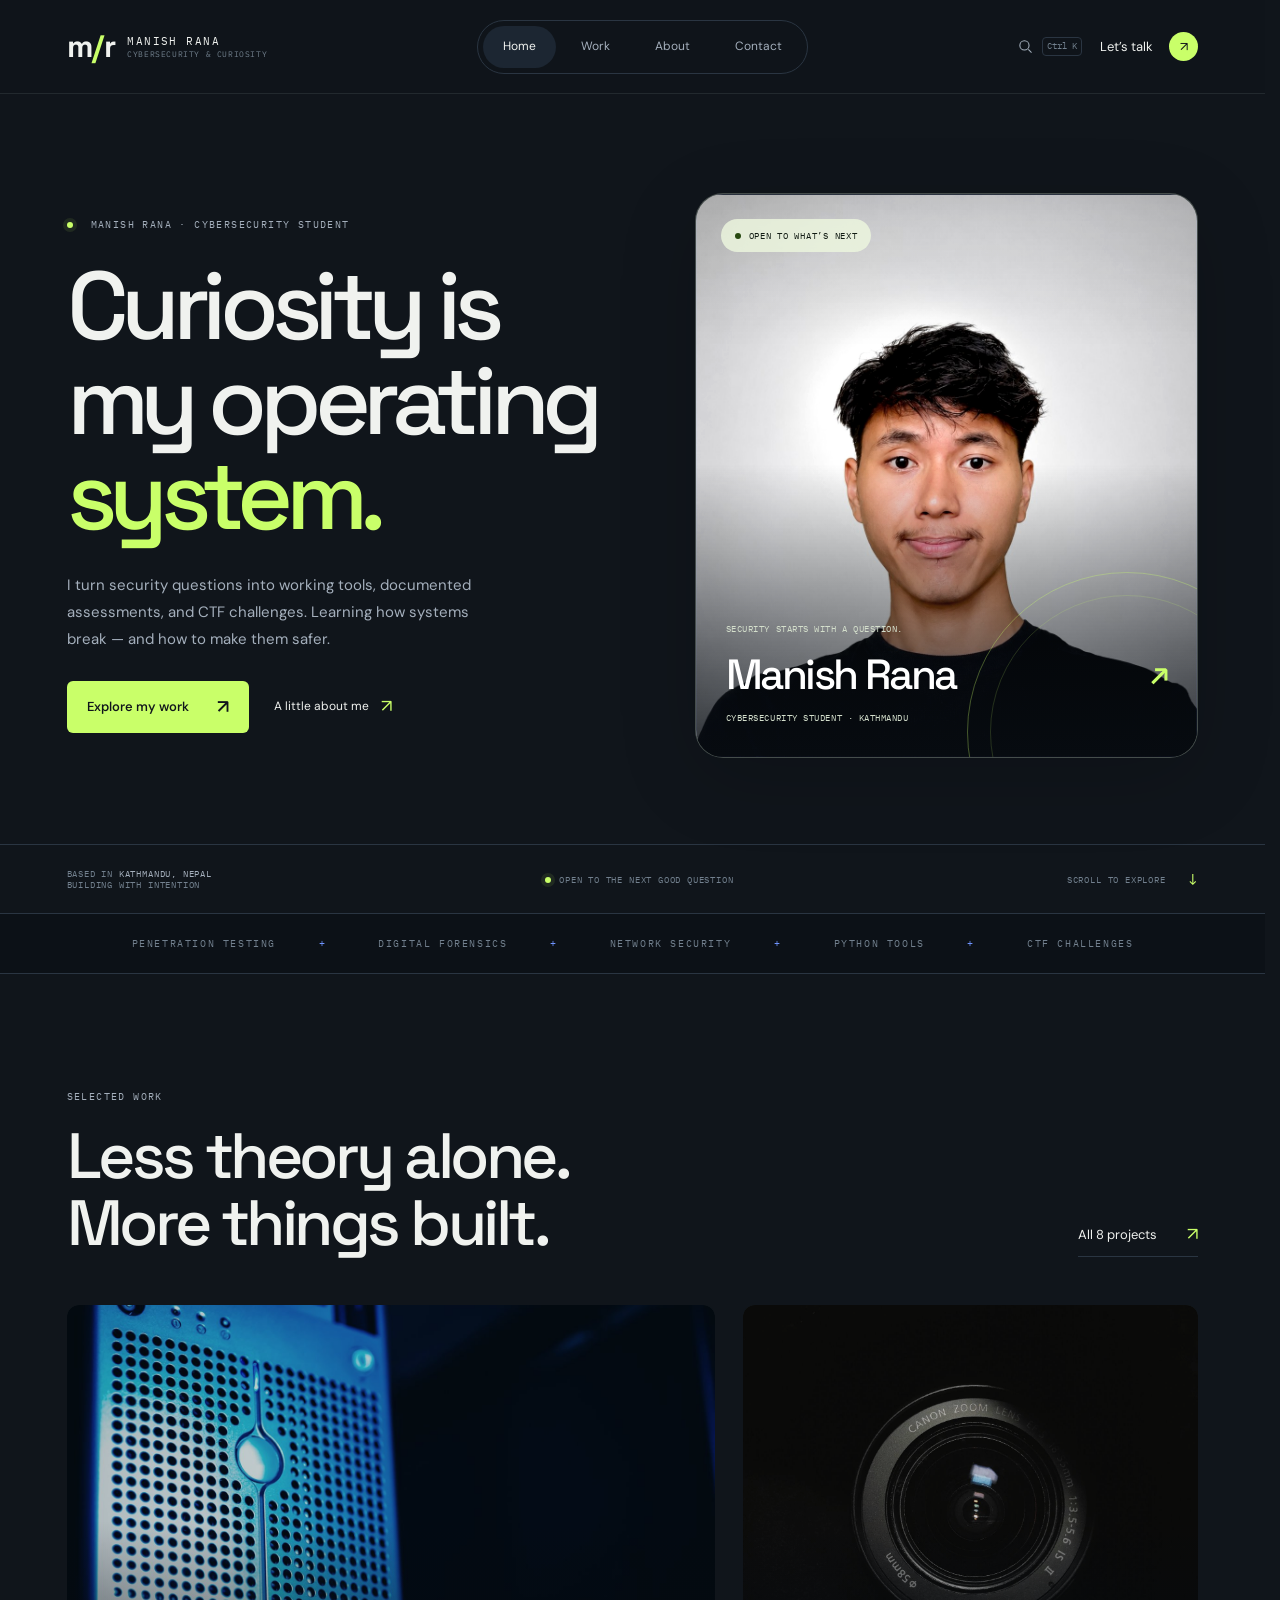
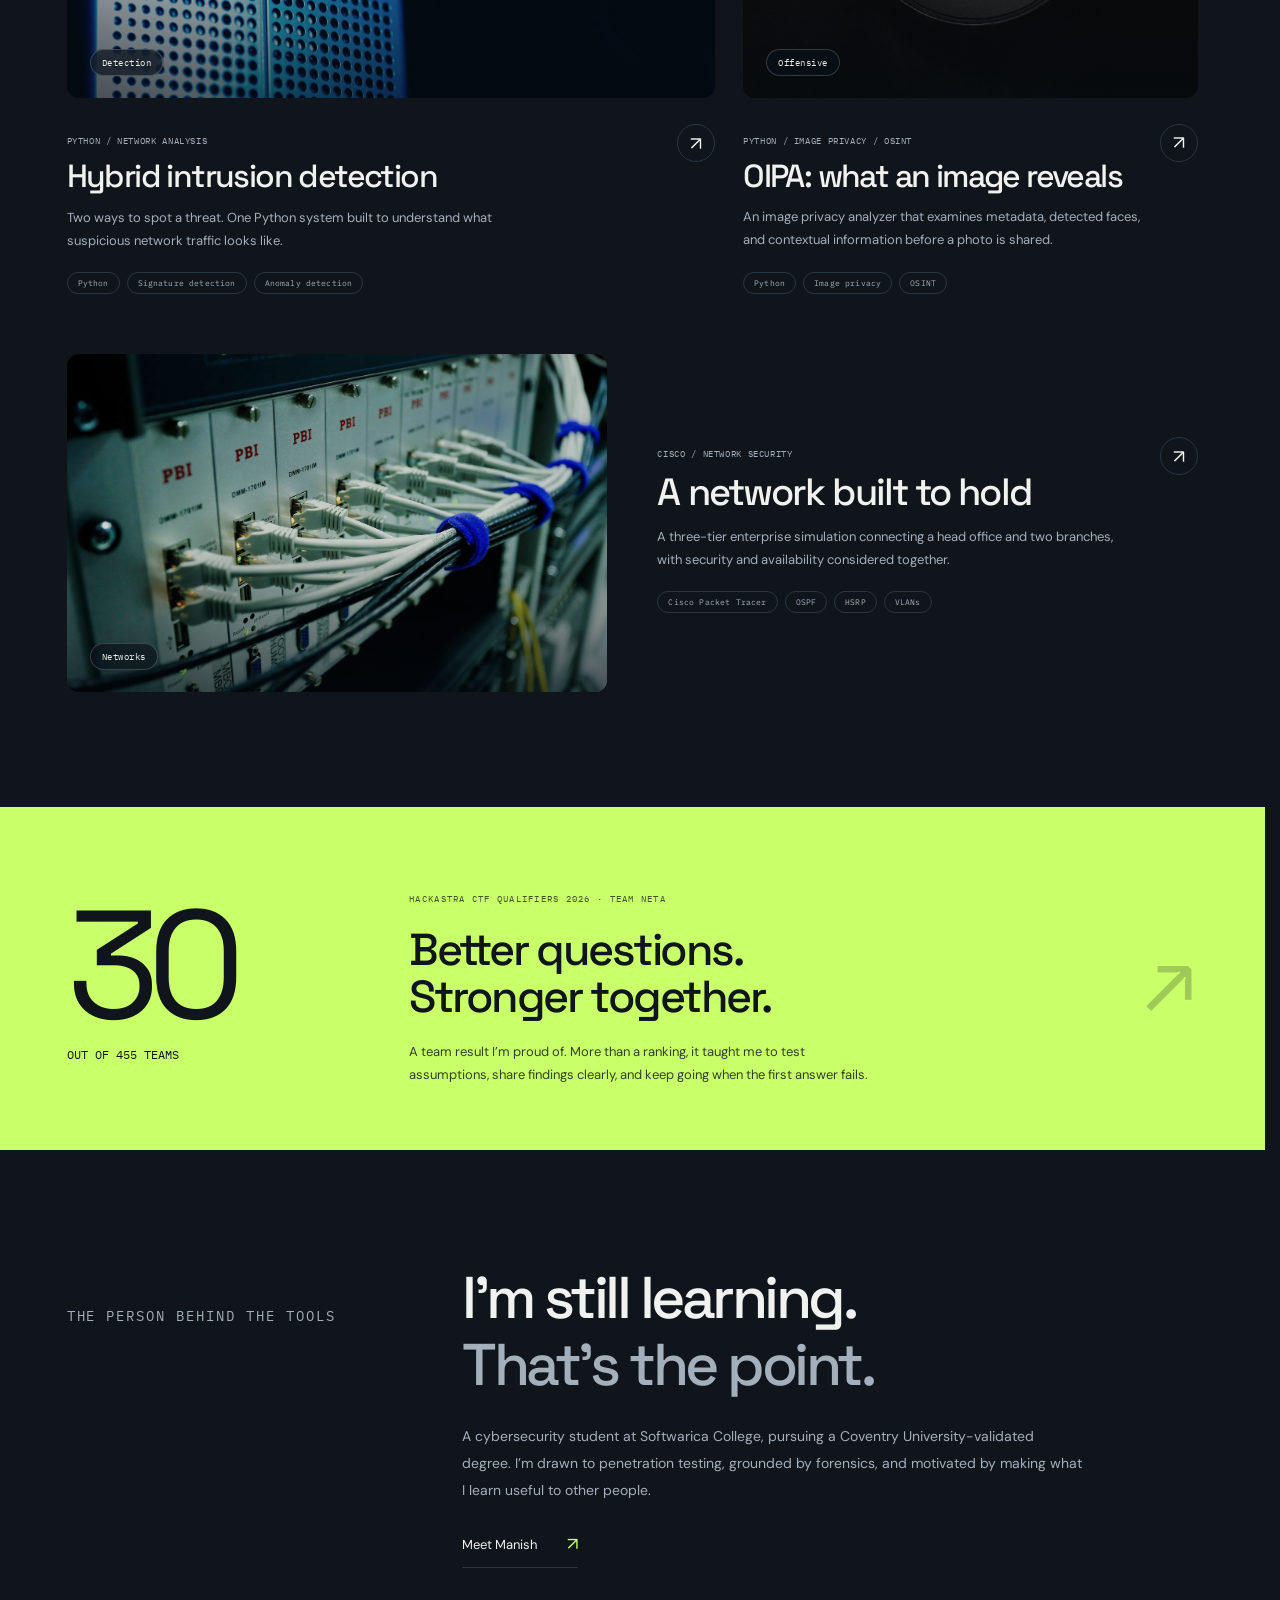
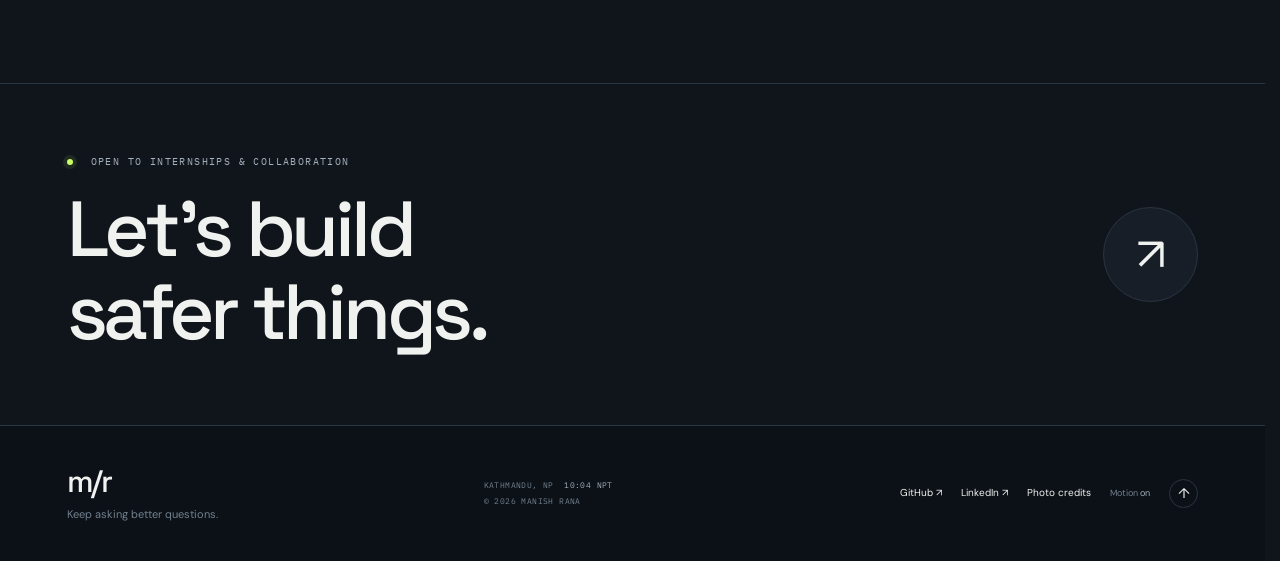
==== commit 62003835: "Remove navigation numbering and link photo credits Remove decorative numbers from desktop and mobile" ====
--- a/index.html
+++ b/index.html
@@ -1,39 +1,40 @@
-<!doctype html>
-<html lang="en">
-<head>
-<meta charset="utf-8">
-<meta name="viewport" content="width=device-width,initial-scale=1">
-<meta name="theme-color" content="#10151b">
-<title>Manish Rana — Cybersecurity, through curiosity.</title>
-<meta name="description" content="Manish Rana is a cybersecurity student and builder in Kathmandu. Explore security tools, documented assessments, digital forensics, and CTF challenge design.">
-<link rel="canonical" href="https://manish-rana.com.np/">
-<meta property="og:type" content="website">
-<meta property="og:title" content="Manish Rana — Cybersecurity, through curiosity.">
-<meta property="og:description" content="Working tools. Clear evidence. Authorized curiosity. Explore projects and the thinking behind them.">
-<meta property="og:url" content="https://manish-rana.com.np/">
-<link rel="icon" type="image/svg+xml" href="assets/favicon.svg">
-<link rel="preconnect" href="https://fonts.googleapis.com">
-<link rel="preconnect" href="https://fonts.gstatic.com" crossorigin>
-<link href="https://fonts.googleapis.com/css2?family=DM+Sans:wght@400;450;500;550;600;650;700&family=Space+Grotesk:wght@400;500;600;700&family=IBM+Plex+Mono:wght@400;500&display=swap" rel="stylesheet">
-<link rel="stylesheet" href="assets/styles.css">
-<script type="application/ld+json">{"@context":"https://schema.org","@type":"Person","name":"Manish Rana","url":"https://manish-rana.com.np/","jobTitle":"Cybersecurity Student","sameAs":["https://github.com/MrRana-afk","https://www.linkedin.com/in/manish-rana-112163347/"],"affiliation":{"@type":"EducationalOrganization","name":"Softwarica College of IT & E-Commerce"}}</script>
-<script defer src="assets/data.js"></script>
-<script defer src="assets/app.js"></script>
-</head>
-<body>
-<a class="skip-link" href="#main">Skip to content</a>
-<div class="scroll-progress" aria-hidden="true"></div>
-<header class="site-header">
-  <a class="brand" href="#/" aria-label="Manish Rana, home"><span class="brand-symbol" aria-hidden="true">m<span>/</span>r</span><span class="brand-name">MANISH RANA<span>CYBERSECURITY & CURIOSITY</span></span></a>
-  <nav class="desktop-nav" aria-label="Main navigation"><a href="#/" data-nav="home">Home<span>01</span></a><a href="#/work" data-nav="work">Work<span>02</span></a><a href="#/about" data-nav="about">About<span>03</span></a><a href="#/contact" data-nav="contact">Contact<span>04</span></a></nav>
-  <div class="header-actions"><button class="icon-button search-toggle" aria-label="Open quick navigation" aria-keyshortcuts="Control+k"><svg viewBox="0 0 24 24" fill="none" stroke="currentColor" stroke-width="1.5" aria-hidden="true"><circle cx="10.5" cy="10.5" r="6.5"/><path d="m16 16 4.5 4.5"/></svg><kbd>Ctrl K</kbd></button><button class="menu-toggle" aria-expanded="false" aria-controls="mobile-nav" aria-label="Open menu"><span></span><span></span></button><a class="header-cta" href="#/contact">Let’s talk <span aria-hidden="true">↗</span></a></div>
-</header>
-<nav id="mobile-nav" class="mobile-nav" aria-label="Mobile navigation" hidden><a href="#/">Home <span>01</span></a><a href="#/work">Work <span>02</span></a><a href="#/about">About <span>03</span></a><a href="#/contact">Contact <span>04</span></a><p>KATHMANDU, NEPAL <span class="status-dot"></span></p></nav>
-<main id="main" tabindex="-1"><div id="view"><div class="no-script-intro"><p>MANISH RANA · CYBERSECURITY STUDENT</p><h1>Curiosity is my operating system.</h1><p>I build security tools, document what I find, and keep learning. Explore my work on <a href="https://github.com/MrRana-afk">GitHub</a> or connect on <a href="https://www.linkedin.com/in/manish-rana-112163347/">LinkedIn</a>.</p></div></div></main>
-<footer class="site-footer"><a class="footer-brand" href="#/">m/r<span>Keep asking better questions.</span></a><div class="footer-meta"><span>KATHMANDU, NP <span class="local-time"></span></span><span>© <span class="current-year">2026</span> MANISH RANA</span></div><div class="footer-links"><a href="https://github.com/MrRana-afk" target="_blank" rel="noopener noreferrer">GitHub ↗</a><a href="https://www.linkedin.com/in/manish-rana-112163347/" target="_blank" rel="noopener noreferrer">LinkedIn ↗</a><button class="motion-toggle" aria-pressed="false">Motion <span>on</span></button><button class="back-top" aria-label="Back to top">↑</button></div></footer>
-<dialog id="command-dialog" aria-labelledby="command-title"><div class="command-heading"><span id="command-title">Quick navigation</span><button class="command-close" aria-label="Close quick navigation"><kbd>Esc</kbd></button></div><label class="sr-only" for="command-input">Search pages and projects</label><input id="command-input" type="search" placeholder="Jump to a page or project…" autocomplete="off"><div id="command-results" aria-live="polite"></div><div class="command-help">↑ ↓ to move <span>↵ to open</span></div></dialog>
-<div id="toast" role="status" aria-live="polite"></div>
-</body>
+<!doctype html>
+<html lang="en">
+<head>
+<meta charset="utf-8">
+<meta name="viewport" content="width=device-width,initial-scale=1">
+<meta name="theme-color" content="#10151b">
+<title>Manish Rana — Cybersecurity, through curiosity.</title>
+<meta name="description" content="Manish Rana is a cybersecurity student and builder in Kathmandu. Explore security tools, documented assessments, digital forensics, and CTF challenge design.">
+<link rel="canonical" href="https://manish-rana.com.np/">
+<meta property="og:type" content="website">
+<meta property="og:title" content="Manish Rana — Cybersecurity, through curiosity.">
+<meta property="og:description" content="Working tools. Clear evidence. Authorized curiosity. Explore projects and the thinking behind them.">
+<meta property="og:image" content="https://manish-rana.com.np/assets/portrait.jpg">
+<meta property="og:image:alt" content="Manish Rana, cybersecurity student">
+<meta property="og:url" content="https://manish-rana.com.np/">
+<link rel="icon" type="image/svg+xml" href="assets/favicon.svg">
+<link rel="preconnect" href="https://fonts.googleapis.com">
+<link rel="preconnect" href="https://fonts.gstatic.com" crossorigin>
+<link href="https://fonts.googleapis.com/css2?family=DM+Sans:wght@400;450;500;550;600;650;700&family=Space+Grotesk:wght@400;500;600;700&family=IBM+Plex+Mono:wght@400;500&display=swap" rel="stylesheet">
+<link rel="stylesheet" href="assets/styles.css?v=4">
+<script type="application/ld+json">{"@context":"https://schema.org","@type":"Person","name":"Manish Rana","url":"https://manish-rana.com.np/","jobTitle":"Cybersecurity Student","sameAs":["https://github.com/MrRana-afk","https://www.linkedin.com/in/manish-rana-112163347/"],"affiliation":{"@type":"EducationalOrganization","name":"Softwarica College of IT & E-Commerce"}}</script>
+<script defer src="assets/data.js?v=4"></script>
+<script defer src="assets/app.js?v=4"></script>
+</head>
+<body>
+<a class="skip-link" href="#main">Skip to content</a>
+<div class="scroll-progress" aria-hidden="true"></div>
+<header class="site-header">
+  <a class="brand" href="#/" aria-label="Manish Rana, home"><span class="brand-symbol" aria-hidden="true">m<span>/</span>r</span><span class="brand-name">MANISH RANA<span>CYBERSECURITY & CURIOSITY</span></span></a>
+  <nav class="desktop-nav" aria-label="Main navigation"><a href="#/" data-nav="home">Home</a><a href="#/work" data-nav="work">Work</a><a href="#/about" data-nav="about">About</a><a href="#/contact" data-nav="contact">Contact</a></nav>
+  <div class="header-actions"><button class="icon-button search-toggle" aria-label="Open quick navigation" aria-keyshortcuts="Control+k"><svg viewBox="0 0 24 24" fill="none" stroke="currentColor" stroke-width="1.5" aria-hidden="true"><circle cx="10.5" cy="10.5" r="6.5"/><path d="m16 16 4.5 4.5"/></svg><kbd>Ctrl K</kbd></button><button class="menu-toggle" aria-expanded="false" aria-controls="mobile-nav" aria-label="Open menu"><span></span><span></span></button><a class="header-cta" href="#/contact">Let’s talk <span aria-hidden="true">↗</span></a></div>
+</header>
+<nav id="mobile-nav" class="mobile-nav" aria-label="Mobile navigation" hidden><a href="#/">Home</a><a href="#/work">Work</a><a href="#/about">About</a><a href="#/contact">Contact</a><p>KATHMANDU, NEPAL <span class="status-dot"></span></p></nav>
+<main id="main" tabindex="-1"><div id="view"><div class="no-script-intro"><p>MANISH RANA · CYBERSECURITY STUDENT</p><h1>Curiosity is my operating system.</h1><p>I build security tools, document what I find, and keep learning. Explore my work on <a href="https://github.com/MrRana-afk">GitHub</a> or connect on <a href="https://www.linkedin.com/in/manish-rana-112163347/">LinkedIn</a>.</p></div></div></main>
+<footer class="site-footer"><a class="footer-brand" href="#/">m/r<span>Keep asking better questions.</span></a><div class="footer-meta"><span>KATHMANDU, NP <span class="local-time"></span></span><span>© <span class="current-year">2026</span> MANISH RANA</span></div><div class="footer-links"><a href="https://github.com/MrRana-afk" target="_blank" rel="noopener noreferrer">GitHub ↗</a><a href="https://www.linkedin.com/in/manish-rana-112163347/" target="_blank" rel="noopener noreferrer">LinkedIn ↗</a><a href="#/credits">Photo credits</a><button class="motion-toggle" aria-pressed="false">Motion <span>on</span></button><button class="back-top" aria-label="Back to top">↑</button></div></footer>
+<dialog id="command-dialog" aria-labelledby="command-title"><div class="command-heading"><span id="command-title">Quick navigation</span><button class="command-close" aria-label="Close quick navigation"><kbd>Esc</kbd></button></div><label class="sr-only" for="command-input">Search pages and projects</label><input id="command-input" type="search" placeholder="Jump to a page or project…" autocomplete="off"><div id="command-results" aria-live="polite"></div><div class="command-help">↑ ↓ to move <span>↵ to open</span></div></dialog>
+<div id="toast" role="status" aria-live="polite"></div>
+</body>
 </html>
 
-
--- a/assets/styles.css
+++ b/assets/styles.css
@@ -10,3 +10,13 @@
 @media(prefers-reduced-motion:reduce){html{scroll-behavior:auto}*,*::before,*::after{animation-duration:.001ms!important;animation-delay:0s!important;transition-duration:.001ms!important}.js .reveal{opacity:1;transform:none}}
 .command-result[aria-current=true]{background:var(--surface-2);color:var(--lime)}
 .portrait-frame{margin-left:0;margin-right:0}@media(max-width:700px){.hero-title{font-size:clamp(46px,12.8vw,88px)}.hero-title .hero-line{white-space:nowrap}.icon-button,.menu-toggle{min-width:44px;min-height:44px}.case-meta{display:block}.case-meta dl{display:grid;grid-template-columns:1fr 1fr;gap:0 20px}}
+/* Photography refinement: clean labels and restrained, compositor-only motion. */
+html{scrollbar-gutter:stable;scroll-behavior:smooth}main{view-transition-name:portfolio-page}.page-content{animation:pageEnter .38s cubic-bezier(.22,1,.36,1) both}.route-transition .page-content{animation:none}::view-transition-old(root),::view-transition-new(root){animation:none}::view-transition-old(portfolio-page){animation:route-out .18s ease-out both}::view-transition-new(portfolio-page){animation:route-in .32s cubic-bezier(.22,1,.36,1) both}@keyframes route-out{to{opacity:0;transform:translateY(-5px)}}@keyframes route-in{from{opacity:0;transform:translateY(8px)}to{opacity:1;transform:none}}
+.desktop-nav a{min-height:42px;display:flex;align-items:center;padding:8px 20px}.hero{gap:clamp(40px,5vw,90px);padding-top:50px;padding-bottom:38px}.hero-copy{padding:10px 0}.hero-title{font-size:clamp(64px,7.5vw,118px)}.hero-portrait{margin:0;isolation:isolate;position:relative;min-width:0;height:565px;overflow:hidden;border-radius:28px;background:#222a2d;border:1px solid rgba(226,238,211,.18);box-shadow:0 20px 80px rgba(0,0,0,.16)}.hero-portrait>img{width:100%;height:100%;object-fit:cover;object-position:50% 43%;transform:scale(1.01);transition:transform 1.4s cubic-bezier(.22,1,.36,1);filter:contrast(1.03)}.hero-portrait:hover>img{transform:scale(1.045)}.hero-portrait::before{display:none}.hero-portrait::after{content:'';position:absolute;inset:0;z-index:1;background:linear-gradient(180deg,rgba(8,13,19,.1),transparent 27%,transparent 48%,rgba(8,13,19,.85) 100%);pointer-events:none}.portrait-orbit{position:absolute;z-index:2;right:-90px;bottom:-135px;width:320px;height:320px;border:1px solid rgba(201,255,105,.32);border-radius:50%;pointer-events:none}.portrait-orbit::after{content:'';position:absolute;inset:22px;border:1px solid rgba(201,255,105,.16);border-radius:50%}.hero-photo-top{position:absolute;z-index:3;top:25px;left:25px;font:9px var(--mono);letter-spacing:.08em;color:#111b13;background:rgba(237,247,222,.82);padding:11px 14px;border-radius:30px;backdrop-filter:blur(12px)}.hero-photo-top .status-dot{background:#274910;box-shadow:none}.hero-photo-caption{position:absolute;z-index:3;left:30px;right:30px;bottom:31px;display:grid;gap:15px;color:#fff}.hero-photo-caption>span{font:9px var(--mono);letter-spacing:.06em;line-height:1.6;color:#d4dfcc}.hero-photo-caption strong{font:500 clamp(32px,3.3vw,50px)/1.05 var(--display);letter-spacing:-.06em;display:flex;align-items:center;justify-content:space-between}.hero-photo-caption strong>span{font-size:32px;color:var(--lime)}
+.photo-art{border:0;background:#1b242a;transform:translateZ(0)}.photo-art>img{width:100%;height:100%;object-fit:cover;filter:saturate(.8) brightness(.83);transition:transform .9s cubic-bezier(.22,1,.36,1),filter .7s ease;will-change:auto}.photo-art::after{background:linear-gradient(180deg,transparent 55%,rgba(4,10,17,.55));pointer-events:none}.photo-category{position:absolute;z-index:2;left:23px;bottom:22px;padding:7px 11px;border-radius:30px;background:rgba(10,18,26,.66);backdrop-filter:blur(10px);border:1px solid rgba(255,255,255,.18);font:9px var(--mono);letter-spacing:.06em;color:#e6eee4}.feature-card:hover .photo-art>img,.work-card:hover .photo-art>img{transform:scale(1.045);filter:saturate(1) brightness(.97)}.feature-card:hover .round-arrow,.work-card:hover .round-arrow{transform:translate(2px,-2px)}.round-arrow{transition:background .35s ease,color .35s ease,transform .45s cubic-bezier(.22,1,.36,1)}.project-caption h3{transition:color .3s ease}.work-card:hover h3,.feature-card:hover h3{color:var(--lime)}.js .reveal{transform:translateY(12px);transition:opacity .6s cubic-bezier(.22,1,.36,1),transform .75s cubic-bezier(.22,1,.36,1)}.js .reveal.is-visible{transform:translateY(0)}.case-hero{margin:0}.case-hero .project-art{aspect-ratio:2.2}.case-hero .photo-art>img{filter:saturate(.95) brightness(.94)}.case-hero .photo-category{display:none}.photo-credit{margin-top:12px;color:var(--muted);font:10px/1.7 var(--body);text-align:right}.photo-credit .text-link{font-size:10px;display:inline;line-height:1.7;border:0;padding:0}.photo-credit .text-link span{margin-left:3px;font-size:10px}.case-steps li{grid-template-columns:12px 1fr;gap:18px}.case-steps li::before{content:'';width:5px;height:5px;border-radius:50%;margin-top:10px;background:var(--lime)}.case-steps li>span:first-child{font:inherit;color:inherit;padding:0}.contact-option{grid-template-columns:1fr 1.5fr 50px;gap:25px}.contact-option:hover{padding-left:6px}.contact-option .channel-arrow{transition:transform .4s cubic-bezier(.22,1,.36,1)}.contact-option:hover .channel-arrow{transform:translate(4px,-4px)}.footer-links{flex-wrap:wrap;row-gap:14px}.footer-links>a{white-space:nowrap}.footer-links .back-top{flex-shrink:0}.credits-page{padding-top:70px;padding-bottom:100px}.credits-page>h1{font-size:clamp(54px,7vw,105px);margin-top:28px}.credits-intro{max-width:680px;font-size:15px;color:var(--muted);margin-top:35px;line-height:1.9}.credits-grid{display:grid;grid-template-columns:repeat(3,minmax(0,1fr));gap:45px 26px;margin-top:55px}.credits-grid img{width:100%;height:210px;object-fit:cover;border-radius:14px}.credits-grid h2{font-size:24px;letter-spacing:-.04em;margin-top:19px;margin-bottom:12px;line-height:1.2}.credits-grid .text-link{font-size:11px}.credits-license{color:var(--muted);font-size:12px;margin-top:60px}.credits-license .text-link{font-size:12px;display:inline}
+@media(max-width:1180px){.hero-portrait{height:510px}.hero-title{font-size:clamp(64px,7.5vw,94px)}.desktop-nav a{padding:8px 15px}.footer-links{font-size:10px;column-gap:14px}.credits-grid{grid-template-columns:repeat(2,minmax(0,1fr))}}
+@media(max-width:940px){.hero{gap:35px}.hero-portrait{height:480px}.hero-title{font-size:clamp(55px,7.5vw,75px)}.hero-photo-caption{left:23px;right:23px;bottom:25px}.hero-photo-top{left:20px;top:20px;font-size:8px;padding:9px 12px}.hero-photo-caption>span{font-size:8px}.hero-photo-caption strong{font-size:34px}.contact-option{grid-template-columns:1fr 1.5fr 32px}.site-footer{grid-template-columns:1fr 1.3fr}.photo-category{font-size:8px;left:17px;bottom:17px}}
+@media(max-width:700px){.hero{padding-top:38px;gap:34px;padding-bottom:27px}.hero-copy{padding:0}.hero-title{font-size:clamp(46px,12.8vw,88px)}.hero-portrait{height:440px;border-radius:21px}.hero-photo-top{font-size:8px}.hero-photo-caption{left:24px;right:24px;bottom:26px;gap:13px}.hero-photo-caption strong{font-size:38px}.hero-photo-caption>span{font-size:8px}.hero-portrait>img{object-position:50% 40%}.hero .button-row{gap:23px}.hero-bottom{padding-top:0}.desktop-nav a{min-height:44px}.project-caption .eyebrow{font-size:9px;line-height:1.6}.project-caption p{font-size:13px}.photo-category{left:17px;bottom:17px;font-size:8px}.case-hero .project-art{aspect-ratio:1.55}.photo-credit{font-size:10px;text-align:left}.photo-credit .text-link{font-size:10px}.case-steps li{grid-template-columns:8px 1fr;gap:15px}.contact-option{grid-template-columns:1fr 30px;gap:13px;padding:25px 0}.contact-option h2{grid-column:1;grid-row:1}.contact-option p{grid-column:1;grid-row:2;margin-top:0;font-size:12px}.contact-option .channel-arrow{grid-column:2;grid-row:1 / span 2}.contact-option:hover{padding-left:0}.site-footer{grid-template-columns:1fr}.footer-links{justify-content:flex-start;gap:18px;line-height:1.8;max-width:100%}.footer-links a{font-size:11px}.footer-links .motion-toggle{font-size:11px}.footer-links .back-top{margin-left:auto}.credits-page{padding-top:45px;padding-bottom:65px}.credits-page>h1{font-size:55px}.credits-intro{font-size:13px;margin-top:25px}.credits-grid{grid-template-columns:1fr;gap:35px;margin-top:35px}.credits-grid img{height:210px}.credits-grid h2{font-size:24px}.credits-license{margin-top:40px;font-size:11px}}
+@media(prefers-reduced-motion:reduce){::view-transition-group(*),::view-transition-old(*),::view-transition-new(*){animation:none!important}.hero-portrait>img,.photo-art>img{transition:none!important;transform:none!important}}
+body.reduce-motion .hero-portrait>img,body.reduce-motion .photo-art>img{transform:none!important;transition:none!important}
+::view-transition{pointer-events:none}
